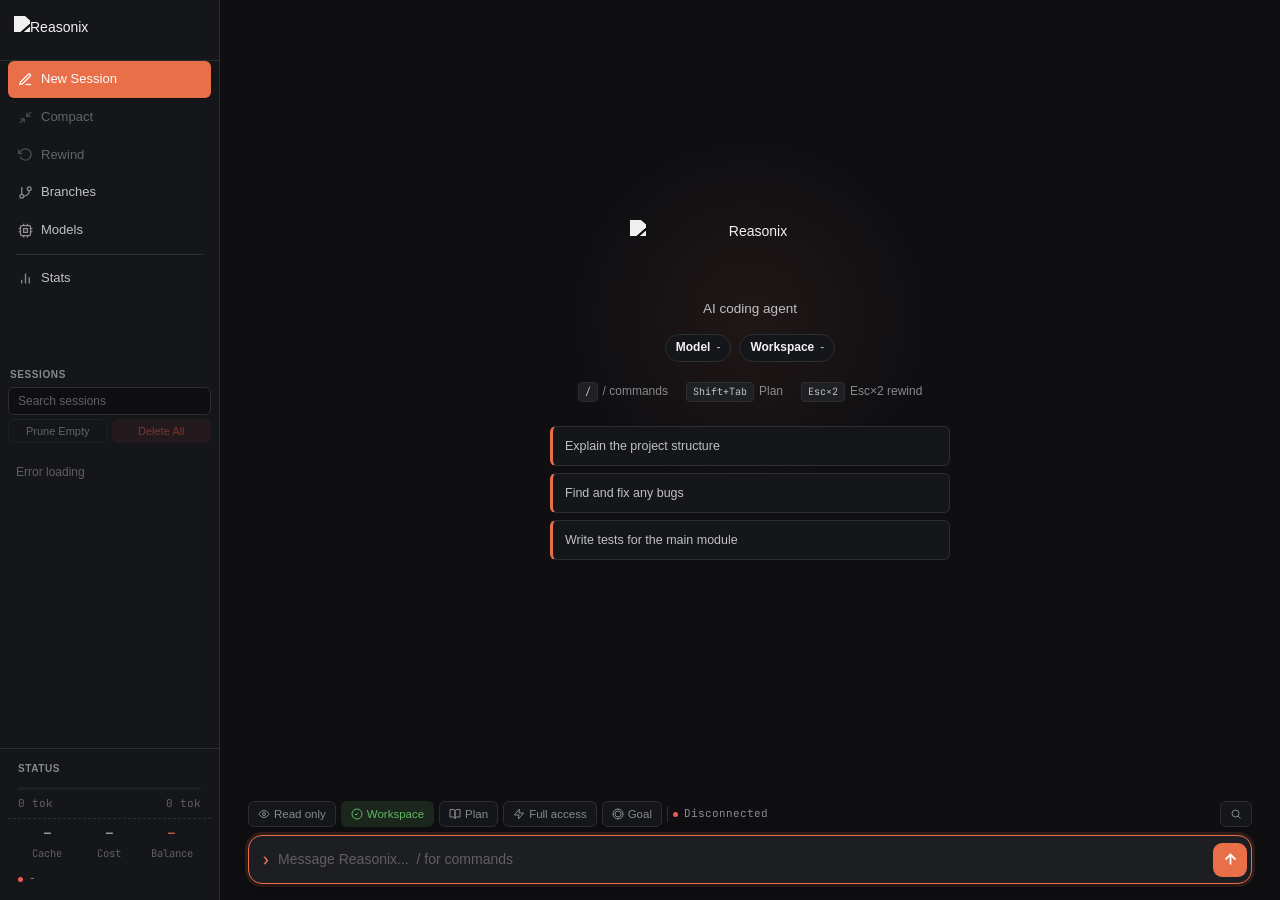
==== internal/serve/index.html @ 9eb5238e "feat(serve): show a timestamp on each chat message Chat bubbles showed only their text. The sidebar " ====
<!doctype html>
<html lang="en">
<head>
<meta charset="utf-8" />
<meta name="viewport" content="width=device-width, initial-scale=1, interactive-widget=resizes-content" />
<title>Reasonix</title>
<link rel="preconnect" href="https://fonts.googleapis.com" />
<link rel="preconnect" href="https://fonts.gstatic.com" crossorigin />
<link href="https://fonts.googleapis.com/css2?family=JetBrains+Mono:wght@400;500&display=swap" rel="stylesheet" />
<style>
*,*::before,*::after{box-sizing:border-box;margin:0;padding:0}
:root{
  --bg:oklch(17% .005 280);--bg-2:oklch(20% .006 275);
  --panel:oklch(21.5% .007 275);--panel-2:oklch(24.5% .008 275);
  --card:oklch(23.5% .007 275);--card-hover:oklch(26.5% .008 275);
  --border:oklch(30% .008 275);--border-strong:oklch(38% .01 275);
  --fg:oklch(96% .004 280);--fg-2:oklch(81% .005 280);
  --muted:oklch(63% .006 280);--muted-2:oklch(49% .006 280);
  --accent:oklch(68% .16 38);--accent-soft:oklch(68% .16 38/.15);--accent-strong:oklch(72% .18 36);
  --success:oklch(70% .14 145);--success-soft:oklch(70% .14 145/.14);
  --warning:oklch(78% .14 85);--warning-soft:oklch(78% .14 85/.16);
  --danger:oklch(66% .18 25);--danger-soft:oklch(66% .18 25/.16);
  --violet:oklch(72% .14 295);--violet-soft:oklch(72% .14 295/.16);
  --bubble-user:oklch(68% .16 38/.13);--bubble-user-border:oklch(68% .16 38/.28);
  --code-bg:oklch(13.5% .006 275);
  --shadow-sm:0 1px 0 oklch(0% 0 0/.35);
  --shadow-md:0 8px 24px -8px oklch(0% 0 0/.5);
  --shadow-lg:0 24px 60px -16px oklch(0% 0 0/.65);
  --radius:8px;--radius-lg:12px;
  --sans:'Microsoft YaHei','微软雅黑','PingFang SC','Noto Sans SC',-apple-system,BlinkMacSystemFont,'Segoe UI',Roboto,sans-serif;
  --heading:var(--sans);
  --mono:'JetBrains Mono',ui-monospace,SFMono-Regular,Menlo,Consolas,monospace;
  color-scheme:dark;
}
html,body{height:100%;overflow:hidden}
body{font:14px/1.6 var(--sans);color:var(--fg);background:var(--bg);-webkit-font-smoothing:antialiased}
::-webkit-scrollbar{width:6px;height:6px}
::-webkit-scrollbar-thumb{background:var(--border);border-radius:99px}
::-webkit-scrollbar-track{background:transparent}
:focus-visible{outline:2px solid var(--accent);outline-offset:2px}
button{cursor:pointer;font:inherit;border:none;background:none;color:inherit}
input,textarea{font:inherit;color:inherit}

.app{display:grid;grid-template-columns:220px 1fr;grid-template-rows:1fr auto;height:100vh;height:100dvh}
.sidebar{grid-row:1/3;background:var(--bg-2);border-right:1px solid var(--border);display:flex;flex-direction:column;overflow:hidden}
.transcript{overflow-y:auto;padding:24px 28px}
.footer{border-top:1px solid var(--border);background:var(--bg);padding:12px 28px 16px;display:flex;flex-direction:column;gap:8px;position:relative}
.footer::before{content:'';position:absolute;inset:-20px 0 auto 0;height:20px;background:linear-gradient(to top,var(--bg),transparent);pointer-events:none}
.jump-latest{position:absolute;bottom:calc(100% + 14px);right:22px;width:34px;height:34px;border-radius:50%;display:inline-flex;align-items:center;justify-content:center;background:var(--panel);border:1px solid var(--border-strong);color:var(--fg-2);box-shadow:var(--shadow-md);z-index:20;opacity:0;visibility:hidden;pointer-events:none;transform:translateY(8px);transition:opacity .18s ease,transform .18s ease,visibility .18s ease,background .15s ease,color .15s ease}
.jump-latest svg{width:16px;height:16px}
.jump-latest:hover{background:var(--card-hover);color:var(--fg)}
.jump-latest--show{opacity:1;visibility:visible;pointer-events:auto;transform:translateY(0)}

.sidebar__brand{display:flex;align-items:center;gap:9px;padding:16px 14px 12px;border-bottom:1px solid var(--border)}
.sidebar__logo{width:26px;height:26px;border-radius:7px;background:linear-gradient(135deg,var(--accent),var(--violet));display:flex;align-items:center;justify-content:center;font-family:var(--heading);font-weight:700;font-size:13px;color:oklch(99% 0 0)}
.sidebar__name{font-family:var(--heading);font-size:14px;font-weight:600}
.brand-wordmark{display:block;object-fit:contain;filter:brightness(0) invert(1);opacity:.94}
.brand-wordmark--sidebar{width:136px;height:32px;object-position:left center}
.brand-wordmark--welcome{width:240px;height:56px}
.sidebar__nav{flex:1;padding:8px;display:flex;flex-direction:column;gap:1px;overflow-y:auto}
.sidebar__item{display:flex;align-items:center;gap:8px;padding:8px 10px;border-radius:6px;color:var(--fg-2);font-size:13px;transition:background .18s ease,color .18s ease;cursor:pointer}
.sidebar__item:hover{background:var(--panel);color:var(--fg)}
.sidebar__item--active{background:var(--accent-soft);color:var(--accent)}
.sidebar__item--accent{background:var(--accent);color:oklch(99% 0 0);font-weight:500;box-shadow:var(--shadow-sm)}
.sidebar__item--accent:hover{background:var(--accent-strong);color:oklch(99% 0 0)}
.sidebar__item--disabled{opacity:.45;cursor:not-allowed}
.sidebar__item--disabled:hover{background:transparent;color:var(--fg-2)}
.sidebar__item svg{width:15px;height:15px;flex-shrink:0;opacity:.7}
.sidebar__item--active svg,.sidebar__item--accent svg{opacity:1}
.sidebar__section{padding:8px;border-top:1px solid var(--border)}
.sidebar__sep{height:1px;background:var(--border);margin:4px 8px}
.sidebar__label{font-size:10px;text-transform:uppercase;letter-spacing:.06em;color:var(--muted);font-weight:600;padding:4px 10px}
.sidebar__label-row{display:flex;align-items:center;justify-content:space-between;padding:8px 10px 4px}
.sidebar__ctx{padding:6px 10px;display:flex;flex-direction:column;gap:5px}
.ctx-bar{height:3px;border-radius:99px;background:var(--panel-2);overflow:hidden}
.ctx-bar__fill{height:100%;border-radius:99px;background:var(--accent);transition:width .3s ease}
.ctx-label{display:flex;justify-content:space-between;font-family:var(--mono);font-size:11px;color:var(--muted-2)}

/* status metrics */
.status-metrics{display:flex;gap:0;padding:5px 8px;border-top:1px dashed var(--border);font-family:var(--mono);font-size:10.5px;color:var(--muted-2)}
.status-metrics .sm-item{flex:1;display:flex;flex-direction:column;align-items:center;gap:2px}
.status-metrics .sm-val{color:var(--fg-2);font-weight:500;font-size:11.5px}
.status-metrics .sm-val.acc{color:var(--accent)}

.msg{max-width:760px;margin:0 auto 18px;animation:msg-in .25s ease}
@keyframes msg-in{from{opacity:0;transform:translateY(5px)}to{opacity:1;transform:none}}
.msg--user{display:flex;flex-direction:column;align-items:flex-end}
.msg__caret{display:none}
.msg__text{white-space:pre-wrap;word-break:break-word;font-weight:500;line-height:1.65}
.msg--user .msg__text{max-width:85%;background:var(--bubble-user);border:1px solid var(--bubble-user-border);border-radius:var(--radius-lg) var(--radius-lg) 4px var(--radius-lg);padding:10px 14px}
.msg__time{font-family:var(--mono);font-size:10px;color:var(--muted-2);flex-shrink:0;letter-spacing:.02em}
.msg--user .msg__time{margin:4px 4px 0 0}
.msg--assistant{color:var(--fg);line-height:1.7;background:var(--panel);border:1px solid var(--border);border-radius:var(--radius-lg);padding:12px 16px 14px;box-shadow:var(--shadow-sm)}
.msg--assistant .msg__text{font-weight:400}
.msg__head{display:flex;align-items:center;gap:6px;font-family:var(--mono);font-size:10px;font-weight:600;letter-spacing:.1em;text-transform:uppercase;color:var(--muted);margin-bottom:8px}
.msg-copy{display:inline-flex;align-items:center;justify-content:center;width:20px;height:20px;margin-left:auto;border:none;background:none;color:var(--muted-2);cursor:pointer;border-radius:5px;opacity:0;transition:opacity .15s ease,background .15s ease,color .15s ease;flex-shrink:0}
.msg__head:hover .msg-copy,.msg-copy:focus-visible{opacity:1}
.msg-copy:hover{background:var(--card-hover);color:var(--fg)}
.msg-copy--done{color:var(--success);opacity:1}
.msg-copy svg{width:12px;height:12px}
.msg__dot{width:7px;height:7px;border-radius:50%;background:linear-gradient(135deg,var(--accent),var(--violet));flex-shrink:0}
.msg--system{max-width:760px;font-size:13px;color:var(--fg-2);border-left:2px solid var(--border);padding:4px 12px;margin:8px auto}
.msg--error{max-width:760px;font-size:13px;color:var(--danger);border-left:2px solid var(--danger);padding:6px 12px;margin:8px auto;background:var(--danger-soft);border-radius:0 var(--radius) var(--radius) 0}
.reasoning{margin-bottom:6px}
.reasoning__toggle{display:inline-flex;align-items:center;gap:4px;background:none;border:none;color:var(--muted);font-size:12px;cursor:pointer;padding:2px 0;transition:color .18s ease}
.reasoning__toggle:hover{color:var(--fg-2)}
.reasoning__chevron{transition:transform .15s;display:inline-block}
.reasoning__chevron--open{transform:rotate(90deg)}
.reasoning__body{margin-top:5px;padding:8px 12px;border-left:2px solid var(--violet);color:var(--fg-2);font-size:13px;white-space:pre-wrap;line-height:1.6;background:var(--bg-2);border-radius:0 var(--radius) var(--radius) 0;max-height:280px;overflow-y:auto}
.cursor{display:inline-block;width:2px;height:1.1em;background:var(--accent);vertical-align:text-bottom;margin-left:2px;animation:blink 1s steps(2,start) infinite}
@keyframes blink{to{visibility:hidden}}

/* card (v1 pattern) */
.card{max-width:760px;background:var(--card);border-radius:var(--radius-lg);overflow:hidden;font-size:14px;box-shadow:var(--shadow-sm);margin:8px auto;transition:border-color .18s ease}
.card-head{display:grid;grid-template-columns:auto minmax(0,1fr) auto auto;align-items:center;gap:8px;padding:7px 12px;font-size:13px;color:var(--fg-2);cursor:pointer;user-select:none;background:var(--card);transition:background .18s ease}
.card-head:hover{background:var(--card-hover)}
.card-head .ico{width:18px;height:18px;border-radius:5px;display:inline-flex;align-items:center;justify-content:center;background:var(--panel-2);color:var(--fg-2);flex-shrink:0;font-size:10px}
.card-main{display:grid;gap:2px;min-width:0}
.card-title{display:flex;align-items:center;gap:7px;min-width:0}
/* The tool name identifies the call; the argument summary is what may shrink. */
.card-head .name{color:var(--fg);font-weight:500;font-size:12.5px;overflow:hidden;text-overflow:ellipsis;white-space:nowrap;flex:0 1 auto;max-width:55%}
.card-head .subject{font-family:var(--mono);font-size:11.5px;color:var(--muted);overflow:hidden;text-overflow:ellipsis;white-space:nowrap;flex:1 1 0;min-width:0}
.card-meta{display:flex;align-items:center;gap:8px;min-width:0;font-family:var(--mono);font-size:10.5px;color:var(--muted-2)}
.card-badge{display:inline-flex;align-items:center;height:20px;padding:0 7px;border-radius:999px;border:1px solid var(--border);font-size:10.5px;color:var(--muted);white-space:nowrap}
.card-actions{display:flex;align-items:center;gap:4px}
.card-action{display:inline-flex;align-items:center;justify-content:center;width:24px;height:24px;border:1px solid var(--border);border-radius:6px;background:var(--bg-2);color:var(--muted);transition:background .15s ease,color .15s ease,border-color .15s ease}
.card-action:hover{background:var(--panel);color:var(--fg);border-color:var(--border-strong)}
.card-head .chev{color:var(--muted-2);transition:transform .15s;display:inline-flex}
.card[data-open="false"] .card-head .chev{transform:rotate(-90deg)}
.card-body{border-top:1px solid var(--border);background:var(--bg-2);padding:8px 12px;font-family:var(--mono);font-size:12px;color:var(--fg-2);white-space:pre-wrap;word-break:break-word;max-height:240px;overflow-y:auto;line-height:1.55}
.card-body:empty{display:none}
.card[data-tone="success"] .card-head .ico{background:var(--success-soft);color:var(--success)}
.card[data-tone="danger"] .card-head .ico{background:var(--danger-soft);color:var(--danger)}
.card[data-tone="accent"] .card-head .ico{background:var(--accent-soft);color:var(--accent)}
.card[data-tone="success"] .card-badge{background:var(--success-soft);border-color:transparent;color:var(--success)}
.card[data-tone="danger"] .card-badge{background:var(--danger-soft);border-color:transparent;color:var(--danger)}
.card[data-tone="accent"] .card-badge{background:var(--accent-soft);border-color:transparent;color:var(--accent)}
.card .err-body{padding:6px 12px;color:var(--danger);background:var(--danger-soft);font-family:var(--mono);font-size:12px;white-space:pre-wrap;border-top:1px solid var(--border)}
.card[data-open="false"] .card-body,.card[data-open="false"] .card-nest{display:none}
.card-nest{border-top:1px solid var(--border);background:var(--bg-2);padding:4px 10px 8px}
.card-nest__label{font-family:var(--mono);font-size:10.5px;color:var(--muted-2);padding:4px 2px 2px}
.card-nest .card{margin:6px 0 0;border-left:2px solid var(--border-strong);border-radius:0 var(--radius-lg) var(--radius-lg) 0;box-shadow:none}
.card-nest .card-head{padding:5px 10px}
.card--subagent-orphan{border-left:2px solid var(--border-strong)}
.spin{animation:spin .9s linear infinite}
@keyframes spin{to{transform:rotate(360deg)}}

/* metric strip (v1) */
.metric-strip{display:flex;gap:0;padding:5px 0;border-top:1px dashed var(--border);border-bottom:1px dashed var(--border);margin:8px auto;max-width:760px;font-family:var(--mono);font-size:11px;color:var(--muted)}
.metric-strip .item{padding:0 10px;display:flex;align-items:center;gap:5px;border-right:1px solid var(--border)}
.metric-strip .item:last-child{border-right:none}
.metric-strip .v{color:var(--fg)}
.metric-strip .v.acc{color:var(--accent)}
.metric-strip .v.ok{color:var(--success)}

.notice{max-width:760px;margin:5px auto;font-size:13px;color:var(--fg-2);padding:5px 12px;border-left:2px solid var(--border);border-radius:0 var(--radius) var(--radius) 0;white-space:pre-wrap}
.notice--warn{color:var(--warning);border-left-color:var(--warning);background:var(--warning-soft)}
.readiness-card{max-width:760px;margin:8px auto;padding:12px 14px;border:1px solid var(--accent);border-radius:var(--radius-lg);background:var(--panel);color:var(--fg-2)}
.readiness-card__title{font-weight:650;color:var(--fg);margin-bottom:5px}
.readiness-card__detail{font-size:12px;color:var(--muted);margin-top:5px}
.readiness-card__action{margin-top:9px;padding:6px 11px;border:1px solid var(--accent);border-radius:var(--radius);background:var(--accent-soft);color:var(--accent);cursor:pointer}
.readiness-card__action:disabled{opacity:.55;cursor:not-allowed}
.phase{max-width:760px;margin:10px auto;text-align:center;font-size:11px;letter-spacing:.06em;text-transform:uppercase;color:var(--muted-2);font-family:var(--mono)}
.compaction{max-width:760px;margin:8px auto;border:1px dashed var(--border);border-radius:var(--radius);padding:8px 12px;font-size:13px;color:var(--fg-2);background:var(--bg-2)}
.compaction__head{display:flex;align-items:center;gap:7px;cursor:pointer}
.compaction__title{font-weight:600;color:var(--fg)}
.compaction__body{margin-top:6px;padding-top:6px;border-top:1px solid var(--border);white-space:pre-wrap;font-family:var(--mono);font-size:11.5px;line-height:1.5;max-height:180px;overflow-y:auto;color:var(--fg-2);display:none}
.compaction__body--open{display:block}

/* approval */
.approval{max-width:760px;background:var(--panel);border:1px solid var(--accent);border-radius:var(--radius-lg);padding:12px 14px;margin:8px auto;box-shadow:var(--shadow-md);animation:msg-in .2s ease}
.approval:focus{outline:none}
.approval__header{display:flex;align-items:center;gap:7px;margin-bottom:8px}
.approval__icon{color:var(--warning);width:16px;height:16px}
.approval__title{font-weight:600;font-size:13px}
.approval__subject{font-family:var(--mono);font-size:11.5px;color:var(--fg-2);padding:7px 10px;background:var(--bg-2);border:1px solid var(--border);border-radius:6px;margin-bottom:10px;white-space:pre-wrap;word-break:break-word;max-height:100px;overflow-y:auto}
.approval__actions{display:flex;gap:6px;flex-wrap:wrap}
.approval__btn{display:inline-flex;align-items:center;gap:5px;padding:6px 12px;border-radius:6px;font-size:12px;font-weight:500;transition:all .18s ease;border:1px solid var(--border)}
.approval__btn--allow{background:var(--accent-soft);color:var(--accent);border-color:var(--accent)}
.approval__btn--allow:hover{background:oklch(68% .16 38/.25)}
.approval__btn--deny{background:var(--bg-2);color:var(--fg-2)}
.approval__btn--deny:hover{background:var(--panel);color:var(--fg)}
.approval__key{display:inline-flex;align-items:center;justify-content:center;width:18px;height:18px;border:1px solid var(--border);border-radius:4px;font-family:var(--mono);font-size:9px;font-weight:700;color:var(--muted);background:var(--bg)}

/* ask card */
.ask{max-width:760px;background:var(--panel);border:1px solid var(--border-strong);border-radius:var(--radius-lg);padding:14px;margin:8px auto;box-shadow:var(--shadow-md);animation:msg-in .2s ease}
.ask__prompt{font-weight:600;margin-bottom:10px;font-size:13px;line-height:1.5}
.ask__options{display:flex;flex-direction:column;gap:5px}
.ask__opt{display:flex;align-items:flex-start;gap:8px;width:100%;text-align:left;padding:8px 10px;background:var(--bg-2);border:1px solid var(--border);border-radius:6px;color:var(--fg);cursor:pointer;transition:all .18s ease}
.ask__opt:hover{border-color:var(--border-strong);background:var(--panel)}
.ask__opt--selected{border-color:var(--accent);background:var(--accent-soft)}
.ask__opt-label{font-size:12.5px;font-weight:500}
.ask__opt-desc{font-size:11.5px;color:var(--fg-2);margin-top:1px}
.ask__custom{width:100%;margin-top:4px;padding:8px 10px;background:var(--bg-2);border:1px solid var(--border);border-radius:6px;color:var(--fg);font-size:12.5px;font-family:inherit;box-sizing:border-box}
.ask__custom:focus{outline:none;border-color:var(--accent)}
.ask__submit{margin-top:8px;width:100%;padding:7px;background:var(--accent);color:oklch(99% 0 0);border-radius:6px;font-weight:600;font-size:12px;transition:background .18s ease}
.ask__submit:hover{background:var(--accent-strong)}
.ask__submit:disabled{background:var(--panel-2);color:var(--muted)}

/* rewind picker */
.rewind-overlay{position:fixed;inset:0;background:oklch(0% 0 0/.55);display:flex;align-items:center;justify-content:center;z-index:100;animation:msg-in .15s ease}
.rewind-picker{background:var(--panel);border:1px solid var(--border-strong);border-radius:var(--radius-lg);width:min(480px,90vw);max-height:70vh;display:flex;flex-direction:column;box-shadow:var(--shadow-lg);overflow:hidden}
.rewind-picker__head{padding:12px 14px;border-bottom:1px solid var(--border);font-family:var(--heading);font-weight:600;font-size:14px;display:flex;align-items:center;gap:8px}
.rewind-picker__list{flex:1;overflow-y:auto;padding:6px}
.rewind-picker__item{display:flex;align-items:center;gap:8px;padding:8px 10px;border-radius:6px;cursor:pointer;font-size:13px;color:var(--fg-2);transition:background .15s ease}
.rewind-picker__item:hover,.rewind-picker__item--active{background:var(--card-hover);color:var(--fg)}
.rewind-picker__item--active{background:var(--accent-soft);color:var(--accent)}
.rewind-picker__turn{font-family:var(--mono);font-size:11px;color:var(--muted);flex-shrink:0;min-width:24px}
.rewind-picker__prompt{flex:1;overflow:hidden;text-overflow:ellipsis;white-space:nowrap}
.rewind-picker__files{font-family:var(--mono);font-size:11px;color:var(--muted-2);flex-shrink:0}
.rewind-picker__scopes{padding:8px;border-top:1px solid var(--border);display:flex;flex-direction:column;gap:3px}
.rewind-picker__scope{display:flex;align-items:center;gap:8px;padding:7px 10px;border-radius:6px;cursor:pointer;font-size:12.5px;color:var(--fg-2);transition:background .15s ease}
.rewind-picker__scope:hover,.rewind-picker__scope--active{background:var(--card-hover);color:var(--fg)}
.rewind-picker__scope--active{background:var(--accent-soft);color:var(--accent)}
.rewind-picker__scope-key{font-family:var(--mono);font-size:10px;color:var(--muted);background:var(--panel-2);border:1px solid var(--border);border-radius:3px;padding:1px 5px;flex-shrink:0}
.rewind-picker__foot{padding:8px 14px;border-top:1px solid var(--border);display:flex;justify-content:space-between;font-size:11px;color:var(--muted-2)}

/* slash menu */
.slash-menu{position:absolute;bottom:calc(100% + 6px);left:0;right:0;max-height:min(360px,56vh);overflow:hidden;background:var(--panel);border:1px solid var(--border-strong);border-radius:var(--radius-lg);box-shadow:var(--shadow-lg);z-index:50;display:flex;flex-direction:column}
.slash-menu__head{display:flex;align-items:center;justify-content:space-between;gap:8px;padding:8px 10px;border-bottom:1px solid var(--border);font-size:11.5px;color:var(--muted)}
.slash-menu__query{font-family:var(--mono);color:var(--fg-2);overflow:hidden;text-overflow:ellipsis;white-space:nowrap}
.slash-menu__list{overflow-y:auto;padding:4px;min-height:0}
.slash-menu__group{padding:8px 8px 3px;font-size:10px;text-transform:uppercase;letter-spacing:.06em;color:var(--muted-2);font-weight:700}
.slash-menu__item{display:grid;grid-template-columns:minmax(92px,auto) minmax(0,1fr) auto minmax(90px,auto);align-items:center;gap:8px;width:100%;padding:7px 9px;background:none;border:none;border-radius:6px;color:inherit;font:inherit;text-align:left;cursor:pointer;transition:background .12s ease}
.slash-menu__item:hover,.slash-menu__item--active{background:var(--accent-soft)}
.slash-menu__name{font-family:var(--mono);font-size:12.5px;color:var(--accent);flex-shrink:0;font-weight:500}
.slash-menu__desc{font-size:12px;color:var(--muted);overflow:hidden;text-overflow:ellipsis;white-space:nowrap;min-width:0}
.slash-menu__sig{font-family:var(--mono);font-size:10.5px;color:var(--muted-2);overflow:hidden;text-overflow:ellipsis;white-space:nowrap;min-width:0}
.slash-menu__pill{display:inline-flex;align-items:center;height:18px;padding:0 6px;border-radius:999px;background:var(--bg-2);border:1px solid var(--border);font-size:10px;color:var(--muted);white-space:nowrap}
.slash-menu__pill--danger{background:var(--danger-soft);border-color:transparent;color:var(--danger)}
.slash-menu__foot{display:flex;align-items:center;justify-content:space-between;gap:8px;padding:6px 10px;border-top:1px solid var(--border);font-size:10.5px;color:var(--muted-2)}

/* composer */
.composer{display:flex;gap:7px;align-items:center;background:var(--card);border:1px solid var(--border-strong);border-radius:14px;padding:4px 4px 4px 12px;box-shadow:var(--shadow-md);transition:border-color .18s ease,box-shadow .18s ease;overflow:hidden}
.composer:focus-within{border-color:var(--accent);box-shadow:var(--shadow-md),0 0 0 3px var(--accent-soft)}
.composer__caret{color:var(--accent);font-family:var(--mono);font-weight:600;font-size:16px;flex-shrink:0}
.composer__input{flex:1;border:none;background:none;color:var(--fg);font-size:14px;line-height:1.5;padding:9px 0;outline:none;resize:none;min-height:22px;max-height:140px;field-sizing:content}
.composer__input::placeholder{color:var(--muted-2)}
.composer__btn{display:flex;align-items:center;justify-content:center;width:34px;height:34px;border-radius:9px;flex-shrink:0;transition:background .18s ease,transform .15s ease}
.composer__btn--send{background:var(--accent);color:oklch(99% 0 0)}
.composer__btn--send:hover{transform:scale(1.05)}
.composer__btn--send:disabled{background:var(--panel-2);color:var(--muted);cursor:default;transform:none}
.composer__btn--stop{background:var(--panel-2);color:var(--danger)}
.composer__btn--stop:hover{background:var(--danger-soft)}
/* goal chip */
.goal-chip{display:inline-flex;align-items:center;gap:5px;padding:3px 10px;border-radius:99px;background:var(--accent-soft);border:1px solid var(--accent);font-size:12px;color:var(--accent);font-weight:500;cursor:pointer;transition:all .18s ease;max-width:320px;overflow:hidden}
.goal-chip:hover{background:oklch(68% .16 38/.25)}
.goal-chip__icon{flex-shrink:0;width:12px;height:12px}
.goal-chip__text{overflow:hidden;text-overflow:ellipsis;white-space:nowrap}
.goal-chip__close{flex-shrink:0;margin-left:2px;opacity:.6;font-size:14px;line-height:1}
.goal-chip__close:hover{opacity:1}
/* todo panel */
.todos{max-width:760px;margin:0 auto 8px;border:1px solid var(--border);border-radius:var(--radius-lg);background:var(--panel);overflow:hidden;animation:msg-in .2s ease;display:none}
.todos--visible{display:block}
.todos__head{display:flex;align-items:center;gap:8px;padding:8px 12px;cursor:pointer;user-select:none;font-size:13px;color:var(--fg-2);transition:background .15s ease}
.todos__head:hover{background:var(--card-hover)}
.todos__title{font-weight:600;color:var(--fg);font-size:12.5px}
.todos__badge{font-family:var(--mono);font-size:11px;color:var(--accent);background:var(--accent-soft);padding:1px 7px;border-radius:99px}
.todos__summary{flex:1;font-size:11px;color:var(--muted);overflow:hidden;text-overflow:ellipsis;white-space:nowrap;min-width:0}
.todos__chev{color:var(--muted-2);transition:transform .15s;display:inline-flex}
.todos--collapsed .todos__chev{transform:rotate(-90deg)}
.todos--collapsed .todos__list{display:none}
.todos__list{list-style:none;margin:0;padding:0 12px 8px;display:grid;gap:5px;max-height:220px;overflow-y:auto;border-top:1px solid var(--border);padding-top:8px}
.todos__item{display:grid;grid-template-columns:auto 1fr;align-items:flex-start;gap:8px;font-size:12.5px;line-height:1.5;padding:3px 0}
.todos__item--sub{padding-left:16px}
.todos__status{display:inline-flex;align-items:center;justify-content:center;padding:1px 7px;border:1px solid var(--border);border-radius:99px;background:var(--bg-2);color:var(--muted);font-size:10.5px;line-height:1.35;white-space:nowrap;min-width:0}
.todos__status--completed{border-color:var(--success-soft);color:var(--success);background:var(--success-soft)}
.todos__status--in_progress{border-color:var(--accent-soft);color:var(--accent);background:var(--accent-soft)}
.todos__text{min-width:0;color:var(--fg-2)}
.todos__item--completed .todos__text{color:var(--muted-2);text-decoration:line-through}
.todos__item--in_progress .todos__text{color:var(--fg);font-weight:500}
.todos__dismiss{flex-shrink:0;padding:2px 6px;color:var(--muted-2);font-size:14px;line-height:1;cursor:pointer;border-radius:4px}
.todos__dismiss:hover{color:var(--danger);background:var(--danger-soft)}
.composer__btn svg{width:17px;height:17px}

/* toolbar */
.toolbar{display:flex;align-items:center;gap:5px;flex-wrap:wrap}
.toolbar__btn{display:inline-flex;align-items:center;gap:4px;height:26px;padding:0 9px;border:1px solid var(--border);border-radius:6px;background:var(--bg-2);color:var(--muted);font-size:11.5px;transition:all .18s ease}
.toolbar__btn:hover{background:var(--panel);color:var(--fg);border-color:var(--border-strong)}
.toolbar__btn--active{background:var(--accent-soft);color:var(--accent);border-color:transparent}
.toolbar__btn--ok{background:var(--success-soft);color:var(--success);border-color:transparent}
.toolbar__btn--danger{background:var(--danger-soft);color:var(--danger);border-color:transparent}
.toolbar__btn--goal{background:var(--violet-soft);color:var(--violet);border-color:transparent}
.toolbar__btn--goal-active{background:var(--accent-soft);color:var(--accent);border-color:var(--accent)}
.toolbar__sep{width:1px;height:16px;background:var(--border)}
.toolbar__spacer{flex:1}
.status{font-family:var(--mono);font-size:11px;color:var(--muted);display:flex;align-items:center;gap:6px}
.status__dot{width:5px;height:5px;border-radius:50%;background:var(--muted-2);flex-shrink:0}
.status__dot--busy{background:var(--accent);animation:pulse 1.2s ease-in-out infinite}
@keyframes pulse{50%{opacity:.35}}

/* welcome */
.welcome{height:100%;display:flex;flex-direction:column;align-items:center;justify-content:center;text-align:center;position:relative}
.welcome::before{content:'';position:absolute;top:40%;left:50%;transform:translate(-50%,-50%);width:360px;height:360px;background:radial-gradient(circle,oklch(68% .16 38/.08) 0%,transparent 70%);pointer-events:none}
.welcome__brand{display:inline-flex;align-items:center;justify-content:center;margin-bottom:16px;position:relative}
.welcome__logo{width:52px;height:52px;border-radius:13px;background:linear-gradient(135deg,var(--accent),var(--violet));display:flex;align-items:center;justify-content:center;font-family:var(--heading);font-weight:700;font-size:20px;color:oklch(99% 0 0);margin-bottom:16px;box-shadow:0 4px 18px oklch(68% .16 38/.2);position:relative}
.welcome__title{font-family:var(--heading);font-size:24px;font-weight:700;letter-spacing:-.03em;position:relative}
.welcome__tag{margin-top:6px;font-size:13.5px;color:var(--fg-2);position:relative}
.welcome__meta{display:flex;gap:8px;flex-wrap:wrap;justify-content:center;margin-top:14px;max-width:680px;position:relative}
.welcome__pill{display:inline-flex;align-items:center;gap:6px;max-width:320px;height:28px;padding:0 10px;border:1px solid var(--border);border-radius:999px;background:var(--bg-2);color:var(--fg-2);font-size:12px}
.welcome__pill strong{font-weight:600;color:var(--fg)}
.welcome__pill span{overflow:hidden;text-overflow:ellipsis;white-space:nowrap}
.welcome__hints{display:flex;gap:18px;margin-top:20px;font-size:12px;color:var(--muted);position:relative}
.welcome__hints span{display:inline-flex;align-items:center;gap:5px}
.welcome__hints kbd{font-family:var(--mono);font-size:10px;background:var(--panel-2);border:1px solid var(--border);border-radius:4px;padding:1px 6px;color:var(--fg-2)}
.welcome__examples{display:flex;flex-direction:column;gap:7px;margin-top:24px;width:100%;max-width:400px;position:relative}
.welcome__ex{text-align:left;background:var(--bg-2);border:1px solid var(--border);border-left:3px solid var(--accent);padding:9px 12px;border-radius:6px;color:var(--fg-2);font-size:12.5px;cursor:pointer;transition:all .18s ease}
.welcome__ex:hover{color:var(--fg);border-color:var(--accent);background:var(--panel);transform:translateY(-1px)}

.loading{display:flex;flex-direction:column;align-items:center;justify-content:center;height:100%;gap:12px}
.spinner{width:22px;height:22px;border:2.5px solid var(--border);border-top-color:var(--accent);border-radius:50%;animation:spin .8s linear infinite}
.loading__text{font-size:12.5px;color:var(--muted)}

/* session list */
.session-list{flex:1;overflow-y:auto;padding:4px 6px;display:flex;flex-direction:column;gap:1px}
.session-search{padding:0 8px 4px}
.session-search__input{width:100%;height:28px;border:1px solid var(--border);border-radius:6px;background:var(--bg);color:var(--fg);padding:0 9px;font-size:12px;outline:none}
.session-search__input::placeholder{color:var(--muted-2)}
.session-search__input:focus{border-color:var(--accent);box-shadow:0 0 0 2px var(--accent-soft)}
.session-actions{display:flex;gap:4px;padding:0 8px 6px}
.session-action{flex:1;height:24px;border:1px solid var(--border);border-radius:6px;background:var(--bg-2);color:var(--fg-2);font-size:11px;cursor:pointer;white-space:nowrap;overflow:hidden;text-overflow:ellipsis}
.session-action:hover:not(:disabled){border-color:var(--border-strong);color:var(--fg)}
.session-action:disabled{opacity:.45;cursor:default}
.session-action--danger{background:var(--danger-soft);border-color:transparent;color:var(--danger)}
.prune-confirm-input{padding:8px 0 2px}
.prune-confirm-field{width:100%;height:30px;border:1px solid var(--border);border-radius:6px;background:var(--bg);color:var(--fg);padding:0 10px;font-size:12px;outline:none}
.prune-confirm-field:focus{border-color:var(--danger)}
.session-item{display:flex;align-items:center;gap:7px;padding:7px 8px;border-radius:6px;cursor:pointer;font-size:12px;color:var(--fg-2);transition:background .15s ease,color .15s ease;overflow:hidden}
.session-item:hover{background:var(--panel);color:var(--fg)}
.session-item--active{background:var(--accent-soft);color:var(--accent)}
.session-item__icon{flex-shrink:0;opacity:.5}
.session-item__body{flex:1;min-width:0;display:flex;flex-direction:column;gap:1px}
.session-item__title{overflow:hidden;text-overflow:ellipsis;white-space:nowrap;font-weight:500;font-size:12.5px;line-height:1.3}
.session-item__meta{font-family:var(--mono);font-size:10px;color:var(--muted-2);overflow:hidden;text-overflow:ellipsis;white-space:nowrap}
.session-item__path{font-family:var(--mono);font-size:10px;color:var(--muted-2);overflow:hidden;text-overflow:ellipsis;white-space:nowrap}
.session-del{flex-shrink:0;padding:2px 6px;color:var(--muted-2);font-size:14px;line-height:1;display:none}
.session-item:hover .session-del,.session-del:focus-visible{display:inline-flex}
.session-del:hover{color:var(--danger)}
.session-rename{flex-shrink:0;display:none;align-items:center;justify-content:center;width:20px;height:20px;padding:0;border:none;background:none;color:var(--muted-2);cursor:pointer;border-radius:5px;transition:background .15s ease,color .15s ease}
.session-item:hover .session-rename,.session-rename:focus-visible{display:inline-flex}
.session-rename:hover{background:var(--card-hover);color:var(--fg)}
.session-rename svg{width:12px;height:12px}
.rename-input{width:100%;background:var(--bg-2);border:1px solid var(--border-strong);border-radius:8px;color:var(--fg);font-size:13px;padding:8px 10px;outline:none;transition:border-color .18s ease,box-shadow .18s ease}
.rename-input:focus{border-color:var(--accent);box-shadow:0 0 0 3px var(--accent-soft)}
.dialog-btn--primary{background:var(--accent);border-color:transparent;color:oklch(99% 0 0)}

@media(max-width:768px){
  .app{grid-template-columns:1fr}
  .sidebar{position:fixed;inset:0 auto 0 0;width:260px;z-index:100;transform:translateX(-100%);transition:transform .25s ease;box-shadow:var(--shadow-lg)}
  .sidebar--open{transform:translateX(0)}
  .sidebar-overlay{position:fixed;inset:0;background:oklch(0% 0 0/.45);z-index:99;opacity:0;pointer-events:none;transition:opacity .25s ease}
  .sidebar-overlay--visible{opacity:1;pointer-events:auto}
  .menu-btn{display:flex;align-items:center;justify-content:center;position:fixed;top:8px;left:8px;z-index:98;width:34px;height:34px;border-radius:var(--radius);background:var(--panel);border:1px solid var(--border);color:var(--fg-2);transition:background .15s}
  .menu-btn:hover{background:var(--card-hover);color:var(--fg)}
  .menu-btn svg{width:16px;height:16px}
  .footer{padding:10px 16px 12px}
  .transcript{padding:16px}
  .slash-menu__item{grid-template-columns:minmax(78px,auto) 1fr auto}
  .slash-menu__sig{grid-column:2 / -1}
  .slash-menu__foot{display:none}
  .card-head{grid-template-columns:auto minmax(0,1fr) auto}
  .card-actions{grid-column:3}
  /* Narrow screens drop the badge, except when it carries the only signal that
     the command never ran — a red icon alone reads as "failed". */
  .card-badge{display:none}
  .card[data-state="blocked"] .card-head{grid-template-columns:auto minmax(0,1fr) auto auto}
  .card[data-state="blocked"] .card-badge{display:inline-flex}
  .card[data-state="blocked"] .card-actions{grid-column:4}
}
@media(min-width:769px){
  .menu-btn,.sidebar-overlay{display:none}
}

/* stats modal */
.modal-overlay{position:fixed;inset:0;background:oklch(0% 0 0/.55);display:flex;align-items:center;justify-content:center;z-index:200;animation:msg-in .15s ease}
/* toasts: transient UI feedback, kept out of the transcript on purpose */
.toasts{position:fixed;right:18px;bottom:18px;display:flex;flex-direction:column;gap:8px;z-index:300;pointer-events:none;max-width:min(360px,80vw)}
.toast{pointer-events:auto;background:var(--panel);border:1px solid var(--border-strong);border-left:3px solid var(--accent);border-radius:9px;padding:9px 13px;font-size:12.5px;line-height:1.45;color:var(--fg);box-shadow:var(--shadow-md);opacity:0;transform:translateY(6px);transition:opacity .18s ease,transform .18s ease}
.toast--show{opacity:1;transform:none}
.toast--warn{border-left-color:var(--warning)}
.modal{background:var(--panel);border:1px solid var(--border-strong);border-radius:var(--radius-lg);width:min(520px,90vw);max-height:80vh;overflow-y:auto;box-shadow:var(--shadow-lg)}
.modal__head{padding:14px 16px;border-bottom:1px solid var(--border);font-family:var(--heading);font-weight:600;font-size:15px;display:flex;align-items:center;gap:8px}
.modal__body{padding:14px 16px}
.modal__close{margin-left:auto;cursor:pointer;color:var(--muted-2);width:24px;height:24px;display:flex;align-items:center;justify-content:center;border-radius:6px;transition:background .15s}
.modal__close:hover{background:var(--card-hover);color:var(--fg)}
.stat-grid{display:grid;grid-template-columns:1fr 1fr;gap:10px}
.stat-card{background:var(--bg-2);border:1px solid var(--border);border-radius:var(--radius);padding:12px}
.stat-card__label{font-size:10px;text-transform:uppercase;letter-spacing:.06em;color:var(--muted);font-weight:600}
.stat-card__value{font-family:var(--mono);font-size:18px;font-weight:600;color:var(--fg);margin-top:4px}
.stat-card__value.acc{color:var(--accent)}
.stat-card__value.ok{color:var(--success)}
.stat-card--wide{grid-column:1/-1}
.sidebar__item--danger{color:var(--danger)}
.branch-tree{font-family:var(--mono);font-size:12px;line-height:1.6;color:var(--fg-2);white-space:pre-wrap;background:var(--bg-2);border:1px solid var(--border);border-radius:var(--radius);padding:10px;max-height:220px;overflow:auto}
.branch-list{display:grid;gap:6px;margin-top:10px}
.branch-item{display:grid;grid-template-columns:1fr auto;gap:8px;align-items:center;padding:8px 10px;border:1px solid var(--border);border-radius:var(--radius);background:var(--bg-2)}
.branch-item__title{font-weight:600;font-size:12.5px;color:var(--fg);overflow:hidden;text-overflow:ellipsis;white-space:nowrap}
.branch-item__meta{font-family:var(--mono);font-size:10.5px;color:var(--muted-2);margin-top:2px;overflow:hidden;text-overflow:ellipsis;white-space:nowrap}
.branch-item__btn{height:26px;padding:0 9px;border:1px solid var(--border);border-radius:6px;background:var(--panel);color:var(--fg-2);font-size:11.5px}
.branch-item__btn:hover{border-color:var(--border-strong);color:var(--fg)}
.empty-note{font-size:12.5px;color:var(--muted);padding:10px;border:1px dashed var(--border);border-radius:var(--radius);background:var(--bg-2)}
.model-list{display:grid;gap:6px}
.model-item{display:grid;grid-template-columns:1fr auto;gap:8px;align-items:center;padding:9px 10px;border:1px solid var(--border);border-radius:var(--radius);background:var(--bg-2)}
.model-item--active{border-color:var(--accent);background:var(--accent-soft)}
.model-item__title{font-family:var(--mono);font-size:12.5px;color:var(--fg);overflow:hidden;text-overflow:ellipsis;white-space:nowrap}
.model-item__meta{font-size:11px;color:var(--muted);margin-top:2px}
.model-item__status{display:inline-flex;align-items:center;height:22px;padding:0 8px;border-radius:999px;border:1px solid var(--border);color:var(--muted);font-size:11px;white-space:nowrap}
.model-item__status--active{border-color:transparent;background:var(--success-soft);color:var(--success)}
.dialog-actions{display:flex;justify-content:flex-end;gap:8px;margin-top:14px}
.dialog-btn{height:30px;padding:0 12px;border:1px solid var(--border);border-radius:6px;background:var(--bg-2);color:var(--fg-2);font-size:12px}
.dialog-btn:hover{border-color:var(--border-strong);color:var(--fg)}
.dialog-btn--danger{background:var(--danger-soft);border-color:transparent;color:var(--danger)}

/* ── markdown rendering (assistant messages) ── */
.msg__md{line-height:1.7;word-break:break-word;white-space:normal}
.msg__md>*:first-child{margin-top:0}
.msg__md>*:last-child{margin-bottom:0}
.msg__md h1,.msg__md h2,.msg__md h3{font-family:var(--heading);font-weight:600;line-height:1.3;margin:18px 0 8px}
.msg__md h1{font-size:1.42em;font-weight:700;margin-top:22px}
.msg__md h2{font-size:1.24em;margin-top:20px}
.msg__md h3{font-size:1.1em;margin-top:16px}
.msg__md p{margin:0 0 12px}
.msg__md ul,.msg__md ol{margin:0 0 12px;padding-left:22px}
.msg__md li{margin:5px 0}
.msg__md li::marker{color:var(--accent)}
.msg__md li>ul,.msg__md li>ol{margin:2px 0 0}
.msg__md blockquote{border-left:3px solid var(--accent);background:var(--bg-2);margin:12px 0;padding:6px 12px;color:var(--fg-2);border-radius:0 var(--radius) var(--radius) 0}
.msg__md hr{border:none;border-top:1px solid var(--border);margin:12px 0}
.msg__md a{color:var(--accent);text-decoration:none}
.msg__md a:hover{text-decoration:underline}
.msg__md code{background:var(--panel-2);padding:1px 5px;border-radius:4px;font-family:var(--mono);font-size:.9em}
.md-table-wrap{overflow-x:auto;margin:12px 0;border:1px solid var(--border);border-radius:var(--radius)}
.msg__md table{border-collapse:collapse;font-size:13px}
.msg__md th,.msg__md td{border:none;border-bottom:1px solid var(--border);border-right:1px solid var(--border);padding:6px 10px;text-align:left}
.msg__md tr>*:last-child{border-right:none}
.msg__md tbody tr:last-child>*{border-bottom:none}
.msg__md th{background:var(--bg-2);font-weight:600}
.msg__md tbody tr:hover{background:var(--card-hover)}
.msg__md img{max-width:100%;border-radius:var(--radius);display:block;margin:8px 0}
.msg__md pre{background:var(--code-bg);border:1px solid var(--border);border-radius:var(--radius);overflow:hidden;margin:12px 0}
.md-code-head{display:flex;align-items:center;justify-content:space-between;gap:8px;padding:4px 6px 4px 10px;font-family:var(--mono);font-size:10.5px;color:var(--muted-2);border-bottom:1px solid var(--border);background:var(--bg)}
.md-copy{display:inline-flex;align-items:center;gap:4px;height:20px;padding:0 7px;border:1px solid var(--border);border-radius:5px;background:var(--bg-2);color:var(--muted);font-size:10.5px;transition:background .15s ease,color .15s ease}
.md-copy:hover{background:var(--panel);color:var(--fg)}
.msg__md pre code{display:block;padding:10px 12px;overflow-x:auto;font-family:var(--mono);font-size:12px;line-height:1.55;white-space:pre;background:none;border:none}
.msg__md--plain{white-space:pre-wrap;font-family:var(--mono);font-size:12.5px}
.reasoning__body.msg__md{white-space:normal}
.tok-c{color:var(--muted)}
.tok-s{color:var(--success)}
.tok-k{color:var(--violet)}
.tok-n{color:var(--warning)}

/* ── in-session search ── */
#search-bar{position:fixed;top:10px;right:12px;left:calc(220px + 12px);max-width:560px;margin-left:auto;z-index:90;display:none;align-items:center;gap:6px;background:var(--panel);border:1px solid var(--border-strong);border-radius:var(--radius-lg);padding:6px 8px;box-shadow:var(--shadow-lg)}
#search-bar.search-bar--open{display:flex}
#search-input{flex:1;min-width:0;height:30px;border:none;background:none;color:var(--fg);font-size:13px;outline:none}
#search-input::placeholder{color:var(--muted-2)}
#search-count{font-family:var(--mono);font-size:11px;color:var(--muted);white-space:nowrap}
.search-nav{display:inline-flex;align-items:center;justify-content:center;width:26px;height:26px;border:1px solid var(--border);border-radius:6px;background:var(--bg-2);color:var(--muted);cursor:pointer;transition:background .15s ease,color .15s ease}
.search-nav:hover{background:var(--panel);color:var(--fg)}
.search-nav svg{width:13px;height:13px}
mark.srch{background:var(--warning);color:oklch(15% 0 0);border-radius:3px;padding:0 1px}
mark.srch--cur{background:var(--accent);color:oklch(99% 0 0)}
@media(max-width:768px){
  #search-bar{left:52px;right:10px}
}

/* ── mobile / touch refinements ── */
@media(max-width:768px){
  .menu-btn{width:40px;height:40px}
  .menu-btn svg{width:19px;height:19px}
  .composer__btn{width:40px;height:40px}
  .composer__btn svg{width:19px;height:19px}
  .msg-copy{width:28px;height:28px}
  .msg-copy svg{width:14px;height:14px}
  .session-rename{width:28px;height:28px}
  .session-rename svg{width:14px;height:14px}
  .session-del{padding:6px 10px;font-size:16px}
  .md-copy{height:28px;padding:0 10px;font-size:12px}
  .search-nav{width:34px;height:34px}
  .search-nav svg{width:16px;height:16px}
  #search-input{height:34px;font-size:16px}
  .dialog-btn{height:38px;padding:0 14px;font-size:13px}
  /* 16px keeps iOS Safari from auto-zooming the page when an input is focused */
  .composer__input{font-size:16px}
  .rename-input{font-size:16px;padding:10px 12px}
  .sidebar{width:min(260px,84vw)}
  .modal{max-height:80dvh}
  /* anchored to the footer so it always clears the composer; the 56px offset
     stays above #jump-latest, which occupies calc(100% + 14px)..calc(100% + 48px) */
  .toasts{position:absolute;left:12px;right:12px;bottom:calc(100% + 56px);max-width:none;align-items:center}
  .toast{font-size:13px;padding:10px 14px}
}
/* touch devices have no hover: keep the row and message actions reachable */
@media(hover:none){
  .msg-copy{opacity:1}
  .session-del,.session-rename{display:inline-flex}
  .goal-chip__close{opacity:1}
}
</style>
</head>
<body>
<button class="menu-btn" id="menu-btn" aria-label="Toggle sidebar">
  <svg viewBox="0 0 24 24" fill="none" stroke="currentColor" stroke-width="2"><line x1="3" y1="6" x2="21" y2="6"/><line x1="3" y1="12" x2="21" y2="12"/><line x1="3" y1="18" x2="21" y2="18"/></svg>
</button>
<div class="sidebar-overlay" id="sidebar-overlay"></div>
<div id="search-bar" role="search">
  <input id="search-input" type="search" placeholder="__('search_placeholder')" autocomplete="off" spellcheck="false" />
  <span id="search-count">0/0</span>
  <button type="button" class="search-nav" id="search-prev" title="__('search_prev')" aria-label="__('search_prev')"><svg viewBox="0 0 24 24" fill="none" stroke="currentColor" stroke-width="2"><polyline points="18 15 12 9 6 15"/></svg></button>
  <button type="button" class="search-nav" id="search-next" title="__('search_next')" aria-label="__('search_next')"><svg viewBox="0 0 24 24" fill="none" stroke="currentColor" stroke-width="2"><polyline points="6 9 12 15 18 9"/></svg></button>
  <button type="button" class="search-nav" id="search-close" title="__('search_close')" aria-label="__('search_close')"><svg viewBox="0 0 24 24" fill="none" stroke="currentColor" stroke-width="2"><line x1="18" y1="6" x2="6" y2="18"/><line x1="6" y1="6" x2="18" y2="18"/></svg></button>
</div>
<div class="app">
  <aside class="sidebar">
    <div class="sidebar__brand">
      <img src="/assets/logo-wordmark.svg" alt="Reasonix" class="brand-wordmark brand-wordmark--sidebar" draggable="false">
    </div>
<nav class="sidebar__nav" style="border-top:none;padding-top:0">
      <div class="sidebar__item sidebar__item--accent" id="btn-new">
        <svg viewBox="0 0 24 24" fill="none" stroke="currentColor" stroke-width="2"><path d="M12 20h9"/><path d="M16.5 3.5a2.121 2.121 0 0 1 3 3L7 19l-4 1 1-4L16.5 3.5z"/></svg>
        <span>__('new_session')</span>
      </div>
      <div class="sidebar__item" id="btn-compact">
        <svg viewBox="0 0 24 24" fill="none" stroke="currentColor" stroke-width="2"><polyline points="4 14 10 14 10 20"/><polyline points="20 10 14 10 14 4"/><line x1="14" y1="10" x2="21" y2="3"/><line x1="3" y1="21" x2="10" y2="14"/></svg>
        <span>__('compact')</span>
      </div>
      <div class="sidebar__item" id="btn-rewind">
        <svg viewBox="0 0 24 24" fill="none" stroke="currentColor" stroke-width="2"><polyline points="1 4 1 10 7 10"/><path d="M3.51 15a9 9 0 1 0 2.13-9.36L1 10"/></svg>
        <span>__('rewind')</span>
      </div>
      <div class="sidebar__item" id="btn-tree">
        <svg viewBox="0 0 24 24" fill="none" stroke="currentColor" stroke-width="2"><line x1="6" y1="3" x2="6" y2="15"/><circle cx="18" cy="6" r="3"/><circle cx="6" cy="18" r="3"/><path d="M18 9a9 9 0 0 1-9 9"/></svg>
        <span>__('branches')</span>
      </div>
      <div class="sidebar__item" id="btn-models">
        <svg viewBox="0 0 24 24" fill="none" stroke="currentColor" stroke-width="2"><rect x="4" y="4" width="16" height="16" rx="2"/><rect x="9" y="9" width="6" height="6"/><path d="M9 1v3"/><path d="M15 1v3"/><path d="M9 20v3"/><path d="M15 20v3"/><path d="M20 9h3"/><path d="M20 14h3"/><path d="M1 9h3"/><path d="M1 14h3"/></svg>
        <span>__('models')</span>
      </div>
      <div class="sidebar__sep"></div>
      <div class="sidebar__item" id="btn-stats">
        <svg viewBox="0 0 24 24" fill="none" stroke="currentColor" stroke-width="2"><path d="M18 20V10"/><path d="M12 20V4"/><path d="M6 20v-6"/></svg>
        <span>__('stats')</span>
      </div>
    </nav>
    <div class="sidebar__label-row"><span class="sidebar__label" style="padding:0">__('sessions')</span><span id="session-count" class="session-item__meta"></span></div>
    <div class="session-search">
      <input class="session-search__input" id="session-search" type="search" placeholder="__('search_sessions')" aria-label="__('search_sessions')">
    </div>
    <div class="session-actions">
      <button type="button" class="session-action" id="prune-empty-btn" disabled>__('prune_empty')</button>
      <button type="button" class="session-action session-action--danger" id="prune-all-btn" disabled>__('prune_all')</button>
    </div>
    <div class="session-list" id="session-list">
      <div style="padding:10px;color:var(--muted-2);font-size:12px">__('loading')</div>
    </div>
    <div class="sidebar__section">
      <div class="sidebar__label">__('status')</div>
      <div class="sidebar__ctx">
        <div class="ctx-bar"><div class="ctx-bar__fill" id="ctx-fill" style="width:0%"></div></div>
        <div class="ctx-label"><span id="ctx-used">0 tok</span><span id="ctx-window">0 tok</span></div>
      </div>
      <div class="status-metrics" id="status-metrics">
        <div class="sm-item"><span class="sm-val" id="sm-cache">—</span><span>__('cache')</span></div>
        <div class="sm-item"><span class="sm-val" id="sm-cost">—</span><span>__('cost')</span></div>
        <div class="sm-item"><span class="sm-val acc" id="sm-balance">—</span><span>__('balance')</span></div>
      </div>
      <div style="padding:4px 10px">
        <div class="status" id="sidebar-status"><span class="status__dot" id="status-dot"></span><span id="status-model">-</span></div>
      </div>
    </div>
  </aside>

  <section class="transcript" id="log">
    <div class="welcome" id="welcome">
      <div class="welcome__brand"><img src="/assets/logo-wordmark.svg" alt="Reasonix" class="brand-wordmark brand-wordmark--welcome" draggable="false"></div>
      <div class="welcome__tag">__('welcome_tag')</div>
      <div class="welcome__meta">
        <div class="welcome__pill"><strong>__('model')</strong><span id="welcome-model">-</span></div>
        <div class="welcome__pill"><strong>__('workspace')</strong><span id="welcome-cwd">-</span></div>
      </div>
      <div class="welcome__hints">
        <span><kbd>/</kbd> __('hint_commands')</span>
        <span><kbd>Shift+Tab</kbd> __('hint_mode')</span>
        <span><kbd>Esc&times;2</kbd> __('hint_rewind')</span>
      </div>
      <div class="welcome__examples">
        <button class="welcome__ex" data-prompt="">__('example_explain')</button>
        <button class="welcome__ex" data-prompt="">__('example_fix')</button>
        <button class="welcome__ex" data-prompt="">__('example_test')</button>
      </div>
    </div>
  </section>

  <footer class="footer">
    <div id="slash-menu-anchor"></div>
    <div id="goal-active-bar" style="margin-bottom:6px;display:none">
      <span class="goal-chip" id="goal-chip" title="__('goal_exit')">
        <svg class="goal-chip__icon" viewBox="0 0 24 24" fill="none" stroke="currentColor" stroke-width="2"><circle cx="12" cy="12" r="10"/><circle cx="12" cy="12" r="6"/></svg>
        <span class="goal-chip__text" id="goal-chip-text"></span>
        <span class="goal-chip__close">&times;</span>
      </span>
    </div>
    <div id="todo-panel" class="todos">
      <div class="todos__head" id="todos-head">
        <span class="todos__title" id="todos-title">To-dos</span>
        <span class="todos__badge" id="todos-badge"></span>
        <span class="todos__summary" id="todos-summary"></span>
        <span class="todos__dismiss" id="todos-dismiss" title="Close" style="display:none">&times;</span>
        <span class="todos__chev"><svg width="12" height="12" viewBox="0 0 24 24" fill="none" stroke="currentColor" stroke-width="2"><polyline points="6 9 12 15 18 9"/></svg></span>
      </div>
      <ul class="todos__list" id="todos-list"></ul>
    </div>
    <div class="toolbar">
      <button class="toolbar__btn" id="btn-read" title="__('read_mode')">
        <svg width="12" height="12" viewBox="0 0 24 24" fill="none" stroke="currentColor" stroke-width="2"><path d="M2 12s3.5-7 10-7 10 7 10 7-3.5 7-10 7S2 12 2 12z"/><circle cx="12" cy="12" r="3"/></svg>
        __('read_only')
      </button>
      <button class="toolbar__btn toolbar__btn--ok" id="btn-work" title="__('auto_mode')">
        <svg width="12" height="12" viewBox="0 0 24 24" fill="none" stroke="currentColor" stroke-width="2"><circle cx="12" cy="12" r="10"/><path d="M8 12l2 2 4-4"/></svg>
        __('auto')
      </button>
      <button class="toolbar__btn" id="btn-plan" title="__('plan_mode')">
        <svg width="12" height="12" viewBox="0 0 24 24" fill="none" stroke="currentColor" stroke-width="2"><path d="M2 3h6a4 4 0 0 1 4 4v14a3 3 0 0 0-3-3H2z"/><path d="M22 3h-6a4 4 0 0 0-4 4v14a3 3 0 0 1 3-3h7z"/></svg>
        __('plan')
      </button>
      <button class="toolbar__btn" id="btn-full" title="__('yolo_mode')">
        <svg width="12" height="12" viewBox="0 0 24 24" fill="none" stroke="currentColor" stroke-width="2"><path d="M13 2L3 14h9l-1 8 10-12h-9l1-8z"/></svg>
        __('yolo')
      </button>
      <button class="toolbar__btn" id="btn-goal" title="__('goal_mode_desc')">
        <svg width="12" height="12" viewBox="0 0 24 24" fill="none" stroke="currentColor" stroke-width="2"><circle cx="12" cy="12" r="10"/><circle cx="12" cy="12" r="6"/><line x1="12" y1="2" x2="12" y2="4"/><line x1="12" y1="20" x2="12" y2="22"/><line x1="2" y1="12" x2="4" y2="12"/><line x1="20" y1="12" x2="22" y2="12"/></svg>
        __('goal_btn')
      </button>
      <div class="toolbar__sep"></div>
      <div class="status">
        <span class="status__dot" id="status-dot-footer"></span>
        <span id="status-text">__('ready')</span>
      </div>
      <div class="toolbar__spacer"></div>
      <div class="status" id="turn-info"></div>
      <div class="status" id="balance-info"></div>
      <button class="toolbar__btn" id="btn-search" title="__('search')" aria-label="__('search')">
        <svg width="12" height="12" viewBox="0 0 24 24" fill="none" stroke="currentColor" stroke-width="2"><circle cx="11" cy="11" r="7"/><line x1="21" y1="21" x2="16.5" y2="16.5"/></svg>
      </button>
    </div>
    <div class="composer">
      <span class="composer__caret">&#8250;</span>
      <textarea class="composer__input" id="in" placeholder="__('placeholder')" rows="1" autofocus></textarea>
      <button class="composer__btn composer__btn--send" id="btn-send" title="__('send')">
        <svg viewBox="0 0 24 24" fill="none" stroke="currentColor" stroke-width="2.5"><line x1="12" y1="19" x2="12" y2="5"/><polyline points="5 12 12 5 19 12"/></svg>
      </button>
      <button class="composer__btn composer__btn--stop" id="btn-stop" title="__('cancel')" style="display:none">
        <svg viewBox="0 0 24 24" fill="currentColor"><rect x="6" y="6" width="12" height="12" rx="2"/></svg>
      </button>
    </div>
    <button type="button" class="jump-latest" id="jump-latest" title="__('jump_latest')">
      <svg viewBox="0 0 24 24" fill="none" stroke="currentColor" stroke-width="2" aria-hidden="true"><line x1="12" y1="5" x2="12" y2="19"/><polyline points="19 12 12 19 5 12"/></svg>
    </button>
    <div class="toasts" id="toasts" aria-live="polite"></div>
  </footer>
</div>

<!-- stats modal -->
<div class="modal-overlay" id="stats-modal" style="display:none">
  <div class="modal">
    <div class="modal__head">
      <svg width="16" height="16" viewBox="0 0 24 24" fill="none" stroke="currentColor" stroke-width="2"><path d="M18 20V10"/><path d="M12 20V4"/><path d="M6 20v-6"/></svg>
      __('statistics')
      <span class="modal__close" id="stats-modal-close">&times;</span>
    </div>
    <div class="modal__body">
      <div class="stat-grid">
        <div class="stat-card">
          <div class="stat-card__label">__('model')</div>
          <div class="stat-card__value" id="stats-model">-</div>
        </div>
        <div class="stat-card">
          <div class="stat-card__label">__('sessions')</div>
          <div class="stat-card__value" id="stats-sessions">0</div>
        </div>
        <div class="stat-card">
          <div class="stat-card__label">__('total_tokens')</div>
          <div class="stat-card__value acc" id="stats-total-tokens">0</div>
        </div>
        <div class="stat-card">
          <div class="stat-card__label">__('cache_hit_rate')</div>
          <div class="stat-card__value ok" id="stats-cache-rate">0%</div>
        </div>
        <div class="stat-card">
          <div class="stat-card__label">__('total_cost')</div>
          <div class="stat-card__value" id="stats-total-cost">-</div>
        </div>
        <div class="stat-card">
          <div class="stat-card__label">__('balance')</div>
          <div class="stat-card__value" id="stats-balance">-</div>
        </div>
        <div class="stat-card stat-card--wide">
          <div class="stat-card__label">__('context_usage')</div>
          <div class="ctx-bar" style="margin-top:8px"><div class="ctx-bar__fill" id="stats-ctx-fill" style="width:0%"></div></div>
          <div class="ctx-label" style="margin-top:4px"><span id="stats-ctx-used">0 tok</span><span id="stats-ctx-window">0 tok</span></div>
        </div>
      </div>
    </div>
  </div>
</div>

<!-- branches modal -->
<div class="modal-overlay" id="branches-modal" style="display:none">
  <div class="modal">
    <div class="modal__head">
      <svg width="16" height="16" viewBox="0 0 24 24" fill="none" stroke="currentColor" stroke-width="2"><line x1="6" y1="3" x2="6" y2="15"/><circle cx="18" cy="6" r="3"/><circle cx="6" cy="18" r="3"/><path d="M18 9a9 9 0 0 1-9 9"/></svg>
      __('branches')
      <span class="modal__close" id="branches-modal-close">&times;</span>
    </div>
    <div class="modal__body">
      <div class="branch-tree" id="branches-tree">__('loading')</div>
      <div class="branch-list" id="branches-list"></div>
    </div>
  </div>
</div>

<!-- models modal -->
<div class="modal-overlay" id="models-modal" style="display:none">
  <div class="modal">
    <div class="modal__head">
      <svg width="16" height="16" viewBox="0 0 24 24" fill="none" stroke="currentColor" stroke-width="2"><rect x="4" y="4" width="16" height="16" rx="2"/><rect x="9" y="9" width="6" height="6"/></svg>
      __('models')
      <span class="modal__close" id="models-modal-close">&times;</span>
    </div>
    <div class="modal__body">
      <div class="model-list" id="models-list"></div>
    </div>
  </div>
</div>

<!-- delete confirmation modal -->
<div class="modal-overlay" id="delete-modal" style="display:none">
  <div class="modal">
    <div class="modal__head">
      __('delete_session')
      <span class="modal__close" id="delete-modal-close">&times;</span>
    </div>
    <div class="modal__body">
      <div class="empty-note" id="delete-session-title"></div>
      <div class="dialog-actions">
        <button class="dialog-btn" id="delete-cancel" type="button">__('cancel_plain')</button>
        <button class="dialog-btn dialog-btn--danger" id="delete-confirm" type="button">__('delete')</button>
      </div>
    </div>
  </div>
</div>
<!-- session rename modal -->
<div class="modal-overlay" id="rename-modal" style="display:none">
  <div class="modal">
    <div class="modal__head">
      __('rename_session')
      <span class="modal__close" id="rename-modal-close">&times;</span>
    </div>
    <div class="modal__body">
      <input class="rename-input" id="rename-input" type="text" maxlength="200" placeholder="__('rename_placeholder')">
      <div class="dialog-actions">
        <button class="dialog-btn" id="rename-cancel" type="button">__('cancel_plain')</button>
        <button class="dialog-btn dialog-btn--primary" id="rename-confirm" type="button">__('save')</button>
      </div>
    </div>
  </div>
</div>
<!-- prune confirmation modal -->
<div class="modal-overlay" id="prune-modal" style="display:none">
  <div class="modal">
    <div class="modal__head">
      <span id="prune-modal-title">__('prune_empty')</span>
      <span class="modal__close" id="prune-modal-close">&times;</span>
    </div>
    <div class="modal__body">
      <div class="empty-note" id="prune-modal-body"></div>
      <div class="prune-confirm-input" id="prune-confirm-wrap" style="display:none">
        <input class="prune-confirm-field" id="prune-confirm-input" type="text" placeholder="__('prune_confirm_placeholder')" aria-label="__('prune_confirm_placeholder')">
      </div>
      <div class="dialog-actions">
        <button class="dialog-btn" id="prune-cancel" type="button">__('cancel_plain')</button>
        <button class="dialog-btn dialog-btn--danger" id="prune-confirm" type="button" disabled>__('delete')</button>
      </div>
    </div>
  </div>
</div>
<script>
// ── i18n ──
const __LANG_PREF = '__LANG__';
const __LANG = (__LANG_PREF === 'zh' || __LANG_PREF === 'en') ? __LANG_PREF : ((navigator.language || '').startsWith('zh') ? 'zh' : 'en');
document.documentElement.lang = __LANG;
const __T = {
  en: {
    'new_session': 'New Session',
    'session_running': 'A turn is running. Stop it before starting a new session.',
    'new_failed': 'Could not start a new session',
    'compact': 'Compact',
    'rewind': 'Rewind',
    'branches': 'Branches',
    'models': 'Models',
    'sessions': 'Sessions',
    'status': 'Status',
    'loading': 'Loading...',
    'cache': 'Cache',
    'cost': 'Cost',
    'multi_currency': 'Multiple currencies',
    'balance': 'Balance',
    'ready': 'Ready',
    'thinking': 'Thinking...',
    'retrying_status': 'Retrying ({attempt}/{max})...',
    'recovery_waiting': 'Waiting for provider; retry in {seconds}s. Stop to cancel.',
    'recovery_paused': 'Automatic retries paused. Reasonix stopped repeated attempts and kept completed work. Send “Continue” to start a fresh attempt, or add instructions to change direction.',
    'completion_uncertain': 'Completion could not be confirmed. The current result and completed work are kept. Send "continue" to resume, or restate what should change.',
    'protocol_recovery': 'Recover from valid history',
    'search_sources_missing': 'Search completed; the provider did not supply usable structured sources.',
    'final_readiness_title': 'Task completion checks are not complete',
    'final_readiness_body': 'The response was generated, but this task still requires verification or review.',
    'final_readiness_missing': 'Still needed: ',
    'final_readiness_continue': 'Continue checks',
    'final_readiness_prompt': 'Continue and complete the remaining task checks.',
    'stats': 'Stats',
    'statistics': 'Statistics',
    'model': 'Model',
    'workspace': 'Workspace',
    'total_tokens': 'Total Tokens',
    'cache_hit_rate': 'Cache Hit Rate',
    'total_cost': 'Session Cost',
    'context_usage': 'Context Usage',

    'connected': 'Connected',
    'reconnecting': 'Reconnecting...',
    'disconnected': 'Disconnected',
    'placeholder': 'Message Reasonix...  / for commands',
    'search': 'Search',
    'search_placeholder': 'Search in this session...',
    'search_prev': 'Previous',
    'search_next': 'Next',
    'search_close': 'Close',
    'search_no_matches': 'No matches',
    'copy_code': 'Copy code',
    'copy_msg': 'Copy message',
    'copied': 'Copied',
    'cmd_compact': 'Compact conversation',
    'cmd_new': 'New session',
    'cmd_resume': 'Resume session',
    'cmd_rewind': 'Rewind to checkpoint',
    'cmd_tree': 'Show branch tree',
    'cmd_branch': 'Create branch',
    'cmd_switch': 'Switch branch',
    'cmd_model': 'List/switch models',
    'cmd_effort': 'Reasoning effort level',
    'cmd_mcp': 'MCP servers',
    'cmd_skill': 'Skills',
    'cmd_hooks': 'Hooks',
    'cmd_reload': 'Reload extensions',
    'cmd_memory': 'Show memory',
    'cmd_forget': 'Forget memory',
    'cmd_goal': 'Set a goal for the agent to pursue autonomously',
    'cmd_thinking': 'Thinking effort',
    'cmd_verbose': 'Toggle reasoning',
    'cmd_help': 'Help',
    'cmd_group_session': 'Session',
    'cmd_group_branch': 'Branches',
    'cmd_group_model': 'Model',
    'cmd_group_system': 'System',
    'cmd_group_memory': 'Memory',
    'cmd_group_agent': 'Agent',
    'cmd_group_help': 'Help',
    'extensions_reloading': 'Reloading extensions...',
    'extensions_reloaded': 'Extensions reloaded',
    'extensions_reload_failed': 'Could not reload extensions',
    'command_palette': 'Command palette',
    'command_empty': 'No commands match',
    'command_nav': '↑↓ navigate · Enter insert · Esc close',
    'danger': 'Danger',
    'tool_running': 'Running',
    'tool_done': 'Done',
    'tool_failed': 'Failed',
    'tool_copy': 'Copy output',
    'tool_copied': 'Copied',
    'tool_no_output': 'No output',
    'tool_args': 'Args',
    'tool_output': 'Output',
    'tool_lines': 'lines',
    'tool_subcalls': 'sub-agent calls',
    'tool_blocked': 'Blocked',
    'tool_not_executed': 'not executed',
    'submit': 'Submit',
    'answer_failed': 'Failed to submit answer',
    'ask_custom_placeholder': 'Custom answer…',
    'approval_title': 'Approval Required',
    'allow': 'Allow',
    'session': 'Allow for session',
    'session_command': 'Command for session',
    'session_prefix': 'Command prefix for session',
    'session_edit': 'Edits for session',
    'session_tool': 'Tool for session',
    'deny': 'Deny',
    'read_mode': 'Read-only permission',
    'read_only': 'Read only',
    'auto_mode': 'Workspace access',
    'plan_mode': 'Plan first; permissions and sandbox still apply',
    'yolo_mode': 'Full access (explicit deny rules still apply)',
    'goal_mode_desc': 'Goal mode — type a task for the agent to pursue autonomously',
    'goal_mode': 'Goal mode',
    'goal_placeholder': 'Describe your goal...',
    'goal_active': 'Active goal',
    'goal_exit': 'Exit goal mode',
    'auto': 'Workspace',
    'plan': 'Plan',
    'goal_btn': 'Goal',
    'yolo': 'Full access',
    'send': 'Send (Enter)',
    'cancel': 'Cancel (Esc)',
    'cancel_plain': 'Cancel',
    'delete': 'Delete',
    'delete_session': 'Delete Session',
    'cannot_delete_active': 'Cannot delete the active session',
    'delete_failed': 'Could not delete the session. Check your connection and try again.',
    'rename_session': 'Rename Session',
    'rename_done': 'Session renamed',
    'rename_failed': 'Could not rename the session',
    'rename_placeholder': 'New title',
    'save': 'Save',
    'auth_failed': 'Web authentication failed',
    'launch_token_required': 'This change needs the launch token. Open the approvals link reasonix serve printed (its token is in the file it names), then retry.',
    'search_sessions': 'Search sessions',
    'active': 'Active',
    'use_model': 'Use',
    'no_sessions': 'No sessions',
    'session_just_now': 'just now',
    'session_min_ago': '#{turn}m ago',
    'session_hour_ago': '#{turn}h ago',
    'session_day_ago': '#{turn}d ago',
    'prune_empty': 'Prune Empty',
    'prune_all': 'Delete All',
    'prune_confirm_empty': 'This will prune {n} empty session(s). Sessions in use are skipped.',
    'prune_confirm_all': 'This will delete {n} session(s), including ones with content. Sessions in use are skipped. This cannot be undone.',
    'prune_confirm_word': 'DELETE ALL',
    'prune_confirm_placeholder': 'Type DELETE ALL to confirm',
    'prune_running': 'Cleaning sessions...',
    'prune_result': 'Cleaned {d}, skipped {b} in use, {k} failed',
    'prune_failed': 'Cleanup failed. Check your connection and try again.',
    'error_loading': 'Error loading',
    'resume_failed': 'Could not switch to that session',
    'no_checkpoints': 'No checkpoints available.',
    'no_conversation': 'Start a conversation before using this action.',
    'no_branches': 'No conversation branches yet.',
    'switch': 'Switch',
    'compacted': 'Compacted',
    'messages': 'messages',
    'compacting': 'Compacting...',
    'scope_both': 'Code + conversation',
    'scope_conversation': 'Conversation only',
    'scope_code': 'Code only',
    'scope_fork': 'Fork (new branch)',
    'scope_sumfrom': 'Compress model context after here (visible history is kept)',
    'scope_sumupto': 'Compress model context before here (visible history is kept)',
    'delete_confirm': 'Delete this session?',
    'welcome_tag': 'AI coding agent',
    'jump_latest': 'Back to latest',
    'hint_commands': '/ commands',
    'hint_mode': 'Plan',
    'hint_rewind': 'Esc×2 rewind',
    'example_explain': 'Explain the project structure',
    'example_fix': 'Find and fix any bugs',
    'example_test': 'Write tests for the main module',
    'total': 'Total',
    'in': 'In',
    'out': 'Out',
    'nav_jk': 'j/k or ↑↓ to navigate',
    'nav_enter_esc': 'Enter to select · Esc to close',
    'nav_keys': 'b/c/d/f/s/u quick keys',
    'nav_apply_esc': 'Enter to apply · Esc to go back',
    'rewind_title': 'Rewind — Select Turn',
    'action_title': 'Turn #{turn} — Select Action',
    'files': 'files',
  },
  zh: {
    'new_session': '新会话',
    'session_running': '当前回合仍在运行，请先停止再新建会话。',
    'new_failed': '新建会话失败',
    'compact': '压缩',
    'rewind': '回退',
    'branches': '分支',
    'models': '模型',
    'sessions': '会话',
    'status': '状态',
    'loading': '加载中...',
    'cache': '缓存',
    'cost': '费用',
    'multi_currency': '多币种',
    'balance': '余额',
    'ready': '就绪',
    'thinking': '思考中...',
    'retrying_status': '正在重试 ({attempt}/{max})...',
    'recovery_waiting': '正在等待供应商恢复，{seconds} 秒后重试；可点击停止。',
    'recovery_paused': '已暂停自动重试。Reasonix 已停止重复尝试，并保留已完成的工作。发送“继续”即可开始新一轮，也可以补充要求来调整方向。',
    'completion_uncertain': '完成状态未确认。当前结果和已完成工作均已保留。发送“继续”可接着完成，也可以补充说明需要调整的内容。',
    'protocol_recovery': '从有效历史恢复',
    'search_sources_missing': '搜索已完成，供应商未提供可用的结构化来源',
    'final_readiness_title': '任务收尾检查尚未完成',
    'final_readiness_body': '内容已经生成，但这项任务要求的验证或复审步骤尚未完成。',
    'final_readiness_missing': '仍需完成：',
    'final_readiness_continue': '继续检查',
    'final_readiness_prompt': '继续完成剩余的任务收尾检查。',
    'stats': '统计',
    'statistics': '统计',
    'model': '模型',
    'workspace': '工作区',
    'total_tokens': '总 Token',
    'cache_hit_rate': '缓存命中率',
    'total_cost': '会话费用',
    'context_usage': '上下文用量',

    'connected': '已连接',
    'reconnecting': '重新连接...',
    'disconnected': '已断开',
    'placeholder': '给 Reasonix 发消息...  / 查看命令',
    'search': '搜索',
    'search_placeholder': '搜索当前会话...',
    'search_prev': '上一条',
    'search_next': '下一条',
    'search_close': '关闭',
    'search_no_matches': '无匹配',
    'copy_code': '复制代码',
    'copy_msg': '复制消息',
    'copied': '已复制',
    'cmd_compact': '压缩对话',
    'cmd_new': '新建会话',
    'cmd_resume': '恢复会话',
    'cmd_rewind': '回退到检查点',
    'cmd_tree': '显示分支树',
    'cmd_branch': '创建分支',
    'cmd_switch': '切换分支',
    'cmd_model': '列出/切换模型',
    'cmd_effort': '推理努力级别',
    'cmd_mcp': 'MCP 服务器',
    'cmd_skill': '技能',
    'cmd_hooks': '钩子',
    'cmd_reload': '重新加载扩展',
    'cmd_memory': '显示记忆',
    'cmd_forget': '忘记记忆',
    'cmd_goal': '设置目标让代理自主执行',
    'cmd_thinking': '思考努力',
    'cmd_verbose': '切换推理显示',
    'cmd_help': '帮助',
    'cmd_group_session': '会话',
    'cmd_group_branch': '分支',
    'cmd_group_model': '模型',
    'cmd_group_system': '系统',
    'cmd_group_memory': '记忆',
    'cmd_group_agent': '代理',
    'cmd_group_help': '帮助',
    'extensions_reloading': '正在重新加载扩展…',
    'extensions_reloaded': '扩展已重新加载',
    'extensions_reload_failed': '无法重新加载扩展',
    'command_palette': '命令面板',
    'command_empty': '没有匹配的命令',
    'command_nav': '↑↓ 选择 · Enter 插入 · Esc 关闭',
    'danger': '危险',
    'tool_running': '运行中',
    'tool_done': '完成',
    'tool_failed': '失败',
    'tool_copy': '复制输出',
    'tool_copied': '已复制',
    'tool_no_output': '无输出',
    'tool_args': '参数',
    'tool_output': '输出',
    'tool_lines': '行',
    'tool_subcalls': '个子代理调用',
    'tool_blocked': '已阻止',
    'tool_not_executed': '未执行',
    'submit': '提交',
    'answer_failed': '提交回答失败',
    'ask_custom_placeholder': '自定义回答…',
    'approval_title': '需要批准',
    'allow': '允许',
    'session': '本会话允许',
    'session_command': '本会话允许此命令',
    'session_prefix': '本会话允许命令前缀',
    'session_edit': '本会话允许编辑',
    'session_tool': '本会话允许此工具',
    'deny': '拒绝',
    'read_mode': '仅可查看',
    'read_only': '仅可查看',
    'auto_mode': '工作区内修改',
    'plan_mode': '先规划；权限与沙箱仍然生效',
    'yolo_mode': '完全权限（显式禁止仍然生效）',
    'goal_mode_desc': '目标模式 — 输入任务让代理自主执行',
    'goal_mode': '目标模式',
    'goal_placeholder': '描述你的目标...',
    'goal_active': '活跃目标',
    'goal_exit': '退出目标模式',
    'auto': '工作区内修改',
    'plan': '计划',
    'goal_btn': '目标',
    'yolo': '完全权限',
    'send': '发送 (Enter)',
    'cancel': '取消 (Esc)',
    'cancel_plain': '取消',
    'delete': '删除',
    'delete_session': '删除会话',
    'cannot_delete_active': '无法删除当前会话',
    'delete_failed': '无法删除会话，请检查连接后重试',
    'rename_session': '重命名会话',
    'rename_done': '会话已重命名',
    'rename_failed': '重命名会话失败',
    'rename_placeholder': '新标题',
    'save': '保存',
    'auth_failed': 'Web 认证失败',
    'launch_token_required': '这项修改需要本次启动的令牌。请打开 reasonix serve 启动时打印的 approvals 链接（令牌在它指明的文件里），然后重试。',
    'search_sessions': '搜索会话',
    'active': '当前',
    'use_model': '使用',
    'no_sessions': '暂无会话',
    'session_just_now': '刚刚',
    'session_min_ago': '#{turn} 分钟前',
    'session_hour_ago': '#{turn} 小时前',
    'session_day_ago': '#{turn} 天前',
    'prune_empty': '清理空会话',
    'prune_all': '全部删除',
    'prune_confirm_empty': '将清理 {n} 个空会话，使用中的会话将自动跳过。',
    'prune_confirm_all': '将删除 {n} 个会话（含有内容的会话），使用中的会话将自动跳过。此操作不可恢复。',
    'prune_confirm_word': '全部删除',
    'prune_confirm_placeholder': '输入「全部删除」以确认',
    'prune_running': '正在清理会话…',
    'prune_result': '已清理 {d} 个，跳过 {b} 个使用中，失败 {k} 个',
    'prune_failed': '清理失败，请检查连接后重试。',
    'error_loading': '加载失败',
    'resume_failed': '无法切换到该会话',
    'no_checkpoints': '暂无可用检查点',
    'no_conversation': '先开始一段对话，再使用此操作。',
    'no_branches': '暂无会话分支',
    'switch': '切换',
    'compacted': '已压缩',
    'messages': '条消息',
    'compacting': '压缩中...',
    'scope_both': '代码 + 对话',
    'scope_conversation': '仅对话',
    'scope_code': '仅代码',
    'scope_fork': '分叉（新分支）',
    'scope_sumfrom': '压缩此处之后的模型上下文（保留可见历史）',
    'scope_sumupto': '压缩此处之前的模型上下文（保留可见历史）',
    'delete_confirm': '删除此会话？',
    'welcome_tag': 'AI 编码助手',
    'jump_latest': '回到最新',
    'hint_commands': '/ 命令',
    'hint_mode': '计划',
    'hint_rewind': 'Esc×2 回退',
    'example_explain': '解释项目结构',
    'example_fix': '查找并修复错误',
    'example_test': '为主模块编写测试',
    'total': '总计',
    'in': '输入',
    'out': '输出',
    'nav_jk': 'j/k 或 ↑↓ 导航',
    'nav_enter_esc': 'Enter 选择 · Esc 关闭',
    'nav_keys': 'b/c/d/f/s/u 快捷键',
    'nav_apply_esc': 'Enter 应用 · Esc 返回',
    'rewind_title': '回退 — 选择轮次',
    'action_title': '第 #{turn} 轮 — 选择操作',
    'files': '个文件',
  }
};
const __ = (key, ...args) => {
  let s = __T[__LANG]?.[key] ?? __T.en[key] ?? key;
  if (args.length) args.forEach((v, i) => { s = s.replace('#{' + ['turn','n'][i] + '}', v); });
  return s;
};
function translateTokens(text) {
  return String(text).replace(/__\('([^']+)'\)/g, (_, key) => __(key));
}
function applyStaticI18n() {
  const walker = document.createTreeWalker(document.body, NodeFilter.SHOW_TEXT, {
    acceptNode(node) {
      const parent = node.parentElement;
      if (!parent || parent.closest('script,style')) return NodeFilter.FILTER_REJECT;
      return node.nodeValue.includes("__('") ? NodeFilter.FILTER_ACCEPT : NodeFilter.FILTER_REJECT;
    }
  });
  const nodes = [];
  for (let node = walker.nextNode(); node; node = walker.nextNode()) nodes.push(node);
  nodes.forEach(node => { node.nodeValue = translateTokens(node.nodeValue); });
  document.querySelectorAll('[title],[placeholder]').forEach(node => {
    if (node.hasAttribute('title')) node.setAttribute('title', translateTokens(node.getAttribute('title')));
    if (node.hasAttribute('placeholder')) node.setAttribute('placeholder', translateTokens(node.getAttribute('placeholder')));
  });
}
applyStaticI18n();

// ── populate welcome examples ──
document.addEventListener('DOMContentLoaded', () => {
  document.querySelectorAll('.welcome__ex').forEach((btn, i) => {
    const keys = ['example_explain', 'example_fix', 'example_test'];
    if (i < keys.length) btn.dataset.prompt = __(keys[i]);
  });
});



const $ = s => document.querySelector(s);
const $$ = s => document.querySelectorAll(s);
const log = $('#log'), input = $('#in'), btnSend = $('#btn-send'), btnStop = $('#btn-stop');
const statusDot = $('#status-dot-footer'), statusText = $('#status-text');
const turnInfo = $('#turn-info'), balanceInfo = $('#balance-info');
const ctxFill = $('#ctx-fill'), ctxUsed = $('#ctx-used'), ctxWindow = $('#ctx-window');
const statusDotSidebar = $('#status-dot'), statusModel = $('#status-model');
const welcome = $('#welcome');
const jumpLatest = $('#jump-latest');
const welcomeModel = $('#welcome-model'), welcomeCwd = $('#welcome-cwd');
const slashAnchor = $('#slash-menu-anchor');

// Token links use a URL fragment so the secret never appears in the initial
// HTTP request, browser history, referrers, or access logs. Exchange it for an
// HttpOnly cookie before any API fetch or SSE connection starts.
const __nativeFetch = window.fetch.bind(window);
function bootstrapFragmentToken() {
  const fragment = new URLSearchParams(window.location.hash.slice(1));
  const token = fragment.get('token');
  if(!token)return Promise.resolve();
  fragment.delete('token');
  const cleanHash=fragment.toString();
  window.history.replaceState(null,'',window.location.pathname+window.location.search+(cleanHash?'#'+cleanHash:''));
  return __nativeFetch('/auth/token',{method:'POST',headers:{'content-type':'application/json'},body:JSON.stringify({token})}).then(response=>{
    if(!response.ok)throw new Error(__('auth_failed')+' (HTTP '+response.status+')');
  });
}
const __authReady = bootstrapFragmentToken();
let __launchTokenNoticeAt = 0;
function noticeLaunchTokenRefusal(response){
  if(response.status!==403)return response;
  response.clone().json().then(body=>{
    if(body?.code!=='launch_token_required'||Date.now()-__launchTokenNoticeAt<5000)return;
    __launchTokenNoticeAt=Date.now();
    toast(__('launch_token_required'),'warn');
  }).catch(()=>{});
  return response;
}
window.fetch = (...args) => __authReady.then(() => __nativeFetch(...args)).then(noticeLaunchTokenRefusal);

// ── state ──
let running = false, planMode = false, toolApprovalMode = 'workspace-write';
// turnEpoch guards /status snapshots against an in-flight SSE turn event: a
// stale poll must never re-show (or hide) the stop button after the SSE stream
// already advanced the authoritative running state.
let turnEpoch = 0;
let goalMode = false, goalActive = false, goalText = '';
let currentMsg = null, currentText = null, currentReasoning = null;
// Markdown stream state: raw buffers accumulate deltas; a throttled re-render
// formats them without rebuilding the reasoning toggle or dropping the cursor.
const MD_RENDER_MS = 100, MD_PLAIN_LIMIT = 150000;
let currentRaw = '', currentReasoningRaw = '', currentPlain = false, currentRenderTimer = 0, currentCursor = null;
let turnStartAt = 0, turnTokens = 0, tickTimer = null, retryStatus = null;
let toolCards = {};
let escTimer = null;
let hasVisibleHistory = false, checkpointCount = 0;
let sessionsCache = [], sessionFilter = '', pendingDeleteSession = null, pendingPruneMode = null;

// ── slash commands registry ──
const SLASH_CMDS = [
  {cmd:'new',sig:'/new',desc:__('cmd_new'),group:'session'},
  {cmd:'resume',sig:'/resume [n]',desc:__('cmd_resume'),group:'session'},
  {cmd:'compact',sig:'/compact',desc:__('cmd_compact'),group:'session'},
  {cmd:'rewind',sig:'/rewind',desc:__('cmd_rewind'),group:'session'},
  {cmd:'tree',sig:'/tree',desc:__('cmd_tree'),group:'branch'},
  {cmd:'branch',sig:'/branch <name>',desc:__('cmd_branch'),group:'branch'},
  {cmd:'switch',sig:'/switch <id>',desc:__('cmd_switch'),group:'branch'},
  {cmd:'model',sig:'/model [provider/model]',desc:__('cmd_model'),group:'model'},
  {cmd:'effort',sig:'/effort <level>',desc:__('cmd_effort'),group:'model'},
  {cmd:'goal',sig:'/goal <task>',desc:__('cmd_goal'),group:'agent'},
  {cmd:'thinking',sig:'/thinking <level>',desc:__('cmd_thinking'),group:'agent'},
  {cmd:'verbose',sig:'/verbose',desc:__('cmd_verbose'),group:'agent'},
  {cmd:'mcp',sig:'/mcp',desc:__('cmd_mcp'),group:'system'},
  {cmd:'skill',sig:'/skill',desc:__('cmd_skill'),group:'system'},
  {cmd:'hooks',sig:'/hooks',desc:__('cmd_hooks'),group:'system'},
  {cmd:'reload',sig:'/reload',desc:__('cmd_reload'),group:'system'},
  {cmd:'memory',sig:'/memory',desc:__('cmd_memory'),group:'memory'},
  {cmd:'forget',sig:'/forget <item>',desc:__('cmd_forget'),group:'memory',danger:true},
  {cmd:'help',sig:'/help',desc:__('cmd_help'),group:'help'},
];
const SLASH_GROUPS = ['session','branch','model','agent','system','memory','help'];
function slashGroupLabel(group){return __('cmd_group_'+group)||group;}

// ── helpers ──
function post(path, body) {
  return fetch(path, {method:'POST',headers:{'content-type':'application/json'},body:body?JSON.stringify(body):undefined});
}
// Follow streaming output only while the user is pinned to the bottom of the
// transcript; scrolling up detaches so history stays readable mid-stream.
// Detach triggers on wheel intent (any upward notch on scrollable content),
// not only on position: during fast streaming every frame re-bottoms the
// viewport, so a slow trackpad drag would never accumulate the 40px position
// delta. force re-pins (own message sent, session loaded, action prompts,
// click feedback) and wins over a concurrent user scroll — an approval needs
// a decision and its key handler is document-level, so it must not sit
// off-screen. Scrolls are instant: a smooth animation lags behind rapid
// chunks, and its intermediate positions would read as "not at bottom" and
// break pin detection.
let pinnedToBottom=true;
const JUMP_GAP = 200;
function atBottom() { return log.scrollHeight-log.scrollTop-log.clientHeight<40; }
function updateJumpLatest() { if(!jumpLatest)return; jumpLatest.classList.toggle('jump-latest--show', log.scrollHeight-log.scrollTop-log.clientHeight>JUMP_GAP); }
log.addEventListener('scroll',()=>{pinnedToBottom=atBottom();updateJumpLatest();});
log.addEventListener('wheel',e=>{if(e.deltaY<0&&log.scrollHeight>log.clientHeight)pinnedToBottom=false;},{passive:true});
function scrollDown(force) { updateJumpLatest(); if(force)pinnedToBottom=true; if(!pinnedToBottom)return; requestAnimationFrame(()=>{if(force)pinnedToBottom=true; else if(!pinnedToBottom)return; log.scrollTo({top:log.scrollHeight,behavior:'instant'});updateJumpLatest();});}
if(jumpLatest){jumpLatest.setAttribute('aria-label',__('jump_latest'));jumpLatest.onclick=()=>{pinnedToBottom=true;scrollDown(true);};}
function hideWelcome() { if(welcome) welcome.style.display='none';}
function showWelcome() { if(welcome) welcome.style.display='';updateJumpLatest();}
// Global single-key shortcuts must stay dead while the user is typing (the
// composer is autofocused, so this is the default state) and when a
// browser/OS chord is held (Cmd+A must never resolve an approval).
function isTextEntry(t) { return !!t&&(t.tagName==='INPUT'||t.tagName==='TEXTAREA'||t.tagName==='SELECT'||t.isContentEditable); }
function isPlainKey(e) { return !e.ctrlKey&&!e.metaKey&&!e.altKey&&!isTextEntry(e.target); }
function fmtTok(n) { return n>=1000?(n/1000).toFixed(1).replace(/\.0$/,'')+'k':String(n);}
function currencySymbol(c){const v=String(c||'¥').trim();if(/^(cny|rmb|yuan)$/i.test(v))return '¥';if(/^(usd|dollar)$/i.test(v))return '$';return v||'¥';}
function fmtMoney(n,c){if(typeof n!=='number'||!isFinite(n)||n<=0)return '—';const s=currencySymbol(c);return '≈'+s+(n<1?n.toFixed(4):n.toFixed(2));}
function usageSelectedCost(u){
  if(!u)return null;
  if(u.costQuote&&(u.costQuote.displayStatus==='bucketed'||u.costQuote.aggregateMode==='currency_buckets'))return{bucketed:true,complete:false};
  const sel=u.costQuote&&u.costQuote.selected;
  if(sel&&sel.amount){const n=Number(sel.amount);if(Number.isFinite(n)&&n>0)return{amount:n,currency:sel.currency||u.currencyCode||u.currency,complete:u.costQuote.displayComplete!==false,displayStatus:u.costQuote.displayStatus};}
  if(u.costQuote)return null;
  const n=u.cost??u.costUsd;
  if(typeof n==='number'&&n>0)return{amount:n,currency:u.currencyCode||u.currency,complete:u.costQuote?u.costQuote.complete!==false:true};
  return null;
}
function fmtElapsed(ms) { const s=Math.floor(ms/1000); return s<60?s+'s':Math.floor(s/60)+'m '+s%60+'s';}
function escHtml(s) { return String(s).replace(/&/g,'&amp;').replace(/</g,'&lt;').replace(/>/g,'&gt;');}
function escAttr(s) { return escHtml(s).replace(/"/g,'&quot;').replace(/'/g,'&#39;');}
function el(tag,cls,text) { const e=document.createElement(tag); if(cls)e.className=cls; if(text)e.textContent=text; return e;}
function compactText(s, max) {
  const text=String(s||'').replace(/\s+/g,' ').trim();
  return text.length>max?text.slice(0,max-1)+'…':text;
}
function lineCount(s) {
  const text=String(s||'');
  return text?text.split(/\r\n|\r|\n/).length:0;
}
function actionDisabled(id){return $('#'+id)?.classList.contains('sidebar__item--disabled');}
function setActionDisabled(id, disabled, title) {
  const node = $('#'+id);
  if(!node)return;
  node.classList.toggle('sidebar__item--disabled', !!disabled);
  node.setAttribute('aria-disabled', disabled ? 'true' : 'false');
  if(title)node.setAttribute('title', title);
  else node.removeAttribute('title');
}
function showNotice(text, tone) {
  hideWelcome();
  const n=el('div','notice'+(tone==='warn'?' notice--warn':''),text);
  log.appendChild(n);
  scrollDown(true); // synchronous feedback to a user action — always reveal
}
// Toasts report the outcome of UI actions (delete, prune, rename, reload…).
// Conversation-flow events stay in the transcript via showNotice; toasts float
// above the app and auto-dismiss so they never pollute the message history.
function toast(text, tone) {
  const box = document.getElementById('toasts');
  if(!box){ showNotice(text, tone); return; }
  const t = el('div', 'toast'+(tone==='warn'?' toast--warn':''), text);
  box.appendChild(t);
  while(box.children.length>4) box.removeChild(box.firstChild);
  requestAnimationFrame(()=>t.classList.add('toast--show'));
  setTimeout(()=>{ t.classList.remove('toast--show'); setTimeout(()=>t.remove(),200); }, tone==='warn'?5000:2600);
}
function showFinalReadinessPause(readiness){
  hideWelcome();
  const card=el('div','readiness-card');
  card.appendChild(el('div','readiness-card__title',__('final_readiness_title')));
  card.appendChild(el('div','',__('final_readiness_body')));
  const missing=Array.isArray(readiness?.missing)?readiness.missing.filter(Boolean):[];
  if(missing.length)card.appendChild(el('div','readiness-card__detail',__('final_readiness_missing')+missing.join(', ')));
  const button=el('button','readiness-card__action',__('final_readiness_continue'));
  button.type='button';
  button.onclick=async()=>{
    button.disabled=true;
    const prompt=__('final_readiness_prompt');
    addUserMsg(prompt);
    const response=await post('/submit',{input:prompt,action:'final_readiness_recovery'});
    if(response.ok){card.remove();return;}
    button.disabled=false;
    toast((await response.text()).trim()||'Recovery was not accepted.','warn');
  };
  card.appendChild(button);log.appendChild(card);scrollDown(true);
}
function showProtocolRecovery(action){
  if(!action?.id)return;
  log.querySelectorAll('[data-protocol-recovery]').forEach(node=>node.remove());
  const card=el('div','readiness-card');card.dataset.protocolRecovery=action.id;
  const button=el('button','readiness-card__action',__('protocol_recovery'));
  button.type='button';button.onclick=async()=>{
    button.disabled=true;
    const response=await post('/submit',{action:'protocol_recovery',recoveryId:action.id,input:''});
    if(response.ok){card.remove();return;}
    button.disabled=false;toast((await response.text()).trim(),'warn');
  };
  card.appendChild(button);log.appendChild(card);scrollDown(true);
}
function updateActionAvailability() {
  setActionDisabled('btn-new', running, running ? __('thinking') : '');
  setActionDisabled('btn-compact', running || !hasVisibleHistory, running ? __('thinking') : __('no_conversation'));
  setActionDisabled('btn-rewind', running || checkpointCount === 0, running ? __('thinking') : __('no_checkpoints'));
}

function setRunning(on) {
 if(on)log.querySelectorAll('[data-protocol-recovery] button').forEach(button=>button.disabled=true);
  running=on;
  retryStatus=null;
  btnSend.style.display=on?'none':'';
  btnStop.style.display=on?'':'none';
  statusDot.className=on?'status__dot status__dot--busy':'status__dot';
  statusDotSidebar.className=statusDot.className;
  statusText.textContent=on?(goalActive?__('goal_active')+' · ':'')+__('thinking'):__('ready');
  updateActionAvailability();
  if(on){turnStartAt=Date.now();turnTokens=0;tickTimer=setInterval(()=>{
    const ms=Date.now()-turnStartAt; const tok=turnTokens>0?' · ↓ '+fmtTok(turnTokens)+' tok':'';
    turnInfo.textContent=fmtElapsed(ms)+tok;
  },1000);} else {clearInterval(tickTimer);turnInfo.textContent='';}
}

let recoveryTimer=null;
function setRetrying(attempt,max,recovery) {
  clearInterval(recoveryTimer);
  retryStatus={attempt:attempt||0,max:max||0};
  statusDot.className='status__dot status__dot--busy';
  statusDotSidebar.className=statusDot.className;
  statusText.textContent=__('retrying_status').replace('{attempt}',retryStatus.attempt).replace('{max}',retryStatus.max);
  if(recovery&&recovery.waiting){const render=()=>{statusText.textContent=__('recovery_waiting').replace('{seconds}',Math.max(0,Math.ceil((recovery.next_attempt_at-Date.now())/1000)));};render();recoveryTimer=setInterval(render,1000);}
}

function clearRetrying() {
  clearInterval(recoveryTimer);
  if(!retryStatus)return;
  retryStatus=null;
  if(running)statusText.textContent=__('thinking');
}

function setConnState(state) {
  // state: 'connected' | 'reconnecting' | 'disconnected'
  const colors={connected:'var(--success)',reconnecting:'var(--warning)',disconnected:'var(--danger)'};
  const labels={connected:__('connected'),reconnecting:__('reconnecting'),disconnected:__('disconnected')};
  if(!running){
    statusDot.style.background=colors[state]||'';
    statusDot.className='status__dot'+(state==='reconnecting'?' status__dot--busy':'');
    statusText.textContent=labels[state]||state;
  }
  statusDotSidebar.style.background=colors[state]||'';
}

// ── messages ──
function addUserMsg(text, time) { hasVisibleHistory=true; updateActionAvailability(); hideWelcome(); const d=el('div','msg msg--user'); d.appendChild(el('span','msg__caret','›')); d.appendChild(el('div','msg__text',text)); const ts=time===undefined?Date.now():time; const clock=msgClock(ts); if(clock){const t=el('span','msg__time',clock); t.title=new Date(ts).toLocaleString(); d.appendChild(t);} log.appendChild(d); scrollDown(true); currentMsg=null;currentText=null;currentReasoning=null;currentRaw='';currentReasoningRaw='';currentPlain=false;currentCursor=null; }
// Per-message copy: prefers the raw markdown stored on the element at finalize
// time, falling back to the rendered text while a turn is still streaming.
function buildMsgCopy(msgEl) {
  const b=el('button','msg-copy'); b.type='button'; b.title=__('copy_msg'); b.setAttribute('aria-label',__('copy_msg'));
  b.innerHTML='<svg viewBox="0 0 24 24" fill="none" stroke="currentColor" stroke-width="2" aria-hidden="true"><rect x="9" y="9" width="13" height="13" rx="2"/><path d="M5 15H4a2 2 0 0 1-2-2V4a2 2 0 0 1 2-2h9a2 2 0 0 1 2 2v1"/></svg>';
  b.onclick=async e=>{
    e.stopPropagation();
    const body=msgEl.querySelector(':scope > .msg__text'); if(!body)return;
    const ok=await copyText(msgEl.dataset.raw||body.innerText||body.textContent||'');
    if(ok){ b.classList.add('msg-copy--done'); setTimeout(()=>b.classList.remove('msg-copy--done'),1200); }
  };
  return b;
}
// ensureMsg time contract: undefined means a live streaming bubble, so stamp
// the current time; an explicit 0 means an old transcript message with no
// recorded timestamp, which must stay blank rather than fall back to "now".
function ensureMsg(time) { if(!currentMsg){hasVisibleHistory=true; updateActionAvailability(); hideWelcome();currentMsg=el('div','msg msg--assistant');const h=el('div','msg__head');h.appendChild(el('span','msg__dot'));h.appendChild(document.createTextNode('Reasonix'));const ts=time===undefined?Date.now():time;const clock=msgClock(ts);if(clock){const t=el('span','msg__time',clock);t.title=new Date(ts).toLocaleString();h.appendChild(t);}h.appendChild(buildMsgCopy(currentMsg));currentMsg.appendChild(h);log.appendChild(currentMsg);} return currentMsg; }
function mdRenderNow() {
  if(currentRenderTimer){ clearTimeout(currentRenderTimer); currentRenderTimer=0; }
  if(!currentMsg) return;
  if(currentText){
    if(currentPlain){ currentText.classList.add('msg__md--plain'); currentText.textContent = currentRaw; }
    else { currentText.classList.remove('msg__md--plain'); currentText.innerHTML = mdRender(currentRaw); }
    if(currentCursor){ currentCursor.remove(); currentText.after(currentCursor); }
  }
  if(currentReasoning) currentReasoning.innerHTML = mdRender(currentReasoningRaw);
}
function mdSchedule() {
  if(currentRenderTimer) return;
  currentRenderTimer = setTimeout(()=>{ currentRenderTimer=0; mdRenderNow(); scrollDown(); }, MD_RENDER_MS);
}
function appendText(t, time) {
  if(!t) return;
  const m = ensureMsg(time);
  if(!currentText){ currentText = el('div','msg__text msg__md'); const c=m.querySelector('.cursor'); if(c)m.insertBefore(currentText,c); else m.appendChild(currentText); }
  if(!currentCursor){ currentCursor = el('span','cursor'); m.appendChild(currentCursor); }
  if(!currentPlain && currentRaw.length+(t||'').length > MD_PLAIN_LIMIT) currentPlain = true;
  currentRaw += (t||'');
  if(currentPlain) mdRenderNow();
  else mdSchedule();
  scrollDown();
}
function appendReasoning(t, time) {
  if(!t) return;
  const m = ensureMsg(time);
  if(!currentReasoning){
    const w=el('div','reasoning'); const b=el('button','reasoning__toggle');
    b.innerHTML='<span class="reasoning__chevron">▶</span> '+__('thinking');
    const body=el('div','reasoning__body msg__md'); body.style.display='none';
    b.onclick=()=>{body.style.display=body.style.display==='none'?'':'none';b.querySelector('.reasoning__chevron').className='reasoning__chevron'+(body.style.display!=='none'?' reasoning__chevron--open':'');};
    w.appendChild(b);w.appendChild(body); if(currentText) m.insertBefore(w,currentText); else m.appendChild(w);
    currentReasoning=body;
  }
  currentReasoningRaw += (t||'');
  mdSchedule();
  scrollDown();
}
// The `text` event drops the reasoning ref; flush any throttled reasoning
// delta synchronously first so the last window is never lost.
function flushReasoningNow() {
  if(currentReasoning) currentReasoning.innerHTML = mdRender(currentReasoningRaw);
}
function finalizeMsg() {
  mdRenderNow();
  // Keep the source markdown on the element so the per-message copy button
  // can hand back the raw text even after the streaming refs are cleared.
  if(currentMsg) currentMsg.dataset.raw=currentRaw;
  if(currentCursor){ currentCursor.remove(); currentCursor=null; }
  currentMsg=null;currentText=null;currentReasoning=null;
  currentRaw='';currentReasoningRaw='';currentPlain=false;
}

// ── tool cards (v1 pattern) ──
function toolIcon(kind) {
  if(kind==='success')return '<svg width="10" height="10" viewBox="0 0 24 24" fill="none" stroke="currentColor" stroke-width="2.5"><polyline points="20 6 9 17 4 12"/></svg>';
  if(kind==='danger')return '<svg width="10" height="10" viewBox="0 0 24 24" fill="none" stroke="currentColor" stroke-width="2.5"><line x1="18" y1="6" x2="6" y2="18"/><line x1="6" y1="6" x2="18" y2="18"/></svg>';
  return '<svg width="10" height="10" viewBox="0 0 24 24" fill="none" stroke="currentColor" stroke-width="2.5"><circle cx="12" cy="12" r="10" stroke-dasharray="60" stroke-dashoffset="20"/></svg>';
}
function toolArgsSummary(args) {
  const raw=String(args||'').trim();
  if(!raw)return '';
  try{
    const parsed=JSON.parse(raw);
    if(parsed&&typeof parsed==='object'&&!Array.isArray(parsed)){
      const key=['cmd','command','path','file','query','q','url','prompt','input'].find(k=>parsed[k]);
      if(key)return compactText(parsed[key],90);
    }
  }catch{}
  return compactText(raw,90);
}
function updateToolMeta(card, text) {
  const meta=card.querySelector('.card-meta');
  if(meta)meta.textContent=text;
}
function setToolStatus(card, tone, label) {
  card.dataset.tone=tone;
  const badge=card.querySelector('.card-badge');
  if(badge)badge.textContent=label;
  const ico=card.querySelector('.ico');
  if(ico){ico.className='ico'+(tone==='accent'?' spin':'');ico.innerHTML=toolIcon(tone);}
}
function copyText(text) {
  if(!text)return Promise.resolve(false);
  if(navigator.clipboard?.writeText)return navigator.clipboard.writeText(text).then(()=>true).catch(()=>legacyCopy(text));
  return Promise.resolve(legacyCopy(text));
}
// Plain-HTTP deployments expose no navigator.clipboard; fall back to the
// legacy textarea trick so code blocks and messages stay copyable there too.
function legacyCopy(text) {
  try{
    const t=document.createElement('textarea');
    t.value=text; t.setAttribute('readonly',''); t.style.position='fixed'; t.style.opacity='0';
    document.body.appendChild(t); t.select(); t.setSelectionRange(0,text.length);
    const ok=document.execCommand('copy'); t.remove(); return ok;
  }catch{ return false; }
}

// ── markdown renderer (safe: escape-first, URL scheme allowlist) ──
// Assistant messages render markdown through mdRender(). Every text segment is
// escaped before assembly; link/image URLs pass mdSafeUrl() and dangerous
// schemes degrade to literal escaped text. Extension-provided surfaces still
// never inject raw HTML — they remain text-only (see renderExtensionSurface).
function mdEsc(s) { return String(s).replace(/&/g,'&amp;').replace(/</g,'&lt;').replace(/>/g,'&gt;'); }
function mdEscAttr(s) { return mdEsc(s).replace(/"/g,'&quot;').replace(/'/g,'&#39;'); }
function mdSafeUrl(raw, isImg) {
  let u = String(raw||'').trim().replace(/[\u0000-\u001f<>"']/g, '');
  if(!u) return '';
  const m = u.match(/^([a-zA-Z][a-zA-Z0-9+.-]*):/);
  if(m){
    const s = m[1].toLowerCase();
    if(s!=='http'&&s!=='https'&&s!=='mailto') return '';
    if(isImg&&s!=='http'&&s!=='https') return '';
  }
  return u;
}
const MD_LANG_KEYWORDS = {
  js: ['const','let','var','function','return','if','else','for','while','class','new','import','export','from','async','await','try','catch','finally','throw','typeof','instanceof','extends','super','this','switch','case','break','default','do','yield','static','get','set','of','in','null','undefined','true','false'],
  ts: ['const','let','var','function','return','if','else','for','while','class','new','import','export','from','async','await','try','catch','finally','throw','typeof','instanceof','extends','super','this','switch','case','break','default','do','yield','static','get','set','of','in','null','undefined','true','false','interface','type','enum','implements','public','private','readonly','as','namespace','declare','abstract'],
  go: ['package','import','func','return','if','else','for','range','var','const','type','struct','interface','map','chan','go','defer','select','case','default','switch','break','continue','fallthrough','nil','true','false'],
  py: ['def','return','if','elif','else','for','while','import','from','as','class','try','except','finally','with','lambda','pass','break','continue','None','True','False','and','or','not','in','is','global','nonlocal','yield','raise','assert','del'],
  json: ['true','false','null'],
  bash: ['if','then','else','elif','fi','for','do','done','while','case','esac','function','return','export','local','source','echo','exit','set','sudo','cd','alias'],
  sh: ['if','then','else','elif','fi','for','do','done','while','case','esac','function','return','export','local','echo','exit','set'],
  rust: ['fn','let','mut','pub','use','mod','struct','enum','impl','trait','match','if','else','for','while','loop','return','async','await','move','ref','dyn','where','Self','self','true','false','crate','super','as','in','const','static'],
};
function mdHighlight(code, lang) {
  const l = (lang||'').toLowerCase();
  const kws = MD_LANG_KEYWORDS[l];
  if(!kws) return null;
  const kw = new Set(kws);
  // # starts a comment only for the shell/python family; // for the C-family.
  const hashComment = (l==='py'||l==='bash'||l==='sh');
  const re = /(\s+)|("(?:[^"\\\n]|\\.)*"?|'(?:[^'\\\n]|\\.)*'?|`(?:[^`\\\n]|\\.)*`?)|((?:\/\/|#)[^\n]*)|(-?\b\d[\d_]*(?:\.\d+)?\b)|([A-Za-z_$][A-Za-z0-9_$]*)|(.)/g;
  let out='', m, last=0;
  while((m=re.exec(code))){
    if(m.index>last) out += mdEsc(code.slice(last,m.index));
    const tok = m[0];
    if(m[1]!=null) out += tok;
    else if(m[2]!=null) out += '<span class="tok-s">'+mdEsc(tok)+'</span>';
    else if(m[3]!=null){ const isComment = tok[0]==='#' ? hashComment : true; out += isComment ? '<span class="tok-c">'+mdEsc(tok)+'</span>' : mdEsc(tok); }
    else if(m[4]!=null) out += '<span class="tok-n">'+mdEsc(tok)+'</span>';
    else if(m[5]!=null&&kw.has(tok)) out += '<span class="tok-k">'+mdEsc(tok)+'</span>';
    else if(m[5]!=null) out += mdEsc(tok);
    else out += mdEsc(tok);
    last = m.index+tok.length;
  }
  if(last<code.length) out += mdEsc(code.slice(last));
  return out;
}
function mdInline(raw) {
  const s = String(raw||'');
  let out='', i=0;
  // Note: single-underscore emphasis is intentionally not supported. It is
  // ambiguous with snake_case identifiers and its lookbehind guard breaks the
  // whole script on Safari <16.4. Bold/italic via ** and * cover the common
  // cases; __bold__ is kept (no lookbehind needed).
  const re = /`([^`\n]+)`|!\[([^\]]*)\]\(([^)\s]+)(?:\s+"[^"]*")?\)|\[([^\]]+)\]\(([^)\s]+)(?:\s+"[^"]*")?\)|\*\*([^*\s][^*]*?)\*\*|__([^_\s][^_]*?)__|\*([^*\s][^*]*?)\*|~~([^~\s][^~]*?)~~|(https?:\/\/[^\s<>"')]+)/g;
  let m;
  while((m=re.exec(s))){
    if(m.index>i) out += mdEsc(s.slice(i,m.index));
    if(m[1]!=null) out += '<code>'+mdEsc(m[1])+'</code>';
    else if(m[2]!=null){
      const u = mdSafeUrl(m[3],true);
      out += u ? '<img src="'+mdEscAttr(u)+'" alt="'+mdEscAttr(m[2])+'" loading="lazy" referrerpolicy="no-referrer">' : mdEsc(m[0]);
    } else if(m[4]!=null){
      const u = mdSafeUrl(m[5],false);
      out += u ? '<a href="'+mdEscAttr(u)+'" target="_blank" rel="noopener noreferrer">'+mdInline(m[4])+'</a>' : mdEsc(m[0]);
    } else if(m[6]!=null) out += '<strong>'+mdInline(m[6])+'</strong>';
    else if(m[7]!=null) out += '<strong>'+mdInline(m[7])+'</strong>';
    else if(m[8]!=null) out += '<em>'+mdInline(m[8])+'</em>';
    else if(m[9]!=null) out += '<del>'+mdEsc(m[9])+'</del>';
    else out += '<a href="'+mdEscAttr(m[10])+'" target="_blank" rel="noopener noreferrer">'+mdEsc(m[10])+'</a>';
    i = re.lastIndex;
  }
  if(i<s.length) out += mdEsc(s.slice(i));
  return out;
}
function mdIsTableSep(line) {
  return line.includes('-') && line.includes('|') && /^[\s:|-]+$/.test(line.trim());
}
// Normalize a table row to always carry leading/trailing pipes so split()
// yields cells whether or not the source used outer pipes.
function mdTableCells(line) {
  let s = String(line||'').trim();
  if(!s.startsWith('|')) s = '|' + s;
  if(!s.endsWith('|')) s = s + '|';
  return s.split('|').slice(1,-1).map(c=>c.trim());
}
function mdRender(src) {
  const text = String(src||'');
  const lines = text.split(/\r?\n/);
  let out='', i=0;
  const para = [];
  const flushPara = () => { if(para.length){ out += '<p>'+mdInline(para.join(' '))+'</p>'; para.length=0; } };
  const listStack = [];
  const flushLists = () => { while(listStack.length) out += '</li></'+listStack.pop().type+'>'; };
  const listIndent = (line) => line.match(/^(\s*)/)[1].length;
  const listMatch = (line) => line.trim().match(/^([-*+]|\d+\.)\s+(.*)$/);
  const listItem = (indent, type, body) => {
    while(listStack.length && listStack[listStack.length-1].indent>indent) out += '</li></'+listStack.pop().type+'>';
    if(listStack.length && listStack[listStack.length-1].indent===indent){
      if(listStack[listStack.length-1].type===type){ out += '</li><li>'+mdInline(body); }
      else { out += '</li></'+listStack.pop().type+'><'+type+'><li>'+mdInline(body); listStack.push({type,indent}); }
    } else { out += '<'+type+'><li>'+mdInline(body); listStack.push({type,indent}); }
  };
  while(i<lines.length){
    const line = lines[i], trimmed = line.trim();
    if(!trimmed){ flushPara(); flushLists(); i++; continue; }
    const fence = trimmed.match(/^```([\w+-]*)\s*$/);
    if(fence){
      flushPara(); flushLists();
      const lang = fence[1], buf = [];
      i++;
      while(i<lines.length && !/^```\s*$/.test(lines[i].trim())){ buf.push(lines[i]); i++; }
      i++;
      const code = buf.join('\n');
      const hl = mdHighlight(code, lang);
      out += '<pre><div class="md-code-head"><span>'+(lang?mdEsc(lang):'code')+'</span><button type="button" class="md-copy">'+mdEsc(__('copy_code'))+'</button></div><code class="lang-'+mdEscAttr(lang||'')+'">'+(hl!=null?hl:mdEsc(code))+'</code></pre>';
      continue;
    }
    const head = trimmed.match(/^(#{1,3})\s+(.*)$/);
    if(head){ flushPara(); flushLists(); out += '<h'+head[1].length+'>'+mdInline(head[2])+'</h'+head[1].length+'>'; i++; continue; }
    if(/^(\s*)(-{3,}|\*{3,}|_{3,})\s*$/.test(line)){ flushPara(); flushLists(); out += '<hr>'; i++; continue; }
    if(line.includes('|') && i+1<lines.length && mdIsTableSep(lines[i+1])){
      flushPara(); flushLists();
      const headerCells = mdTableCells(line);
      const rows = [];
      i += 2;
      while(i<lines.length && lines[i].includes('|') && lines[i].trim()!==''){ rows.push(mdTableCells(lines[i])); i++; }
      out += '<div class="md-table-wrap"><table><thead><tr>';
      headerCells.forEach(c=>{ out += '<th>'+mdInline(c)+'</th>'; });
      out += '</tr></thead><tbody>';
      rows.forEach(r=>{
        out += '<tr>';
        for(let c=0;c<headerCells.length;c++) out += '<td>'+mdInline(r[c]!=null?r[c]:'')+'</td>';
        out += '</tr>';
      });
      out += '</tbody></table></div>';
      continue;
    }
    if(/^>\s?/.test(line)){
      flushPara(); flushLists();
      const buf = [];
      while(i<lines.length && /^>\s?/.test(lines[i])){ buf.push(lines[i].replace(/^>\s?/,'')); i++; }
      out += '<blockquote>'+mdInline(buf.join(' '))+'</blockquote>';
      continue;
    }
    const lm = listMatch(line);
    if(lm){
      flushPara();
      const type = /^\d/.test(lm[1]) ? 'ol' : 'ul';
      listItem(listIndent(line), type, lm[2]);
      i++; continue;
    }
    flushLists();
    para.push(trimmed);
    i++;
  }
  flushPara();
  flushLists();
  return out;
}
// Delegated copy: rendered code blocks carry a .md-copy button; clicking copies
// the raw code text of the sibling <code>, never the escaped HTML.
function bindCodeCopy(root) {
  root.addEventListener('click', (e) => {
    const btn = e.target.closest('.md-copy');
    if(!btn) return;
    const pre = btn.closest('pre');
    const code = pre && pre.querySelector('code');
    if(!code) return;
    copyText(code.textContent).then(ok => {
      if(ok){ const old = btn.textContent; btn.textContent = __('copied'); setTimeout(()=>{ btn.textContent = old; }, 1200); }
    });
  });
}
bindCodeCopy(document);

// A sub-agent's calls carry the spawning call's parentId. They render inside
// that card, so a delegated command is never shown as the session's own work.
function toolNestHost(tool) {
  if(!tool.parentId)return null;
  const parent=toolCards[tool.parentId];
  if(!parent)return null;
  let nest=parent.querySelector(':scope > .card-nest');
  if(!nest){
    nest=el('div','card-nest');
    nest.appendChild(el('div','card-nest__label'));
    parent.appendChild(nest);
  }
  if(parent.dataset.userToggled!=='true')parent.dataset.open='true';
  return nest;
}
function updateNestLabel(nest) {
  const label=nest.querySelector('.card-nest__label');
  if(label)label.textContent=nest.querySelectorAll(':scope > .card').length+' '+__('tool_subcalls');
}
function renderToolDispatch(tool) {

  // Partial, full, and post-write preview-refresh dispatches share one ID.
  // Update the existing card in place so a refreshed dependent writer never
  // appears as a duplicate operation in the timeline.
  if(!tool.id)return;
  const existing=toolCards[tool.id];
  if(existing){
    const summary=toolArgsSummary(tool.args);
    const title=existing.querySelector('.card-title');
    if(title)title.innerHTML='<span class="name">'+escHtml(tool.name)+'</span>'+(summary?'<span class="subject">'+escHtml(summary)+'</span>':'');
    existing.dataset.toolArgs=String(tool.args||existing.dataset.toolArgs||'');
    updateToolMeta(existing,__('tool_args')+' '+fmtTok(existing.dataset.toolArgs.length));
    scrollDown(); return;
  }
  hideWelcome(); const card=el('div','card'); card.id='tool-'+tool.id; card.dataset.open='false'; card.dataset.tone='accent';
  card.dataset.startedAt=String(Date.now());
  card.dataset.toolArgs=String(tool.args||'');
  const head=el('div','card-head');
  const summary=toolArgsSummary(tool.args);
  head.innerHTML='<span class="ico spin">'+toolIcon('accent')+'</span><div class="card-main"><div class="card-title"><span class="name">'+escHtml(tool.name)+'</span>'+(summary?'<span class="subject">'+escHtml(summary)+'</span>':'')+'</div><div class="card-meta">'+escHtml(__('tool_args'))+' '+fmtTok(String(tool.args||'').length)+'</div></div><span class="card-badge">'+escHtml(__('tool_running'))+'</span><div class="card-actions"><button type="button" class="card-action card-copy" title="'+escAttr(__('tool_copy'))+'" aria-label="'+escAttr(__('tool_copy'))+'"><svg width="12" height="12" viewBox="0 0 24 24" fill="none" stroke="currentColor" stroke-width="2"><rect x="9" y="9" width="13" height="13" rx="2"/><path d="M5 15H4a2 2 0 0 1-2-2V4a2 2 0 0 1 2-2h9a2 2 0 0 1 2 2v1"/></svg></button><span class="chev"><svg width="12" height="12" viewBox="0 0 24 24" fill="none" stroke="currentColor" stroke-width="2"><polyline points="6 9 12 15 18 9"/></svg></span></div>';
  const body=el('div','card-body');
  head.onclick=e=>{if(e.target.closest('button'))return;card.dataset.open=card.dataset.open==='true'?'false':'true';card.dataset.userToggled='true';};
  const copy=head.querySelector('.card-copy');
  if(copy)copy.onclick=async e=>{e.stopPropagation();const ok=await copyText(body.textContent||card.dataset.toolArgs||'');copy.title=ok?__('tool_copied'):__('tool_copy');setTimeout(()=>{copy.title=__('tool_copy');},1200);};
  card.appendChild(head);card.appendChild(body);
  const nest=toolNestHost(tool);
  if(nest){nest.appendChild(card);updateNestLabel(nest);}
  else{if(tool.parentId)card.classList.add('card--subagent-orphan');log.appendChild(card);}
  toolCards[tool.id]=card;scrollDown();
}
function shellDisplayName(ex){
  if(!ex||!ex.shell)return 'bash';
  if(ex.shell==='git-bash')return 'Git Bash';
  if(ex.shell==='powershell')return 'Windows PowerShell';
  if(ex.shell==='pwsh')return 'PowerShell 7+';
  return ex.shell;
}
function showSearchHistoryNotice(name,output){
 if(name!=='web_search'||!output)return;
 try{if(JSON.parse(output).sources_status==='not_provided')showNotice(__('search_sources_missing'));}catch{}
}
function renderToolResult(tool) {

  const card=toolCards[tool.id]; if(!card)return;
  const elapsed=Math.max(0,Date.now()-Number(card.dataset.startedAt||Date.now()));
  const ex=tool.execution||null;
  if(ex&&tool.name==='bash'){
    const title=card.querySelector('.card-title .name');
    if(title)title.textContent=shellDisplayName(ex);
  }
  // A host refusal reports not_run shell metadata: the command never started,
  // so it reads as blocked rather than as a failed or completed command.
  const refused=Boolean(tool.err)&&ex&&ex.state==='not_run';
  card.dataset.state=refused?'blocked':(tool.err?'failed':'done');
  setToolStatus(card,tool.err?'danger':'success',refused?__('tool_blocked'):(tool.err?__('tool_failed'):__('tool_done')));
  const nest=card.querySelector(':scope > .card-nest');
  if(nest&&card.dataset.userToggled!=='true')card.dataset.open='false';
  let meta=fmtElapsed(elapsed);
  if(ex){
    const bits=[];
    if(typeof ex.exitCode==='number')bits.push('exit '+ex.exitCode);
    if(ex.failurePhase)bits.push(refused?__('tool_not_executed'):ex.failurePhase);
    if(ex.verification&&ex.verification!=='not_verification')bits.push(ex.verification);
    if(bits.length)meta=bits.join(' · ')+' · '+meta;
  }
  if(tool.err){
    const err=el('div','err-body',tool.err);
    if(ex&&ex.outputTail){const pre=el('pre','err-stderr',ex.outputTail.slice(0,16000));err.appendChild(pre);}
    card.appendChild(err);
    updateToolMeta(card,meta);
  } else {
    const body=card.querySelector(':scope > .card-body');
    const output=String(tool.output||'');
    if(body)body.textContent=output?output.slice(0,2000)+(tool.truncated?'\n...[truncated]':''):__('tool_no_output');
    updateToolMeta(card,meta+' · '+lineCount(output)+' '+__('tool_lines'));
  }
  scrollDown();
}
function renderToolProgress(tool) {
  // Reserved sub-agent progress channels (reasonix.subagent.*) are an internal
  // local-frontend contract; they must never land in ordinary tool output.
  if (tool.name && tool.name.indexOf('reasonix.subagent.') === 0) return;
  const card=toolCards[tool.id]; if(!card)return;
  const body=card.querySelector(':scope > .card-body'); if(!body)return;
  if(card.dataset.userToggled!=='true')card.dataset.open='true';
  body.textContent+=tool.output||'';
  if(body.textContent.length>4000) body.textContent=body.textContent.slice(-3000);
  updateToolMeta(card,fmtElapsed(Date.now()-Number(card.dataset.startedAt||Date.now()))+' · '+lineCount(body.textContent)+' '+__('tool_lines'));
  scrollDown();
}

// Serve renders the structured extension contract as safe native text. It
// never injects extension-provided HTML/Markdown into innerHTML, so a sidecar
// cannot turn a card, form, status, or notification into executable content.
function renderExtensionSurface(p) {
  if(!p)return;
  const lines=[];
  const plugin=p.pluginId||'extension';
  let severity='';
  if(p.status){
    severity=p.status.severity||'';
    lines.push(p.status.label||'');
    if(p.status.detail)lines.push(p.status.detail);
    if(typeof p.status.progress==='number')lines.push(Math.round(p.status.progress*100)+'%');
  } else if(p.card){
    lines.push(p.card.title||'');
    lines.push(p.card.text||p.card.markdown||'');
    (p.card.fields||[]).forEach(f=>lines.push((f.key||'')+': '+(f.value||'')));
    (p.card.actions||[]).forEach(a=>lines.push('['+(a.label||a.actionId||'action')+']'));
  } else if(p.form){
    lines.push(p.form.title||'');
    lines.push(p.form.message||'');
    (p.form.fields||[]).forEach(f=>{
      let detail=(f.label||f.key||'')+(f.required?' *':'');
      if((f.options||[]).length)detail+=' — '+f.options.join(', ');
      lines.push(detail);
    });
  } else if(p.notification){
    severity=p.notification.severity||'';
    lines.push(p.notification.title||'');
    lines.push(p.notification.body||'');
  }
  const text='['+plugin+'] '+lines.filter(Boolean).join('\n');
  const node=el('div','notice'+((severity==='warn'||severity==='error')?' notice--warn':''),text);
  log.appendChild(node);scrollDown();
}

// ── approval ──
function approvalSessionLabel(a) {
  return __('session')+' '+approvalSessionRule(a);
}
function approvalSessionRule(a) {
  if (a.tool === 'bash' && a.subject) return 'Bash('+String(a.subject).trim()+')';
  if (['write_file','edit_file','multi_edit','move_file','notebook_edit','delete_range','delete_symbol'].includes(a.tool)) return 'Edit';
  return a.tool;
}
function bashCommandPrefix(subject) {
  const command = String(subject || '').trim();
  if (!command || command.includes('`') || command.includes('$(') || /[;|&<>\n]/.test(command)) return '';
  const fields = command.split(/\s+/).filter(Boolean);
  if (fields.length < 2) return '';
  if (dangerousBashCommand(command)) return '';
  const base = fields[0].toLowerCase();
  if (['npm','pnpm','yarn','bun'].includes(base) && fields[1] && fields[1].toLowerCase() === 'run') return fields.length >= 3 ? fields[0]+' '+fields[1]+' '+fields[2]+':*' : '';
  return fields[0]+' '+fields[1]+':*';
}
function dangerousBashCommand(command) {
  return /^rm\s+-[^\s]*[rf][^\s]*\b/.test(command)
    || /^git\s+push\b.*\s--force\b/.test(command)
    || /^git\s+push\b.*\s-f\b/.test(command)
    || /^git\s+reset\s+--hard\b/.test(command)
    || /^git\s+clean\s+-f\b/.test(command)
    || /^chmod\s+(?:-R\s+)?777\b/.test(command)
    || /^chown\b/.test(command)
    || /^sudo\b/.test(command)
    || /^mkfs\b/.test(command)
    || /^dd\s+if=/.test(command)
    || /^fdisk\b/.test(command);
}
// A turn's approval/ask prompts die with the turn: cancel (composer Esc, stop
// button) or turn end must remove the cards and their key listeners, or a
// stale card keeps soliciting a decision for a dead request and the approval
// key listener would resolve it on a later unrelated keypress.
let pendingPrompts=[];
function clearPendingPrompts(){pendingPrompts.splice(0).forEach(fn=>fn());}
// Same-page SSE reconnects re-emit every pending prompt; a replay must
// replace the card it re-answers (same prompt id), never stack a duplicate.
let promptCardCleanups={};
function replaceStalePromptCard(id){
  if(!id)return;
  const prev=promptCardCleanups[id];
  if(!prev)return;
  delete promptCardCleanups[id];
  prev();
}
function showApproval(a) {
  replaceStalePromptCard(a.id);
  const d=el('div','approval');
  const prefix = a.tool === 'bash' ? bashCommandPrefix(a.subject) : '';
  const hasPrefix = prefix !== '';
  const prefixRule = hasPrefix ? 'Bash('+prefix+')' : '';
  const actions = [
    '<button class="approval__btn approval__btn--allow" data-allow="true" data-session="false"><span class="approval__key">Y</span> '+__('allow')+'</button>',
  ];
  if (hasPrefix) {
    actions.push('<button class="approval__btn approval__btn--allow" data-allow="true" data-session="true" data-scope="prefix"><span class="approval__key">A</span> '+escHtml(__('session')+' '+prefixRule)+'</button>');
  } else {
    actions.push('<button class="approval__btn approval__btn--allow" data-allow="true" data-session="true"><span class="approval__key">A</span> '+escHtml(approvalSessionLabel(a))+'</button>');
  }
  actions.push('<button class="approval__btn approval__btn--deny" data-allow="false"><span class="approval__key">N</span> '+__('deny')+'</button>');
  d.innerHTML='<div class="approval__header"><svg class="approval__icon" viewBox="0 0 24 24" fill="none" stroke="currentColor" stroke-width="2"><path d="M10.29 3.86L1.82 18a2 2 0 0 0 1.71 3h16.94a2 2 0 0 0 1.71-3L13.71 3.86a2 2 0 0 0-3.42 0z"/><line x1="12" y1="9" x2="12" y2="13"/><line x1="12" y1="17" x2="12.01" y2="17"/></svg><span class="approval__title">'+__('approval_title')+'</span></div><div class="approval__subject">'+escHtml(a.tool)+(a.subject?' — '+escHtml(a.subject):'')+'</div><div class="approval__actions">'+actions.join('')+'</div>';
  log.appendChild(d);scrollDown(true);
  // Approval cards never steal focus from the composer or an active IME. The
  // advertised keys remain available after the user explicitly focuses a card
  // action; otherwise typing continues to edit the draft.
  const cleanup=()=>{pendingPrompts=pendingPrompts.filter(f=>f!==cleanup);d.remove();document.removeEventListener('keydown',onkey);delete promptCardCleanups[a.id];};
  pendingPrompts.push(cleanup);
  if(a.id)promptCardCleanups[a.id]=cleanup;
  const resolve=payload=>{post('/approve',Object.assign({id:a.id,generation:a.generation||0,permissionRevision:a.permissionRevision||0},payload));cleanup();};
  d.querySelectorAll('.approval__btn').forEach(btn=>{btn.onclick=()=>resolve({allow:btn.dataset.allow==='true',session:btn.dataset.session==='true',scope:btn.dataset.scope||''});});
  // A consumed shortcut must preventDefault: cleanup refocuses the composer
  // synchronously, and the keystroke's default text insertion runs after
  // keydown — without it the approving key lands in the draft as a stray char.
  const onkey=e=>{if(!d.contains(document.activeElement)||!isPlainKey(e))return; const k=e.key.toLowerCase(); let payload=null;if(k==='y'||k==='1'){payload={allow:true,session:false};}else if(k==='a'||k==='2'){payload={allow:true,session:true,scope:hasPrefix?'prefix':''};}else if(k==='n'||k==='escape'||k==='3'){payload={allow:false,session:false};}if(payload){e.preventDefault();resolve(payload);}};
  document.addEventListener('keydown',onkey);
}

// ── ask ──
function showAsk(ask) {
  replaceStalePromptCard(ask.id);
  const d=el('div','ask');
  const cleanup=()=>{pendingPrompts=pendingPrompts.filter(f=>f!==cleanup);d.remove();delete promptCardCleanups[ask.id];};
  // One selection set per question, indexed by question position (not id):
  // extension form fields may reuse/omit keys, while position is always stable.
  const selections=ask.questions.map(()=>new Set());
  const customs=ask.questions.map(()=>null);
  ask.questions.forEach((q,qi)=>{
    const qDiv=el('div'); qDiv.appendChild(el('div','ask__prompt',q.prompt));
    const opts=el('div','ask__options'); const selected=selections[qi];
    q.options.forEach((o,i)=>{
      const opt=el('button','ask__opt'); opt.innerHTML='<div><div class="ask__opt-label">'+escHtml(o.label)+'</div>'+(o.description?'<div class="ask__opt-desc">'+escHtml(o.description)+'</div>':'')+'</div>';
      opt.onclick=()=>{if(q.multi){selected.has(i)?selected.delete(i):selected.add(i);opt.classList.toggle('ask__opt--selected',selected.has(i));}else{selected.clear();selected.add(i);opts.querySelectorAll('.ask__opt').forEach((o,j)=>o.classList.toggle('ask__opt--selected',j===i));}};
      opts.appendChild(opt);
    });
    // A custom answer input sits after the last option, letting the user type a
    // free-text answer instead of (or alongside) picking a listed option.
    const custom=el('input','ask__custom'); custom.type='text'; custom.placeholder=__('ask_custom_placeholder');
    customs[qi]=custom; opts.appendChild(custom);
    qDiv.appendChild(opts); d.appendChild(qDiv);
  });
  // A single submit answers the whole batch at once, matching the controller's
  // one-shot Ask contract. A question without options (a free-text extension
  // field) cannot be satisfied by a click, so it counts as already answered.
  const submit=el('button','ask__submit',__('submit')); submit.disabled=true;
  let submitting=false;
  const refresh=()=>{if(submitting)return;submit.disabled=!ask.questions.every((q,qi)=>q.options.length===0||selections[qi].size>0||customs[qi].value.trim()!=='');};
  d.addEventListener('click',refresh);
  submit.onclick=e=>{
    // The click would otherwise bubble to d and let refresh re-enable the button
    // while the request is in flight, breaking duplicate-submit protection.
    e.stopPropagation();
    submitting=true;
    submit.disabled=true;
    const answers=ask.questions.map((q,qi)=>{const sel=Array.from(selections[qi]).map(i=>q.options[i].label);const t=customs[qi].value.trim();if(t)sel.push(t);return {questionId:q.id,selected:sel};});
    post('/answer',{id:ask.id,answers}).then(r=>{
      if(r.ok){cleanup();return;}
      // A failed ledger write leaves the prompt pending and retryable; keep the
      // card so the user can resubmit instead of stranding the question.
      submitting=false; submit.disabled=false;
      showNotice(__('answer_failed')+' (HTTP '+r.status+')','warn');
    });
  };
  d.appendChild(submit);
  customs.forEach(c=>{if(c)c.addEventListener('input',refresh);});
  refresh();
  log.appendChild(d);scrollDown(true);
  pendingPrompts.push(cleanup);
  if(ask.id)promptCardCleanups[ask.id]=cleanup;
}

// ── compaction ──
function showCompaction(c) {
  const d=el('div','compaction');
  if(c.summary){const head=el('div','compaction__head');head.innerHTML='<svg width="13" height="13" viewBox="0 0 24 24" fill="none" stroke="currentColor" stroke-width="2"><polyline points="4 14 10 14 10 20"/><polyline points="20 10 14 10 14 4"/><line x1="14" y1="10" x2="21" y2="3"/><line x1="3" y1="21" x2="10" y2="14"/></svg>';head.appendChild(el('span','compaction__title',__('compacted')));head.appendChild(el('span','',c.messages+' '+__('messages')));const body=el('div','compaction__body',c.summary);head.onclick=()=>body.classList.toggle('compaction__body--open');d.appendChild(head);d.appendChild(body);}
  else d.textContent=__('compacting');
  log.appendChild(d);scrollDown();
}

// ── rewind picker ──
let rewindCheckpoints = [];
let rewindStage = 0, rewindSelected = 0, rewindScope = 0;
const SCOPES = [
  {key:'b',label:__('scope_both'),scope:'both'},
  {key:'c',label:__('scope_conversation'),scope:'conversation'},
  {key:'d',label:__('scope_code'),scope:'code'},
  {key:'f',label:__('scope_fork'),scope:'fork'},
  {key:'s',label:__('scope_sumfrom'),scope:'sumfrom'},
  {key:'u',label:__('scope_sumupto'),scope:'sumupto'},
];

function openRewindPicker() {
  fetch('/checkpoints').then(r=>r.json()).then(cps=>{
    checkpointCount=Array.isArray(cps)?cps.length:0; updateActionAvailability();
    if(!cps||cps.length===0){toast(__('no_checkpoints'),'warn');return;}
    rewindCheckpoints=cps; rewindStage=0; rewindSelected=0; rewindScope=0;
    renderRewindPicker();
  }).catch(()=>{});
}
function refreshCheckpointAvailability(){
  fetch('/checkpoints').then(r=>r.json()).then(cps=>{
    checkpointCount=Array.isArray(cps)?cps.length:0;
    updateActionAvailability();
  }).catch(()=>{});
}

function renderRewindPicker() {
  let overlay=$('#rewind-overlay'); if(overlay)overlay.remove();
  overlay=el('div','rewind-overlay'); overlay.id='rewind-overlay';
  const picker=el('div','rewind-picker');

  if(rewindStage===0){
    picker.innerHTML='<div class="rewind-picker__head"><svg width="16" height="16" viewBox="0 0 24 24" fill="none" stroke="currentColor" stroke-width="2"><polyline points="1 4 1 10 7 10"/><path d="M3.51 15a9 9 0 1 0 2.13-9.36L1 10"/></svg> '+__('rewind_title')+'</div>';
    const list=el('div','rewind-picker__list');
    rewindCheckpoints.forEach((cp,i)=>{
      const item=el('div','rewind-picker__item'+(i===rewindSelected?' rewind-picker__item--active':''));
      item.innerHTML='<span class="rewind-picker__turn">#'+cp.turn+'</span><span class="rewind-picker__prompt">'+escHtml((cp.prompt||'').slice(0,80))+'</span><span class="rewind-picker__files">'+cp.files+' '+__('files')+'</span>';
      item.onclick=()=>{rewindSelected=i;rewindStage=1;rewindScope=0;renderRewindPicker();};
      list.appendChild(item);
    });
    picker.appendChild(list);
    picker.appendChild(el('div','rewind-picker__foot','<span>'+__('nav_jk')+'</span><span>'+__('nav_enter_esc')+'</span>'));
  } else {
    const cp=rewindCheckpoints[rewindSelected];
    picker.innerHTML='<div class="rewind-picker__head"><svg width="16" height="16" viewBox="0 0 24 24" fill="none" stroke="currentColor" stroke-width="2"><polyline points="1 4 1 10 7 10"/><path d="M3.51 15a9 9 0 1 0 2.13-9.36L1 10"/></svg> '+__('action_title').replace('#{turn}',cp.turn)+'</div>';
    const scopes=el('div','rewind-picker__scopes');
    SCOPES.forEach((s,i)=>{
      const item=el('div','rewind-picker__scope'+(i===rewindScope?' rewind-picker__scope--active':''));
      item.innerHTML='<span class="rewind-picker__scope-key">'+s.key+'</span>'+s.label;
      item.onclick=()=>{rewindScope=i;applyRewind();};
      scopes.appendChild(item);
    });
    picker.appendChild(scopes);
    picker.appendChild(el('div','rewind-picker__foot','<span>'+__('nav_keys')+'</span><span>'+__('nav_apply_esc')+'</span>'));
  }

  overlay.appendChild(picker);
  overlay.onclick=e=>{if(e.target===overlay)overlay.remove();};
  document.body.appendChild(overlay);
}

function applyRewind() {
  const cp=rewindCheckpoints[rewindSelected]; const sc=SCOPES[rewindScope];
  document.getElementById('rewind-overlay')?.remove();
  if(sc.scope==='fork'){post('/fork',{turn:cp.turn,name:''});}
  else if(sc.scope==='sumfrom'){post('/summarize',{turn:cp.turn,mode:'from'});}
  else if(sc.scope==='sumupto'){post('/summarize',{turn:cp.turn,mode:'upto'});}
  else{post('/rewind',{turn:cp.turn,scope:sc.scope});}
}

document.addEventListener('keydown',e=>{
  const overlay=$('#rewind-overlay'); if(!overlay)return;
  // The picker is modal and runs in the capture phase: plain keys it owns are
  // swallowed before they reach the composer underneath — Enter would
  // otherwise both send the composer draft and advance the picker, and
  // letters would type into the hidden draft. Modifier chords
  // (copy/reload/devtools), IME composition, and non-printable keys (F5, Tab)
  // pass through — a bare Cmd+C must not hit a scope key and apply a rewind.
  if(e.ctrlKey||e.metaKey||e.altKey||e.isComposing||e.key==='Process')return;
  if(!(e.key==='Escape'||e.key==='Enter'||e.key==='ArrowDown'||e.key==='ArrowUp'||e.key.length===1))return;
  e.preventDefault();e.stopPropagation();
  if(e.key==='Escape'){if(rewindStage===0)overlay.remove();else{rewindStage=0;renderRewindPicker();}return;}
  if(rewindStage===0){
    if(e.key==='j'||e.key==='ArrowDown'){rewindSelected=Math.min(rewindSelected+1,rewindCheckpoints.length-1);renderRewindPicker();}
    if(e.key==='k'||e.key==='ArrowUp'){rewindSelected=Math.max(rewindSelected-1,0);renderRewindPicker();}
    if(e.key==='Enter'){rewindStage=1;rewindScope=0;renderRewindPicker();}
  } else {
    if(e.key==='j'||e.key==='ArrowDown'){rewindScope=Math.min(rewindScope+1,SCOPES.length-1);renderRewindPicker();}
    if(e.key==='k'||e.key==='ArrowUp'){rewindScope=Math.max(rewindScope-1,0);renderRewindPicker();}
    if(e.key==='Enter'){applyRewind();}
    const idx=SCOPES.findIndex(s=>s.key===e.key); if(idx>=0){rewindScope=idx;applyRewind();}
  }
},true);

// ── slash menu ──
let slashOpen=false, slashIndex=0, slashFiltered=[];
function updateSlashMenu() {
  const v=input.value;
  if(!v.startsWith('/')||v.includes(' ')){closeSlashMenu();return;}
  const q=v.slice(1).toLowerCase();
  slashFiltered=SLASH_CMDS.filter(c=>{
    const hay=[c.cmd,c.sig,c.desc,slashGroupLabel(c.group)].join(' ').toLowerCase();
    return hay.includes(q);
  }).sort((a,b)=>{
    const ap=a.cmd.startsWith(q)?0:1, bp=b.cmd.startsWith(q)?0:1;
    return ap-bp || SLASH_CMDS.indexOf(a)-SLASH_CMDS.indexOf(b);
  });
  if(slashFiltered.length===0){closeSlashMenu();return;}
  slashOpen=true; slashIndex=0;
  renderSlashMenu();
}
function renderSlashMenu() {
  let menu=$('#slash-menu'); if(!menu){menu=el('div','slash-menu');menu.id='slash-menu';slashAnchor.appendChild(menu);}
  const query=input.value.slice(1);
  menu.innerHTML='<div class="slash-menu__head"><span>'+escHtml(__('command_palette'))+'</span><span class="slash-menu__query">/'+escHtml(query)+'</span></div><div class="slash-menu__list" id="slash-menu-list" role="listbox"></div><div class="slash-menu__foot"><span>'+escHtml(__('command_nav'))+'</span><span>'+slashFiltered.length+'</span></div>';
  const list=$('#slash-menu-list');
  let lastGroup='';
  slashFiltered.forEach((c,i)=>{
    if(c.group!==lastGroup){
      lastGroup=c.group;
      const group=el('div','slash-menu__group',slashGroupLabel(c.group));
      list.appendChild(group);
    }
    const item=el('button','slash-menu__item'+(i===slashIndex?' slash-menu__item--active':''));
    item.type='button';
    item.setAttribute('role','option');
    item.setAttribute('aria-selected',i===slashIndex?'true':'false');
    item.innerHTML='<span class="slash-menu__name">/'+escHtml(c.cmd)+'</span><span class="slash-menu__desc">'+escHtml(c.desc)+'</span><span class="slash-menu__pill'+(c.danger?' slash-menu__pill--danger':'')+'">'+escHtml(c.danger?__('danger'):slashGroupLabel(c.group))+'</span><span class="slash-menu__sig">'+escHtml(c.sig)+'</span>';
    item.onmouseenter=()=>{slashIndex=i;renderSlashMenu();};
    item.onclick=()=>{input.value='/'+c.cmd+' ';closeSlashMenu();input.focus();};
    list.appendChild(item);
  });
  const active=menu.querySelector('.slash-menu__item--active');
  if(active)active.scrollIntoView({block:'nearest'});
}
function closeSlashMenu(){slashOpen=false;const m=$('#slash-menu');if(m)m.remove();}
function acceptSlash(){if(!slashOpen)return;const c=slashFiltered[slashIndex];if(c){input.value='/'+c.cmd+' ';}closeSlashMenu();input.focus();}

// ── SSE ──
let es;
function connectEvents(){
es=new EventSource('/events');
es.onopen=()=>{setConnState('connected');fetchStatus();fetchTodos();};
es.onmessage=ev=>{setConnState('connected');
  const e=JSON.parse(ev.data);
  if(e.kind!=='retrying')clearRetrying();
  switch(e.kind){
    case 'turn_started': turnEpoch++; setRunning(true); clearPendingPrompts(); finalizeMsg(); toolCards={}; todosDismissed=false; break;
    case 'reasoning': appendReasoning(e.reasoning||e.text||''); break;
    case 'text': flushReasoningNow(); currentReasoning=null; appendText(e.text||''); break;
    case 'message': finalizeMsg(); searchRefresh(); break;
    case 'tool_dispatch': if(e.tool)renderToolDispatch(e.tool); break;
    case 'tool_result': if(e.tool){renderToolResult(e.tool);if(!e.tool.parentId&&!e.tool.err&&e.tool.todoWritten&&Array.isArray(e.tool.todos)){todosState=e.tool.todos;renderTodoPanel();}} break;
    case 'tool_progress': if(e.tool)renderToolProgress(e.tool); break;
    case 'usage':
      if(e.usage){turnTokens=e.usage.completionTokens||0;
        cumulativeTokens+=e.usage.totalTokens||0;
        const picked=usageSelectedCost(e.usage);
        cumulativeCacheHit+=e.usage.cacheHitTokens||0;
        cumulativeCacheMiss+=e.usage.cacheMissTokens||0;
        const strip=el('div','metric-strip');
        [{l:__('total'),v:fmtTok(e.usage.totalTokens),c:''},{l:__('in'),v:fmtTok(e.usage.promptTokens),c:'acc'},{l:__('out'),v:fmtTok(e.usage.completionTokens),c:'ok'}].forEach(it=>{
          const sp=el('span','item');sp.innerHTML=it.l+' <span class="v '+it.c+'">'+it.v+'</span>';strip.appendChild(sp);
        });
        if(e.usage.cacheHitTokens){const sp=el('span','item');sp.innerHTML=__('cache')+' <span class="v acc">'+Math.round(e.usage.cacheHitTokens/Math.max(1,e.usage.cacheHitTokens+e.usage.cacheMissTokens)*100)+'%</span>';strip.appendChild(sp);}
        if(picked&&picked.bucketed){const sp=el('span','item');sp.innerHTML=__('cost')+' <span class="v">'+__('multi_currency')+'</span>';strip.appendChild(sp);}
        else if(picked&&picked.amount>0){const sp=el('span','item');sp.innerHTML=__('cost')+' <span class="v">'+fmtMoney(picked.amount,picked.currency||e.usage.currency)+'</span>';strip.appendChild(sp);}
        log.appendChild(strip);scrollDown();
      } break;
    case 'notice': log.appendChild(el('div','notice'+(e.level==='warn'?' notice--warn':''),(e.level==='warn'?'! ':'')+(e.text||'')));scrollDown();break;
    case 'phase': finalizeMsg(); log.appendChild(el('div','phase',e.text||''));scrollDown();searchRefresh();break;
    case 'approval_request': if(e.approval)showApproval(e.approval); break;
    case 'ask_request': if(e.ask)showAsk(e.ask); break;
    case 'extension_surface': if(e.extension)renderExtensionSurface(e.extension); break;
    case 'extension_status': if(e.extension)renderExtensionSurface(e.extension); break;
    case 'compaction_started': showCompaction({trigger:e.compaction?.trigger}); break;
    case 'compaction_done': showCompaction(e.compaction||{}); break;
    case 'retrying': setRetrying(e.retryAttempt,e.retryMax,e.recovery); break;
    case 'turn_done': turnEpoch++; clearPendingPrompts(); finalizeMsg(); setRunning(false); if(e.outcome==='final_readiness'){showFinalReadinessPause(e.readiness);}else if(e.outcome==='recovery_paused'){showNotice('⏸ '+__('recovery_paused'));}else if(e.outcome==='completion_uncertain'){showNotice('⏸ '+__('completion_uncertain'));}else if(e.err){log.appendChild(el('div','msg--error','✗ '+e.err));scrollDown();} if(e.protocolRecovery&&e.status!=='interrupted')showProtocolRecovery(e.protocolRecovery); fetchStatus(); fetchTodos(); refreshCheckpointAvailability(); searchRefresh(); break;
  }
};
es.onerror=()=>{
  if(es.readyState===EventSource.CONNECTING){setConnState('reconnecting');}
  else{setConnState('disconnected');}
};
}
__authReady.then(connectEvents).catch(error=>{setConnState('disconnected');showNotice(error instanceof Error?error.message:__('auth_failed'),'warn');});

// ── status polling ──
function fetchStatus(){
  const epochAtRequest=turnEpoch;
  fetch('/status').then(r=>r.json()).then(s=>{
    if(s.label)statusModel.textContent=s.label;
    if(welcomeModel)welcomeModel.textContent=s.label||'-';
    if(welcomeCwd)welcomeCwd.textContent=(s.cwd||'-').replace(/^.*\//,'');
    // sync mode UI without triggering POST (server is source of truth)
    planMode=!!s.plan;
    const rawPermission=s.toolApprovalMode || 'workspace-write';
    toolApprovalMode=rawPermission==='ask'?'read-only':(rawPermission==='auto'||rawPermission==='yolo'?'workspace-write':rawPermission);
    updateModeButtons();
    // Reconcile the stop button after a reload, an SSE reconnect, or a switch
    // to a busy session: those paths never see turn_started, so it would stay
    // hidden until the next turn event. A pause state (recovery_required /
    // completion_uncertain) is not cancellable, so the button must not resurface
    // there — reconcile on the cancellable flag rather than running. The epoch
    // guard drops a poll whose snapshot predates an already-applied SSE turn
    // event, so a stale response can never un-show a button the stream advanced.
    if(typeof s.cancellable==='boolean'&&s.cancellable!==running&&turnEpoch===epochAtRequest)setRunning(s.cancellable);
    if(s.window){const pct=Math.min(100,Math.round(s.used/s.window*100));ctxFill.style.width=pct+'%';ctxFill.style.background=pct>85?'var(--warning)':pct>95?'var(--danger)':'var(--accent)';ctxUsed.textContent=fmtTok(s.used)+' tok';ctxWindow.textContent=fmtTok(s.window)+' tok';}
    // goal state
    goalText=(s.goal||'').trim();
    goalActive=goalText!==''&&(s.goalStatus||'')==='running';
    updateGoalUI();
    sessionCostQuote=s.sessionCostQuote||null;
    // sidebar metrics
    const cacheTotal=(s.cacheHit||0)+(s.cacheMiss||0);
    $('#sm-cache').textContent=cacheTotal>0?Math.round((s.cacheHit||0)/cacheTotal*100)+'%':'—';
    const lastPicked=usageSelectedCost(s.lastUsage);
    $('#sm-cost').textContent=lastPicked?.bucketed?__('multi_currency'):lastPicked?fmtMoney(lastPicked.amount,lastPicked.currency||s.lastUsage?.currency):'—';
    if(s.balance){$('#sm-balance').textContent=s.balance.display||'--';}
    if(s.balance)balanceInfo.textContent='💰 '+(s.balance.display||'--');
  }).catch(()=>{});
}
setInterval(fetchStatus,30000);

// ── history ──
function renderHistoryMessages(ms){
  if(!ms||ms.length===0){hasVisibleHistory=false;showWelcome();updateActionAvailability();return false;}
  const visible = ms.some(m => {
    if(m.role==='user')return !!m.content;
    if(m.role==='assistant')return !!(m.content||m.reasoning||(m.toolCalls&&m.toolCalls.length));
    if(m.role==='tool')return !!(m.content||m.toolCallId||m.toolName);
    if(m.role==='final_readiness'||m.role==='protocol_recovery')return true;
    return false;
  });
  hasVisibleHistory=visible;
  if(!visible){showWelcome();updateActionAvailability();return false;}
  hideWelcome(); toolCards={};
  const resultById=new Map();
  ms.forEach(m=>{if(m.role==='tool'&&m.toolCallId&&!resultById.has(m.toolCallId))resultById.set(m.toolCallId,m);});
  const consumed=new Set();
  let seq=0;
  ms.forEach(m=>{
    if(m.role==='system')return;
    if(m.role==='user'){if(m.content)addUserMsg(m.content,m.createdAt);return;}
    if(m.role==='protocol_recovery'){showProtocolRecovery(m.protocolRecovery);return;}
    if(m.role==='final_readiness'){showFinalReadinessPause({missing:m.missing||[]});return;}
    if(m.role==='assistant'){
      (m.serverSearch||[]).forEach(search=>{if(search.sources_status==='not_provided')showNotice(__('search_sources_missing'));});
      if(m.reasoning)appendReasoning(m.reasoning,m.createdAt);
      if(m.content)appendText(m.content,m.createdAt);
      if(m.content||m.reasoning)finalizeMsg();
      (m.toolCalls||[]).forEach(tc=>{
        const id=tc.id||'hist-tool-'+(seq++);
        renderToolDispatch({id,name:tc.name,args:tc.arguments||'',readOnly:false});
        const result=resultById.get(tc.id);
        if(tc.id)consumed.add(tc.id);
        if(result){renderToolResult({id,name:tc.name,output:result.content||''});showSearchHistoryNotice(tc.name,result.content);}
      });
      return;
    }
    if(m.role==='tool'){
      if(m.toolCallId&&consumed.has(m.toolCallId))return;
      const id=m.toolCallId||'hist-tool-'+(seq++);
      renderToolDispatch({id,name:m.toolName||'tool',args:'',readOnly:false});
      renderToolResult({id,name:m.toolName||'tool',output:m.content||''});showSearchHistoryNotice(m.toolName,m.content);
    }
  });
  // The SSE prompt replay can land before /history renders; keep pending
  // prompt cards below the transcript so they stay in view.
  log.querySelectorAll('.ask,.approval').forEach(c=>log.appendChild(c));
  currentMsg=null;currentText=null;currentReasoning=null;currentRaw='';currentReasoningRaw='';currentPlain=false;currentCursor=null; scrollDown(true); updateActionAvailability(); searchRefresh(); return true;
}
fetch('/history').then(r=>r.json()).then(msgs=>{renderHistoryMessages(msgs);fetchTodos();}).catch(()=>{});

// ── composer draft persistence ──
// Drafts are keyed per session so switching conversations restores the right
// pending text, and are cleared on send so only unsent drafts linger. Access
// is guarded because some environments reject localStorage outright.
let draftLoadedFor=null;
// Returns null until the session list has loaded, so a keystroke typed during
// startup is never stranded under the shared "default" key and later replayed
// against the wrong session.
function draftKey() {
  if(!sessionsCache.length) return null;
  const cur = sessionsCache.find(s=>s.current);
  const id = cur && (cur.sessionId||cur.name);
  return 'reasonix.draft.'+(id||'default');
}
function saveDraft() { const k=draftKey(); if(!k)return; try{ localStorage.setItem(k, input.value); }catch{} }
function clearDraft() { draftLoadedFor=null; const k=draftKey(); if(!k)return; try{ localStorage.removeItem(k); }catch{} }
// Only writes when the session identity changed, so re-rendering the sidebar
// while the user is typing never clobbers the composer. Sets the value
// directly (no input event) so a "/" draft does not pop the slash menu.
function restoreDraft() {
  const k=draftKey();
  if(!k||k===draftLoadedFor) return;
  draftLoadedFor=k;
  let v=''; try{ v=localStorage.getItem(k)||''; }catch{}
  if(input.value!==v){ input.value=v; input.style.height='auto'; input.style.height=Math.min(input.scrollHeight,140)+'px'; }
}

// ── session list ──
let sessionCount=0;
function sessionTitle(s){
  const name=String(s.name||'').replace(/^.*\//,'').replace(/\.jsonl$/,'');
  return s.title||name.replace(/^\w+-/,'').replace(/T/,' ').replace(/[-_]/g,' ').slice(0,30);
}
// msgClock renders a message timestamp as an absolute clock: time-only for
// today, date plus time within the same year, and a full date once the year
// differs. Returns '' when the timestamp is unusable.
function msgClock(ms){
  if(!ms||ms<=0)return '';
  const d=new Date(ms), now=new Date();
  if(d.toDateString()===now.toDateString())return d.toLocaleTimeString(undefined,{hour:'2-digit',minute:'2-digit'});
  const opts={month:'2-digit',day:'2-digit',hour:'2-digit',minute:'2-digit'};
  if(d.getFullYear()!==now.getFullYear())opts.year='numeric';
  return d.toLocaleString(undefined,opts);
}
// sessionTimeAgo renders a session's completion time (mtimeMilli = when its
// last turn finished writing) as a compact relative age, falling back to a
// locale date once the age is too large to stay scannable.
function sessionTimeAgo(ms){
  if(!ms||ms<=0)return '';
  const diff=Date.now()-ms;
  if(diff<60000)return __('session_just_now');
  if(diff<3600000)return __('session_min_ago',Math.floor(diff/60000));
  if(diff<86400000)return __('session_hour_ago',Math.floor(diff/3600000));
  if(diff<604800000)return __('session_day_ago',Math.floor(diff/86400000));
  const d=new Date(ms);
  const opts={month:'short',day:'numeric'};
  if(d.getFullYear()!==new Date().getFullYear())opts.year='numeric';
  return d.toLocaleDateString(undefined,opts);
}
function renderSessions(){
  restoreDraft();
  const list=$('#session-list'); if(!list)return;
  const count=$('#session-count');
  const q=sessionFilter.trim().toLowerCase();
  const filtered=sessionsCache.filter(s=>{
    if(!q)return true;
    return [sessionTitle(s),s.name,s.path,String(s.turns||'')].some(v=>String(v||'').toLowerCase().includes(q));
  });
  sessionCount=sessionsCache.length;
  if(count)count.textContent=sessionCount?String(sessionCount):'';
  // Update the bulk-prune buttons before any early return so they reflect the
  // store even when the cache (or the filtered view) is empty.
  updatePruneButtons();
  if(sessionsCache.length===0){list.innerHTML='<div style="padding:10px;color:var(--muted-2);font-size:12px">'+__('no_sessions')+'</div>';return;}
  if(filtered.length===0){list.innerHTML='<div style="padding:10px;color:var(--muted-2);font-size:12px">'+__('no_sessions')+'</div>';return;}
  list.innerHTML='';
  filtered.forEach(s=>{
    const item=el('div','session-item'+(s.current?' session-item--active':''));
    const title=sessionTitle(s);
    const age=sessionTimeAgo(s.mtimeMilli);
    const meta=[s.turns?s.turns+' turns':'',age].filter(Boolean).join(' · ');
    const exactTime=s.mtimeMilli>0?new Date(s.mtimeMilli).toLocaleString():'';
    item.innerHTML='<svg class="session-item__icon" width="14" height="14" viewBox="0 0 24 24" fill="none" stroke="currentColor" stroke-width="2"><path d="M21 15a2 2 0 0 1-2 2H7l-4 4V5a2 2 0 0 1 2-2h14a2 2 0 0 1 2 2z"/></svg><div class="session-item__body"><div class="session-item__title">'+escHtml(title)+'</div><div class="session-item__meta" title="'+escAttr(exactTime)+'">'+escHtml(meta)+'</div></div>'+(s.sessionId?'<button type="button" class="session-rename" data-name="'+escAttr(s.name)+'" title="'+escAttr(__('rename_session'))+'"><svg viewBox="0 0 24 24" fill="none" stroke="currentColor" stroke-width="2" aria-hidden="true"><path d="M17 3a2.828 2.828 0 1 1 4 4L7.5 20.5 2 22l1.5-5.5L17 3z"/></svg></button>':'')+'<button type="button" class="session-del" data-name="'+escAttr(s.name)+'" title="'+escAttr(__('delete_session'))+'">&times;</button>';
    item.onclick=ev=>{if(ev.target.closest('.session-del,.session-rename')||running||s.current)return;post('/resume',{path:s.path,sessionId:s.sessionId,hostId:s.hostId,name:s.name}).then(async r=>{if(!r.ok){const detail=(await r.text().catch(()=>'')).trim();toast(__('resume_failed')+' (HTTP '+r.status+(detail?': '+detail:'')+')','warn');return;}log.innerHTML='';log.appendChild(welcome);showWelcome();hasVisibleHistory=false;checkpointCount=0;todosDismissed=false;resetCumulativeStats();loadSessions();fetchStatus();updateActionAvailability();setTimeout(()=>fetch('/history').then(r=>r.json()).then(msgs=>{renderHistoryMessages(msgs);fetchTodos();refreshCheckpointAvailability();}),300);}).catch(()=>toast(__('resume_failed'),'warn'));};
    list.appendChild(item);
  });
}
function loadSessions(){
  fetch('/sessions').then(r=>r.json()).then(ss=>{
    sessionsCache=Array.isArray(ss)?ss:[];
    renderSessions();
  }).catch(()=>{const list=$('#session-list');if(list)list.innerHTML='<div style="padding:10px;color:var(--muted-2);font-size:12px">'+__('error_loading')+'</div>';});
}
loadSessions();

// ── branches panel ──
function branchValue(b, ...keys) {
  for(const k of keys){ if(b && b[k] != null && b[k] !== '') return b[k]; }
  return '';
}
function branchTitle(b) {
  return branchValue(b,'custom_title','CustomTitle','name','Name','topic_title','TopicTitle','id','ID') || 'branch';
}
function renderBranches(data) {
  const tree=$('#branches-tree'), list=$('#branches-list');
  if(!tree||!list)return;
  tree.textContent=data?.tree||'branches: none';
  const branches=Array.isArray(data?.branches)?data.branches:[];
  if(branches.length===0){
    list.innerHTML='<div class="empty-note">'+escHtml(__('no_branches'))+'</div>';
    return;
  }
  list.innerHTML='';
  branches.forEach(b=>{
    const id=String(branchValue(b,'id','ID'));
    const preview=String(branchValue(b,'preview','Preview'));
    const turns=branchValue(b,'turns','Turns');
    const model=String(branchValue(b,'model','Model'));
    const item=el('div','branch-item');
    const meta=[turns?turns+' turns':'',model,preview].filter(Boolean).join(' · ');
    item.innerHTML='<div><div class="branch-item__title">'+escHtml(branchTitle(b))+'</div><div class="branch-item__meta">'+escHtml(meta||id)+'</div></div><button class="branch-item__btn" data-branch-id="'+escAttr(id)+'">'+escHtml(__('switch'))+'</button>';
    list.appendChild(item);
  });
}
function openBranches() {
  const modal=$('#branches-modal');
  if(!modal)return;
  $('#branches-tree').textContent=__('loading');
  $('#branches-list').innerHTML='';
  modal.style.display='flex';
  fetch('/branches').then(r=>r.json()).then(renderBranches).catch(()=>{
    $('#branches-tree').textContent=__('error_loading');
  });
}
function closeBranches(){const m=$('#branches-modal');if(m)m.style.display='none';}

// ── models panel ──
function renderModelsPanel(data) {
  const list=$('#models-list');
  if(!list)return;
  const models=Array.isArray(data?.models)?data.models:[];
  if(models.length===0){list.innerHTML='<div class="empty-note">'+escHtml(__('error_loading'))+'</div>';return;}
  list.innerHTML='';
  models.forEach(m=>{
    const active=!!m.active;
    const item=el('div','model-item'+(active?' model-item--active':''));
    item.innerHTML='<div><div class="model-item__title">'+escHtml(m.ref||'')+'</div><div class="model-item__meta">'+escHtml([m.kind,m.default?'default':''].filter(Boolean).join(' · '))+'</div></div>';
    if(active){
      item.innerHTML+='<span class="model-item__status model-item__status--active">'+escHtml(__('active'))+'</span>';
    }else{
      item.innerHTML+='<button class="branch-item__btn" data-model-ref="'+escAttr(m.ref||'')+'">'+escHtml(__('use_model'))+'</button>';
    }
    list.appendChild(item);
  });
}
function openModels() {
  const modal=$('#models-modal');
  if(!modal)return;
  $('#models-list').innerHTML='<div class="empty-note">'+escHtml(__('loading'))+'</div>';
  modal.style.display='flex';
  fetch('/models').then(r=>r.json()).then(renderModelsPanel).catch(()=>{
    $('#models-list').innerHTML='<div class="empty-note">'+escHtml(__('error_loading'))+'</div>';
  });
}
function closeModels(){const m=$('#models-modal');if(m)m.style.display='none';}

// ── delete confirmation ──
function openDeleteSession(name) {
  if(!name)return;
  pendingDeleteSession=name;
  const title=$('#delete-session-title');
  if(title)title.textContent=name;
  const modal=$('#delete-modal');
  if(modal)modal.style.display='flex';
}
function closeDeleteSession() {
  pendingDeleteSession=null;
  const modal=$('#delete-modal');
  if(modal)modal.style.display='none';
}

// ── input handling ──
async function syncModeBeforeSubmit(){
  await post('/plan',{on:planMode});
  await post('/tool-approval-mode',{mode:toolApprovalMode});
  // If goalMode is on, we'll send as /goal command — no separate POST needed
}
async function send(){
  const v=input.value.trim(); if(!v)return;
  if(v==='/reload'){
    input.value='';input.style.height='';closeSlashMenu();clearDraft();
    toast(__('extensions_reloading'));
    const response=await post('/extensions/reload',{});
    if(response.ok){toast(__('extensions_reloaded'));fetchStatus();}
    else{toast((await response.text()).trim()||__('extensions_reload_failed'),'warn');}
    return;
  }
  await syncModeBeforeSubmit();
  let submitInput=v;
  if(goalMode && !v.startsWith('/goal')){
    // Send as /goal command for goal-draft mode
    submitInput='/goal '+v;
    goalMode=false;
    updateGoalUI();
  } else if(goalMode){
    // User typed /goal manually, exit goal-draft mode
    goalMode=false;
    updateGoalUI();
  }
  addUserMsg(v);
  post('/submit',{input:submitInput}).then(r=>{if(r.ok&&r.status===204){fetchStatus();loadSessions();}});
  input.value='';input.style.height='';closeSlashMenu();clearDraft();
}

input.addEventListener('input',()=>{input.style.height='auto';input.style.height=Math.min(input.scrollHeight,140)+'px';saveDraft();updateSlashMenu();});
input.addEventListener('keydown',e=>{
  // slash menu nav
  if(slashOpen){
    if(e.key==='ArrowDown'){e.preventDefault();slashIndex=Math.min(slashIndex+1,slashFiltered.length-1);renderSlashMenu();return;}
    if(e.key==='ArrowUp'){e.preventDefault();slashIndex=Math.max(slashIndex-1,0);renderSlashMenu();return;}
    if(e.key==='Tab'||e.key==='Enter'){e.preventDefault();acceptSlash();return;}
    if(e.key==='Escape'){e.preventDefault();closeSlashMenu();return;}
  }
  // main keys
  if(e.key==='Enter'&&!e.shiftKey){e.preventDefault();send();return;}
  if(e.key==='Escape'){
    if(goalMode&&!running){goalMode=false;updateGoalUI();input.value='';closeSlashMenu();clearDraft();return;}
    if(running){post('/cancel');return;}
    // double-Esc for rewind
    if(input.value===''){if(escTimer){clearTimeout(escTimer);escTimer=null;openRewindPicker();}else{escTimer=setInterval(()=>escTimer=null,600);}return;}
  }
});

// shift+tab mode cycle
document.addEventListener('keydown',e=>{
  if(e.target===input&&e.key==='Tab'&&e.shiftKey){e.preventDefault();cycleMode();return;}
  if(e.key==='/'&&isPlainKey(e)){e.preventDefault();input.focus();return;}
});

// Permission presets are explicit; Shift+Tab remains the Plan shortcut.
function updateModeButtons(){
  $('#btn-read').classList.toggle('toolbar__btn--ok',toolApprovalMode==='read-only');
  $('#btn-work').classList.toggle('toolbar__btn--ok',toolApprovalMode==='workspace-write');
  $('#btn-plan').classList.toggle('toolbar__btn--active',planMode);
  $('#btn-full').classList.toggle('toolbar__btn--danger',toolApprovalMode==='danger-full-access');
  $('#btn-goal').classList.toggle('toolbar__btn--goal',goalMode&&!goalActive);
  $('#btn-goal').classList.toggle('toolbar__btn--goal-active',goalActive);
}
function updateGoalUI(){
  updateModeButtons();
  const bar=$('#goal-active-bar');
  if(goalActive&&goalText){
    bar.style.display='';
    $('#goal-chip-text').textContent=goalText;
  } else {
    bar.style.display='none';
  }
  input.placeholder=goalMode?__('goal_placeholder'):__('placeholder');
}
async function setToolApprovalMode(mode){toolApprovalMode=mode;updateModeButtons();await post('/tool-approval-mode',{mode});}
async function setPlan(on){planMode=on;updateModeButtons();await post('/plan',{on});}
async function cycleMode(){if(goalMode){goalMode=false;updateGoalUI();return;}await setPlan(!planMode);setTimeout(fetchStatus,200);}
async function setMode(m){if(m==='read-only'||m==='workspace-write'||m==='danger-full-access')await setToolApprovalMode(m);else if(m==='plan')await setPlan(!planMode);else if(m==='goal')toggleGoalMode();}
function toggleGoalMode(){
  if(goalActive){
    // Clear active goal
    post('/goal',{goal:''}).then(()=>{goalActive=false;goalText='';updateGoalUI();fetchStatus();});
    return;
  }
  if(goalMode){
    goalMode=false;
    updateGoalUI();
  } else {
    goalMode=true;
    updateGoalUI();
    input.focus();
  }
}

// ── todo panel ──
let todosState=[],todosDismissed=false;
function todoStatusLabel(s){
  switch(String(s||'').trim()){
    case'completed':return '✓';
    case'in_progress':return '▶';
    default:return '○';
  }
}
function hasIncompleteTodos(ts){return ts.some(t=>String(t.status||'').trim()!=='completed');}
function renderTodoPanel(){
  const panel=$('#todo-panel'),list=$('#todos-list'),badge=$('#todos-badge');
  const summary=$('#todos-summary'),dismiss=$('#todos-dismiss'),title=$('#todos-title');
  if(!panel||todosDismissed){panel&&(panel.classList.remove('todos--visible'));return;}
  if(!todosState.length){panel.classList.remove('todos--visible');return;}
  const done=todosState.filter(t=>String(t.status||'').trim()==='completed').length;
  const total=todosState.length;
  const current=todosState.find(t=>String(t.status||'').trim()==='in_progress');
  const allDone=done===total;
  badge.textContent=done+'/'+total;
  summary.textContent=(current?.content||todosState[todosState.length-1]?.content||'').slice(0,60);
  dismiss.style.display=allDone?'':'none';
  if(allDone)panel.classList.add('todos--collapsed');
  list.innerHTML='';
  todosState.forEach((t,i)=>{
    const st=String(t.status||'').trim();
    const li=el('li','todos__item todos__item--'+st);
    li.innerHTML='<span class="todos__status todos__status--'+st+'">'+todoStatusLabel(st)+'</span><span class="todos__text">'+escHtml(t.content)+'</span>';
    list.appendChild(li);
  });
  panel.classList.add('todos--visible');
}
function fetchTodos(){
  fetch('/todos').then(r=>r.json()).then(ts=>{
    if(Array.isArray(ts)){todosState=ts;renderTodoPanel();}
  }).catch(()=>{});
}
$('#todos-head').onclick=function(e){
  if(e.target.closest('.todos__dismiss')){todosDismissed=true;renderTodoPanel();return;}
  const panel=$('#todo-panel');panel.classList.toggle('todos--collapsed');
};

// toolbar buttons
btnSend.onclick=()=>void send();
btnStop.onclick=()=>post('/cancel');
$('#btn-read').onclick=()=>void setMode('read-only');
$('#btn-work').onclick=()=>void setMode('workspace-write');
$('#btn-plan').onclick=()=>void setPlan(!planMode);
$('#btn-full').onclick=()=>void setMode('danger-full-access');
$('#btn-goal').onclick=()=>toggleGoalMode();
$('#goal-chip').onclick=()=>toggleGoalMode();
$('#btn-new').onclick=async()=>{if(running){toast(__('session_running'),'warn');return;}try{const r=await post('/new');if(!r.ok){if(r.status!==403){const detail=(await r.text().catch(()=>'')).trim();toast(__('new_failed')+' (HTTP '+r.status+(detail?': '+detail:'')+')','warn');}return;}log.innerHTML='';log.appendChild(welcome);showWelcome();hasVisibleHistory=false;checkpointCount=0;todosState=[];todosDismissed=false;renderTodoPanel();resetCumulativeStats();loadSessions();updateActionAvailability();}catch(err){toast(__('new_failed'),'warn');}};
$('#btn-compact').onclick=()=>{if(actionDisabled('btn-compact')){toast(__('no_conversation'),'warn');return;}post('/compact');};
$('#btn-rewind').onclick=()=>{if(actionDisabled('btn-rewind')){toast(__('no_checkpoints'),'warn');return;}openRewindPicker();};
$('#btn-tree').onclick=()=>openBranches();
$('#btn-models').onclick=()=>openModels();
$('#btn-stats').onclick=()=>openStats();
$('#branches-modal-close').onclick=()=>closeBranches();
$('#branches-modal').onclick=e=>{if(e.target===e.currentTarget)closeBranches();};
$('#branches-list').onclick=e=>{
  const btn=e.target.closest('[data-branch-id]');
  if(!btn||running)return;
  const id=btn.dataset.branchId;
  if(!id)return;
  closeBranches();
  post('/submit',{input:'/switch '+id}).then(()=>{setTimeout(()=>{log.innerHTML='';log.appendChild(welcome);showWelcome();loadSessions();fetch('/history').then(r=>r.json()).then(msgs=>{renderHistoryMessages(msgs);fetchTodos();refreshCheckpointAvailability();});},300);});
};
$('#models-modal-close').onclick=()=>closeModels();
$('#models-modal').onclick=e=>{if(e.target===e.currentTarget)closeModels();};
$('#models-list').onclick=e=>{
  const btn=e.target.closest('[data-model-ref]');
  if(!btn||running)return;
  const ref=btn.dataset.modelRef;
  if(!ref)return;
  closeModels();
  post('/submit',{input:'/model '+ref}).then(()=>setTimeout(fetchStatus,300));
};
$('#session-search').addEventListener('input',e=>{sessionFilter=e.target.value;renderSessions();});

// ── mobile sidebar toggle ──
const sidebar=$('.sidebar'), overlay=$('#sidebar-overlay'), menuBtn=$('#menu-btn');
function openSidebar(){sidebar.classList.add('sidebar--open');overlay.classList.add('sidebar-overlay--visible');menuBtn.style.opacity='0';}
function closeSidebar(){sidebar.classList.remove('sidebar--open');overlay.classList.remove('sidebar-overlay--visible');menuBtn.style.opacity='';}
menuBtn.onclick=()=>openSidebar();
overlay.onclick=()=>closeSidebar();
document.addEventListener('keydown',e=>{if(e.key==='Escape'&&sidebar.classList.contains('sidebar--open'))closeSidebar();});

// ── cumulative stats ──
// Session-scoped counters accumulated while this page is open. They reset on
// session rotation (/new, /resume) so the stats card labeled "session cost"
// never quietly turns into an all-sessions running total.
let cumulativeTokens=0, cumulativeCacheHit=0, cumulativeCacheMiss=0;
let sessionCostQuote=null;
function resetCumulativeStats(){cumulativeTokens=0;cumulativeCacheHit=0;cumulativeCacheMiss=0;sessionCostQuote=null;}
function openStats(){
  const modal=$('#stats-modal');
  if(!modal)return;
  // populate from latest status
  fetch('/status').then(r=>r.json()).then(s=>{
    $('#stats-model').textContent=s.label||'-';
    $('#stats-sessions').textContent=sessionCount||'0';
    const total=cumulativeTokens||s.used||0;
    $('#stats-total-tokens').textContent=total>=1000?fmtTok(total):String(total);
    const hit=cumulativeCacheHit||s.cacheHit||0, miss=cumulativeCacheMiss||s.cacheMiss||0;
    const rate=hit+miss>0?Math.round(hit/(hit+miss)*100)+'%':'0%';
    $('#stats-cache-rate').textContent=rate;
    const quote=s.sessionCostQuote;
    if(quote?.displayStatus==='bucketed'||quote?.aggregateMode==='currency_buckets') $('#stats-total-cost').textContent=__('multi_currency');
    else if(quote?.selected?.amount) $('#stats-total-cost').textContent=fmtMoney(Number(quote.selected.amount),quote.selected.currency);
    else if(quote?.displayStatus==='unavailable') $('#stats-total-cost').textContent='—';
    else $('#stats-total-cost').textContent='—';
    $('#stats-balance').textContent=s.balance?.display||'-';
    if(s.window){const pct=Math.min(100,Math.round(s.used/s.window*100));$('#stats-ctx-fill').style.width=pct+'%';$('#stats-ctx-used').textContent=fmtTok(s.used)+' tok';$('#stats-ctx-window').textContent=fmtTok(s.window)+' tok';}
  }).catch(()=>{});
  modal.style.display='flex';
}
$('#stats-modal-close').onclick=()=>{const m=$('#stats-modal');if(m)m.style.display='none';};
$('#stats-modal').onclick=e=>{if(e.target===e.currentTarget){const m=$('#stats-modal');if(m)m.style.display='none';}};

// ── session delete ──
document.addEventListener('click',e=>{
  const del=e.target.closest('.session-del');
  if(!del)return;
  e.stopPropagation();
  const name=del.dataset.name;
  const target=sessionsCache.find(s=>s.name===name);
  if(target&&target.current){toast(__('cannot_delete_active'),'warn');return;}
  openDeleteSession(name);
});
$('#delete-modal-close').onclick=()=>closeDeleteSession();
$('#delete-cancel').onclick=()=>closeDeleteSession();
$('#delete-modal').onclick=e=>{if(e.target===e.currentTarget)closeDeleteSession();};
$('#delete-confirm').onclick=()=>{
  const name=pendingDeleteSession;
  if(!name)return;
  closeDeleteSession();
  post('/delete-session',{name}).then(async r=>{
    if(!r.ok){toast((await r.text()).trim()||('HTTP '+r.status),'warn');}
    loadSessions();
  }).catch(()=>toast(__('delete_failed'),'warn'));
};

// ── session rename ──
// Only canonical rows carry a sessionId, so only those expose the rename
// button; legacy transcripts have no event-log title to write to. The
// document-level delegation keeps working for the current session even though
// the row's own click handler early-returns for it.
let pendingRenameSession=null;
document.addEventListener('click',e=>{
  const btn=e.target.closest('.session-rename');
  if(!btn)return;
  e.stopPropagation();
  const target=sessionsCache.find(s=>s.name===btn.dataset.name);
  if(target&&target.sessionId)openRenameSession(target);
});
function openRenameSession(s){
  pendingRenameSession=s;
  const input=$('#rename-input');
  input.value=sessionTitle(s);
  $('#rename-modal').style.display='flex';
  setTimeout(()=>{input.focus();input.select();},0);
}
function closeRenameSession(){
  $('#rename-modal').style.display='none';
  pendingRenameSession=null;
}
$('#rename-modal-close').onclick=()=>closeRenameSession();
$('#rename-cancel').onclick=()=>closeRenameSession();
$('#rename-modal').onclick=e=>{if(e.target===e.currentTarget)closeRenameSession();};
$('#rename-input').addEventListener('keydown',e=>{
  if(e.key==='Enter'){e.preventDefault();$('#rename-confirm').click();}
  if(e.key==='Escape'){e.preventDefault();closeRenameSession();}
});
$('#rename-confirm').onclick=()=>{
  const s=pendingRenameSession;
  if(!s)return;
  const title=$('#rename-input').value.trim();
  if(!title)return;
  closeRenameSession();
  post('/rename-session',{sessionId:s.sessionId,title}).then(async r=>{
    if(!r.ok){toast((await r.text().catch(()=>'')).trim()||__('rename_failed'),'warn');return;}
    toast(__('rename_done'));
    loadSessions();
  }).catch(()=>toast(__('rename_failed'),'warn'));
};

// ── bulk prune (empty sessions / delete all) ──
function updatePruneButtons(){
  const empty=$('#prune-empty-btn'), all=$('#prune-all-btn');
  if(empty)empty.disabled=!sessionsCache.some(s=>!s.turns);
  if(all)all.disabled=sessionsCache.length===0;
}
function openPruneConfirm(mode, matched){
  pendingPruneMode=mode;
  const title=$('#prune-modal-title'), body=$('#prune-modal-body');
  if(title)title.textContent=mode==='empty'?__('prune_empty'):__('prune_all');
  if(body)body.textContent=mode==='empty'
    ?__('prune_confirm_empty').replace('{n}',matched)
    :__('prune_confirm_all').replace('{n}',matched);
  const wrap=$('#prune-confirm-wrap'), input=$('#prune-confirm-input'), confirm=$('#prune-confirm');
  if(mode==='all'){
    if(wrap)wrap.style.display='';
    if(input){input.value='';input.focus();}
    if(confirm)confirm.disabled=true;
  }else{
    if(wrap)wrap.style.display='none';
    if(confirm)confirm.disabled=false;
  }
  const modal=$('#prune-modal');
  if(modal)modal.style.display='flex';
}
function closePrune(){
  pendingPruneMode=null;
  const modal=$('#prune-modal');
  if(modal)modal.style.display='none';
}
async function startPrune(mode){
  const btn=mode==='empty'?$('#prune-empty-btn'):$('#prune-all-btn');
  if(btn)btn.disabled=true;
  toast(__('prune_running'),'warn');
  try{
    const r=await post('/delete-sessions',{mode,dryRun:true});
    if(!r.ok){if(btn)btn.disabled=false;toast((await r.text().catch(()=>'' )).trim()||('HTTP '+r.status),'warn');return;}
    const report=await r.json();
    if(btn)btn.disabled=false;
    if(report.matched===0){toast(mode==='empty'?__('prune_confirm_empty').replace('{n}',0):__('prune_confirm_all').replace('{n}',0),'warn');return;}
    openPruneConfirm(mode, report.matched);
  }catch(e){
    if(btn)btn.disabled=false;
    toast(__('prune_failed'),'warn');
  }
}
async function executePrune(){
  const mode=pendingPruneMode;
  if(!mode)return;
  closePrune();
  const btn=mode==='empty'?$('#prune-empty-btn'):$('#prune-all-btn');
  if(btn)btn.disabled=true;
  toast(__('prune_running'),'warn');
  try{
    const r=await post('/delete-sessions',{mode});
    if(!r.ok){if(btn)btn.disabled=false;toast((await r.text().catch(()=>'' )).trim()||('HTTP '+r.status),'warn');return;}
    const report=await r.json();
    if(btn)btn.disabled=false;
    toast(__('prune_result')
      .replace('{d}',report.deleted??0)
      .replace('{b}',report.busy??0)
      .replace('{k}',(report.errors?.length??0)),'warn');
    loadSessions();
  }catch(e){
    if(btn)btn.disabled=false;
    toast(__('prune_failed'),'warn');
  }
}
$('#prune-empty-btn').onclick=()=>startPrune('empty');
$('#prune-all-btn').onclick=()=>startPrune('all');
$('#prune-modal-close').onclick=()=>closePrune();
$('#prune-cancel').onclick=()=>closePrune();
$('#prune-modal').onclick=e=>{if(e.target===e.currentTarget)closePrune();};
$('#prune-confirm-input').addEventListener('input',e=>{
  const confirm=$('#prune-confirm');
  if(confirm)confirm.disabled=e.target.value.trim()!==__('prune_confirm_word');
});
$('#prune-confirm').onclick=()=>{if(!$('#prune-confirm').disabled)executePrune();};

// ── in-session search (Ctrl/Cmd+F) ──
// Scans the transcript (#log) and the todo panel, wrapping matches in <mark>
// via DOM-level text-node splitting — no innerHTML, so it stays safe and can
// span inline markdown boundaries inside one message. Marks are cleared with
// normalize() before each re-apply, and only re-applied at turn boundaries so
// a streaming re-render never races the scanner.
let searchOpen = false, searchQuery = '', searchMatches = [], searchCurrent = -1, searchMarks = [];
function searchRoots() { return [log, $('#todo-panel')].filter(Boolean); }
function clearSearchMarks() {
  const parents = new Set();
  for (const m of searchMarks) {
    const p = m.parentNode;
    if (p) { parents.add(p); p.replaceChild(document.createTextNode(m.textContent), m); }
  }
  parents.forEach(p => p.normalize());
  searchMarks = []; searchMatches = []; searchCurrent = -1;
}
function searchBuildIndex(container) {
  const walker = document.createTreeWalker(container, NodeFilter.SHOW_TEXT, {
    acceptNode(node) {
      const p = node.parentElement;
      if (!p) return NodeFilter.FILTER_REJECT;
      if (p.closest('mark.srch,script,style,textarea,input')) return NodeFilter.FILTER_REJECT;
      return NodeFilter.FILTER_ACCEPT;
    }
  });
  const ranges = []; let text = '', n;
  while ((n = walker.nextNode())) {
    const start = text.length;
    text += n.textContent;
    ranges.push({ node: n, start, end: text.length });
  }
  return { text, ranges };
}
function searchWrapOne(node, ls, le) {
  let head = node;
  if (le < node.textContent.length) head = node.splitText(le);
  let target = node;
  if (ls > 0) target = node.splitText(ls);
  const mark = document.createElement('mark');
  mark.className = 'srch';
  target.parentNode.replaceChild(mark, target);
  mark.appendChild(target);
  searchMarks.push(mark);
  searchMatches.push(mark);
  return mark;
}
function searchWrapRange(ranges, s, e) {
  for (const r of ranges) {
    if (r.end <= s) continue;
    if (r.start >= e) break;
    const ls = Math.max(s, r.start) - r.start;
    const le = Math.min(e, r.end) - r.start;
    if (le <= ls) continue;
    searchWrapOne(r.node, ls, le);
  }
}
function searchApply(query) {
  clearSearchMarks();
  searchQuery = query;
  if (!query) { updateSearchCount(); return; }
  const q = query.toLowerCase();
  for (const root of searchRoots()) {
    const containers = root === $('#todo-panel') ? Array.from(root.querySelectorAll('.todos__item')) : Array.from(root.children);
    for (const c of containers) {
      if (!c.textContent) continue;
      const idx = searchBuildIndex(c);
      const lower = idx.text.toLowerCase();
      if (!lower.includes(q)) continue;
      const occs = [];
      let pos = 0;
      while ((pos = lower.indexOf(q, pos)) !== -1) { occs.push([pos, pos + q.length]); pos += q.length; }
      occs.sort((a, b) => b[0] - a[0]);
      occs.forEach(([s, e]) => searchWrapRange(idx.ranges, s, e));
    }
  }
  searchCurrent = searchMatches.length ? 0 : -1;
  updateSearchCount();
  if (searchCurrent >= 0) searchScrollCurrent();
}
function searchScrollCurrent() {
  const m = searchMatches[searchCurrent];
  if (!m) return;
  searchMarks.forEach(x => x.classList.remove('srch--cur'));
  m.classList.add('srch--cur');
  m.scrollIntoView({ block: 'center' });
}
function searchNavigate(dir) {
  if (!searchMatches.length) return;
  searchCurrent = (searchCurrent + dir + searchMatches.length) % searchMatches.length;
  updateSearchCount();
  searchScrollCurrent();
}
function updateSearchCount() {
  const el = $('#search-count');
  if (!el) return;
  if (!searchQuery) { el.textContent = '0/0'; return; }
  el.textContent = searchMatches.length ? (searchCurrent + 1) + '/' + searchMatches.length : __('search_no_matches');
}
function openSearch() {
  const bar = $('#search-bar');
  if (bar) bar.classList.add('search-bar--open');
  searchOpen = true;
  const inp = $('#search-input');
  if (inp) { inp.focus(); inp.select(); }
  if (searchQuery) searchApply(searchQuery);
}
function closeSearch() {
  const bar = $('#search-bar');
  if (bar) bar.classList.remove('search-bar--open');
  searchOpen = false;
  clearSearchMarks();
  searchQuery = '';
  updateSearchCount();
  const inp = $('#search-input');
  if (inp) inp.value = '';
}
// Re-apply a live query at turn boundaries (streaming render never races this).
function searchRefresh() { if (searchOpen && searchQuery) searchApply(searchQuery); }
$('#btn-search').onclick = openSearch;
$('#search-close').onclick = closeSearch;
$('#search-prev').onclick = () => searchNavigate(-1);
$('#search-next').onclick = () => searchNavigate(1);
$('#search-input').addEventListener('input', (e) => searchApply(e.target.value));
$('#search-input').addEventListener('keydown', (e) => {
  if (e.key === 'Enter') { e.preventDefault(); searchNavigate(e.shiftKey ? -1 : 1); }
  else if (e.key === 'Escape') { e.preventDefault(); e.stopPropagation(); closeSearch(); }
  else if (e.key === 'ArrowDown' || e.key === 'ArrowUp') { e.preventDefault(); searchNavigate(e.key === 'ArrowDown' ? 1 : -1); }
});
document.addEventListener('keydown', (e) => {
  if ((e.ctrlKey || e.metaKey) && e.key.toLowerCase() === 'f') { e.preventDefault(); openSearch(); }
});

// welcome examples
$$('.welcome__ex').forEach(btn=>{btn.onclick=()=>{input.value=btn.dataset.prompt;send();};});

// initial fetch
fetchStatus();
refreshCheckpointAvailability();
updateActionAvailability();
</script>
</body>
</html>
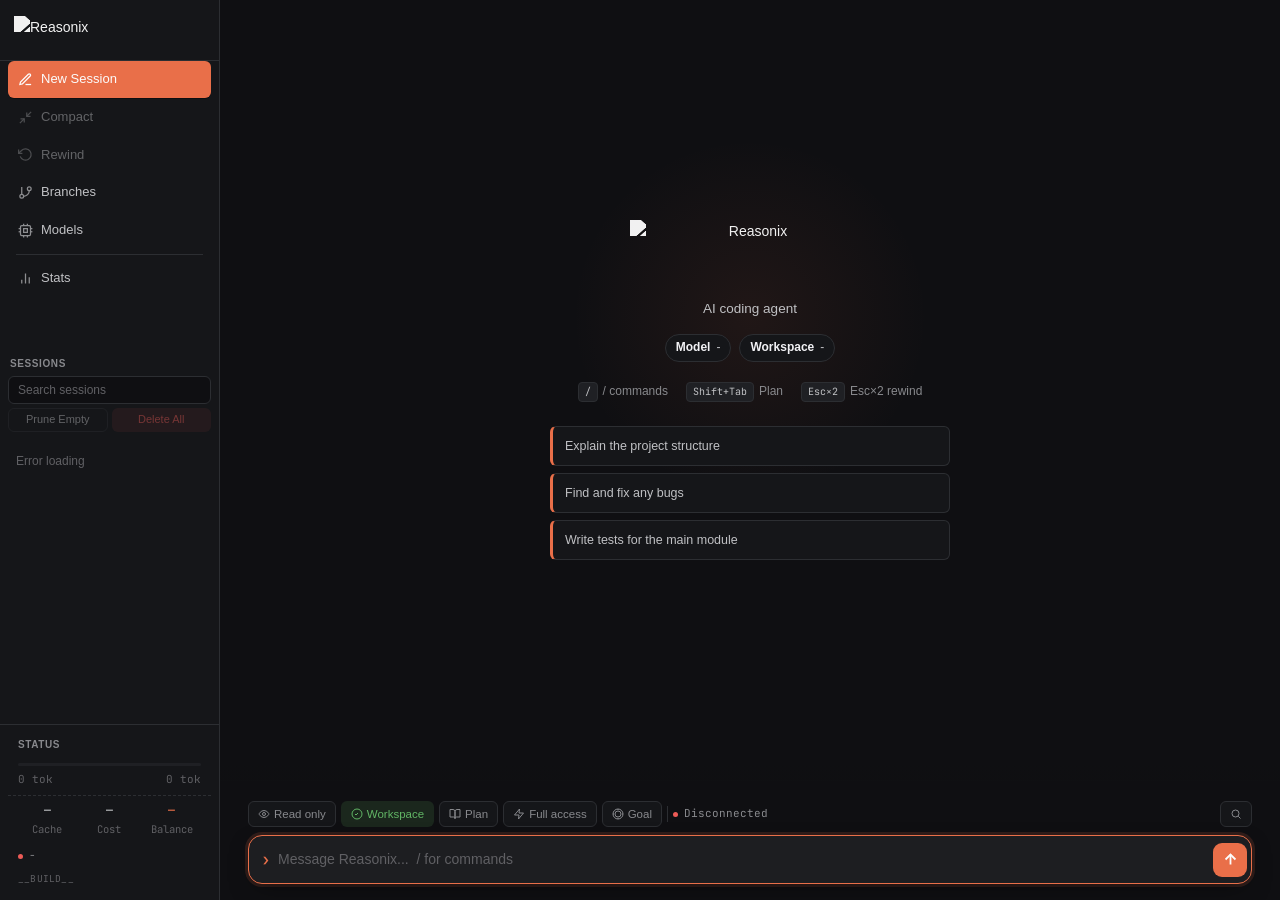
==== commit 370eabde: "fix(serve): serve embedded pages uncached and stamp the build The index and login pages are compiled" ====
--- a/internal/serve/index.html
+++ b/internal/serve/index.html
@@ -43,8 +43,8 @@
 
 .app{display:grid;grid-template-columns:220px 1fr;grid-template-rows:1fr auto;height:100vh;height:100dvh}
 .sidebar{grid-row:1/3;background:var(--bg-2);border-right:1px solid var(--border);display:flex;flex-direction:column;overflow:hidden}
-.transcript{overflow-y:auto;padding:24px 28px}
-.footer{border-top:1px solid var(--border);background:var(--bg);padding:12px 28px 16px;display:flex;flex-direction:column;gap:8px;position:relative}
+.transcript{overflow:auto;padding:24px 28px}
+.footer{border-top:1px solid var(--border);background:var(--bg);padding:12px 28px 16px;display:flex;flex-direction:column;gap:8px;position:relative;min-width:0}
 .footer::before{content:'';position:absolute;inset:-20px 0 auto 0;height:20px;background:linear-gradient(to top,var(--bg),transparent);pointer-events:none}
 .jump-latest{position:absolute;bottom:calc(100% + 14px);right:22px;width:34px;height:34px;border-radius:50%;display:inline-flex;align-items:center;justify-content:center;background:var(--panel);border:1px solid var(--border-strong);color:var(--fg-2);box-shadow:var(--shadow-md);z-index:20;opacity:0;visibility:hidden;pointer-events:none;transform:translateY(8px);transition:opacity .18s ease,transform .18s ease,visibility .18s ease,background .15s ease,color .15s ease}
 .jump-latest svg{width:16px;height:16px}
@@ -81,6 +81,7 @@
 .status-metrics .sm-item{flex:1;display:flex;flex-direction:column;align-items:center;gap:2px}
 .status-metrics .sm-val{color:var(--fg-2);font-weight:500;font-size:11.5px}
 .status-metrics .sm-val.acc{color:var(--accent)}
+.sidebar__build{padding:2px 10px 6px;font-family:var(--mono);font-size:9.5px;color:var(--muted-2);letter-spacing:.02em;white-space:nowrap;overflow:hidden;text-overflow:ellipsis}
 
 .msg{max-width:760px;margin:0 auto 18px;animation:msg-in .25s ease}
 @keyframes msg-in{from{opacity:0;transform:translateY(5px)}to{opacity:1;transform:none}}
@@ -136,6 +137,9 @@
 .card[data-tone="danger"] .card-badge{background:var(--danger-soft);border-color:transparent;color:var(--danger)}
 .card[data-tone="accent"] .card-badge{background:var(--accent-soft);border-color:transparent;color:var(--accent)}
 .card .err-body{padding:6px 12px;color:var(--danger);background:var(--danger-soft);font-family:var(--mono);font-size:12px;white-space:pre-wrap;border-top:1px solid var(--border)}
+/* stderr arrives as a bare <pre>, so the UA's white-space:pre would force one
+   unwrappable line that .card then clips off the right edge on phones. */
+.err-stderr{white-space:pre-wrap;word-break:break-word;max-height:240px;overflow-y:auto}
 .card[data-open="false"] .card-body,.card[data-open="false"] .card-nest{display:none}
 .card-nest{border-top:1px solid var(--border);background:var(--bg-2);padding:4px 10px 8px}
 .card-nest__label{font-family:var(--mono);font-size:10.5px;color:var(--muted-2);padding:4px 2px 2px}
@@ -166,6 +170,8 @@
 .compaction__title{font-weight:600;color:var(--fg)}
 .compaction__body{margin-top:6px;padding-top:6px;border-top:1px solid var(--border);white-space:pre-wrap;font-family:var(--mono);font-size:11.5px;line-height:1.5;max-height:180px;overflow-y:auto;color:var(--fg-2);display:none}
 .compaction__body--open{display:block}
+/* both carry prose that can embed long URLs or base64 blobs with no spaces. */
+.notice,.compaction__body{word-break:break-word}
 
 /* approval */
 .approval{max-width:760px;background:var(--panel);border:1px solid var(--accent);border-radius:var(--radius-lg);padding:12px 14px;margin:8px auto;box-shadow:var(--shadow-md);animation:msg-in .2s ease}
@@ -291,7 +297,7 @@
 
 /* welcome */
 .welcome{height:100%;display:flex;flex-direction:column;align-items:center;justify-content:center;text-align:center;position:relative}
-.welcome::before{content:'';position:absolute;top:40%;left:50%;transform:translate(-50%,-50%);width:360px;height:360px;background:radial-gradient(circle,oklch(68% .16 38/.08) 0%,transparent 70%);pointer-events:none}
+.welcome::before{content:'';position:absolute;top:40%;left:50%;transform:translate(-50%,-50%);width:min(360px,100%);height:360px;background:radial-gradient(circle,oklch(68% .16 38/.08) 0%,transparent 70%);pointer-events:none}
 .welcome__brand{display:inline-flex;align-items:center;justify-content:center;margin-bottom:16px;position:relative}
 .welcome__logo{width:52px;height:52px;border-radius:13px;background:linear-gradient(135deg,var(--accent),var(--violet));display:flex;align-items:center;justify-content:center;font-family:var(--heading);font-weight:700;font-size:20px;color:oklch(99% 0 0);margin-bottom:16px;box-shadow:0 4px 18px oklch(68% .16 38/.2);position:relative}
 .welcome__title{font-family:var(--heading);font-size:24px;font-weight:700;letter-spacing:-.03em;position:relative}
@@ -567,6 +573,7 @@
       <div style="padding:4px 10px">
         <div class="status" id="sidebar-status"><span class="status__dot" id="status-dot"></span><span id="status-model">-</span></div>
       </div>
+      <div class="sidebar__build" id="sidebar-build">__BUILD__</div>
     </div>
   </aside>
 
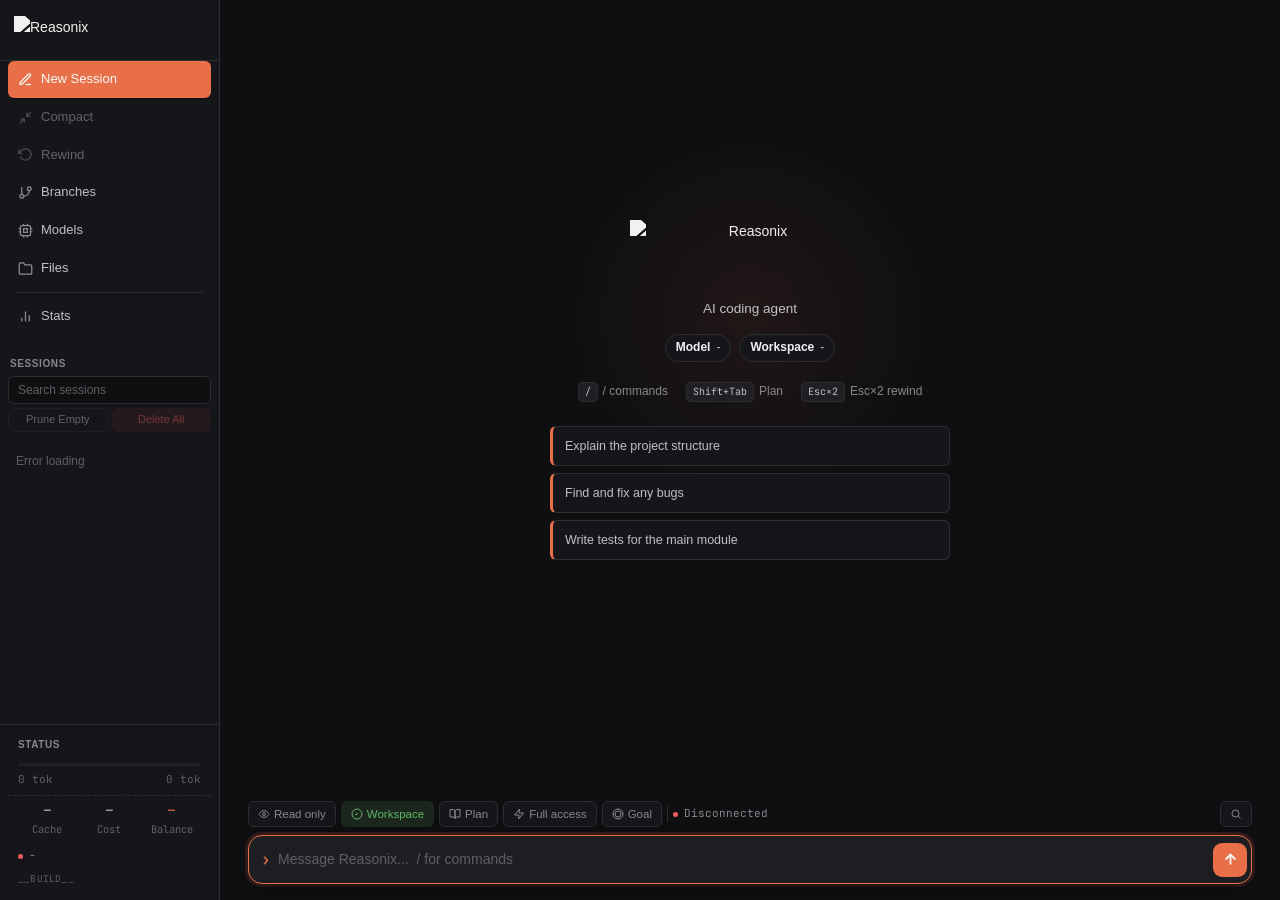
==== commit 2dfe8b92: "feat(serve): add workspace file browser panel to the web UI Add a collapsible right-hand dock to the" ====
--- a/internal/serve/index.html
+++ b/internal/serve/index.html
@@ -51,6 +51,45 @@
 .jump-latest:hover{background:var(--card-hover);color:var(--fg)}
 .jump-latest--show{opacity:1;visibility:visible;pointer-events:auto;transform:translateY(0)}
 
+/* ── workspace files dock ── */
+.app.files-open{grid-template-columns:220px 1fr 340px}
+.footer{grid-column:2}
+.files-panel{display:none;grid-column:3;grid-row:1/3;min-width:0;background:var(--bg-2);border-left:1px solid var(--border);flex-direction:column;overflow:hidden}
+.app.files-open .files-panel{display:flex}
+.files-panel__head{display:flex;align-items:center;gap:4px;padding:8px 10px;border-bottom:1px solid var(--border);flex:0 0 auto}
+.files-panel__crumb{flex:1;min-width:0;font-size:12px;color:var(--fg-2);white-space:nowrap;overflow:hidden;text-overflow:ellipsis;padding:0 4px}
+.files-panel__btn{display:inline-flex;align-items:center;justify-content:center;width:26px;height:26px;border-radius:6px;color:var(--fg-2);flex:0 0 auto;text-decoration:none}
+.files-panel__btn:hover{background:var(--card-hover);color:var(--fg)}
+.files-panel__btn svg{width:14px;height:14px}
+.files-panel__tree{flex:1 1 auto;overflow:auto;padding:4px 2px;min-height:0}
+.files-panel__empty{padding:14px 12px;color:var(--muted-2);font-size:12px}
+.files-tree__row{display:flex;align-items:center;gap:6px;padding:4px 8px;margin:0 4px;border-radius:6px;cursor:pointer;font-size:13px;color:var(--fg);white-space:nowrap;overflow:hidden}
+.files-tree__row:hover{background:var(--card-hover)}
+.files-tree__row--active{background:var(--accent-soft)}
+.files-tree__twist{flex:0 0 14px;width:14px;height:14px;color:var(--muted-2);transition:transform .15s ease}
+.files-tree__twist svg{width:14px;height:14px;display:block}
+.files-tree__row--open .files-tree__twist{transform:rotate(90deg)}
+.files-tree__icon{flex:0 0 15px;width:15px;height:15px;color:var(--muted)}
+.files-tree__icon svg{width:15px;height:15px;display:block}
+.files-tree__icon--dir{color:var(--accent)}
+.files-tree__name{overflow:hidden;text-overflow:ellipsis}
+.files-tree__meta{margin-left:auto;padding-left:8px;color:var(--muted-2);font-size:11px;flex:0 0 auto}
+.files-tree__children{display:none}
+.files-tree__item--open>.files-tree__children{display:block}
+.files-panel__preview{flex:0 0 46%;display:none;flex-direction:column;border-top:1px solid var(--border);min-height:0}
+.files-panel__preview--on{display:flex}
+.files-panel__preview-head{display:flex;align-items:center;gap:4px;padding:8px 10px;border-bottom:1px solid var(--border);flex:0 0 auto}
+.files-panel__preview-body{flex:1;overflow:auto;min-height:0;background:var(--code-bg)}
+.files-panel__preview-body>pre{margin:0;padding:12px;font-family:var(--mono);font-size:12px;line-height:1.55;color:var(--fg);white-space:pre-wrap;word-break:break-all}
+.files-panel__preview-body>img{display:block;max-width:100%;max-height:100%;margin:0 auto;padding:12px;box-sizing:border-box}
+.files-panel__preview-body>audio,.files-panel__preview-body>video{width:100%;padding:12px;box-sizing:border-box}
+.files-panel__preview-body>iframe{width:100%;height:100%;border:none;background:#fff}
+.files-panel__preview-note{padding:16px 14px;color:var(--muted);font-size:12px}
+@media(max-width:768px){
+  .app.files-open{grid-template-columns:220px 1fr}
+  .files-panel{position:fixed;top:0;right:0;bottom:0;width:min(340px,88vw);z-index:120;box-shadow:var(--shadow-lg)}
+}
+
 .sidebar__brand{display:flex;align-items:center;gap:9px;padding:16px 14px 12px;border-bottom:1px solid var(--border)}
 .sidebar__logo{width:26px;height:26px;border-radius:7px;background:linear-gradient(135deg,var(--accent),var(--violet));display:flex;align-items:center;justify-content:center;font-family:var(--heading);font-weight:700;font-size:13px;color:oklch(99% 0 0)}
 .sidebar__name{font-family:var(--heading);font-size:14px;font-weight:600}
@@ -60,7 +99,7 @@
 .sidebar__nav{flex:1;padding:8px;display:flex;flex-direction:column;gap:1px;overflow-y:auto}
 .sidebar__item{display:flex;align-items:center;gap:8px;padding:8px 10px;border-radius:6px;color:var(--fg-2);font-size:13px;transition:background .18s ease,color .18s ease;cursor:pointer}
 .sidebar__item:hover{background:var(--panel);color:var(--fg)}
-.sidebar__item--active{background:var(--accent-soft);color:var(--accent)}
+.sidebar__item--active,.sidebar__item--active:hover{background:var(--accent-soft);color:var(--accent)}
 .sidebar__item--accent{background:var(--accent);color:oklch(99% 0 0);font-weight:500;box-shadow:var(--shadow-sm)}
 .sidebar__item--accent:hover{background:var(--accent-strong);color:oklch(99% 0 0)}
 .sidebar__item--disabled{opacity:.45;cursor:not-allowed}
@@ -194,7 +233,7 @@
 .ask__options{display:flex;flex-direction:column;gap:5px}
 .ask__opt{display:flex;align-items:flex-start;gap:8px;width:100%;text-align:left;padding:8px 10px;background:var(--bg-2);border:1px solid var(--border);border-radius:6px;color:var(--fg);cursor:pointer;transition:all .18s ease}
 .ask__opt:hover{border-color:var(--border-strong);background:var(--panel)}
-.ask__opt--selected{border-color:var(--accent);background:var(--accent-soft)}
+.ask__opt--selected,.ask__opt--selected:hover{border-color:var(--accent);background:var(--accent-soft)}
 .ask__opt-label{font-size:12.5px;font-weight:500}
 .ask__opt-desc{font-size:11.5px;color:var(--fg-2);margin-top:1px}
 .ask__custom{width:100%;margin-top:4px;padding:8px 10px;background:var(--bg-2);border:1px solid var(--border);border-radius:6px;color:var(--fg);font-size:12.5px;font-family:inherit;box-sizing:border-box}
@@ -210,14 +249,14 @@
 .rewind-picker__list{flex:1;overflow-y:auto;padding:6px}
 .rewind-picker__item{display:flex;align-items:center;gap:8px;padding:8px 10px;border-radius:6px;cursor:pointer;font-size:13px;color:var(--fg-2);transition:background .15s ease}
 .rewind-picker__item:hover,.rewind-picker__item--active{background:var(--card-hover);color:var(--fg)}
-.rewind-picker__item--active{background:var(--accent-soft);color:var(--accent)}
+.rewind-picker__item--active,.rewind-picker__item--active:hover{background:var(--accent-soft);color:var(--accent)}
 .rewind-picker__turn{font-family:var(--mono);font-size:11px;color:var(--muted);flex-shrink:0;min-width:24px}
 .rewind-picker__prompt{flex:1;overflow:hidden;text-overflow:ellipsis;white-space:nowrap}
 .rewind-picker__files{font-family:var(--mono);font-size:11px;color:var(--muted-2);flex-shrink:0}
 .rewind-picker__scopes{padding:8px;border-top:1px solid var(--border);display:flex;flex-direction:column;gap:3px}
 .rewind-picker__scope{display:flex;align-items:center;gap:8px;padding:7px 10px;border-radius:6px;cursor:pointer;font-size:12.5px;color:var(--fg-2);transition:background .15s ease}
 .rewind-picker__scope:hover,.rewind-picker__scope--active{background:var(--card-hover);color:var(--fg)}
-.rewind-picker__scope--active{background:var(--accent-soft);color:var(--accent)}
+.rewind-picker__scope--active,.rewind-picker__scope--active:hover{background:var(--accent-soft);color:var(--accent)}
 .rewind-picker__scope-key{font-family:var(--mono);font-size:10px;color:var(--muted);background:var(--panel-2);border:1px solid var(--border);border-radius:3px;padding:1px 5px;flex-shrink:0}
 .rewind-picker__foot{padding:8px 14px;border-top:1px solid var(--border);display:flex;justify-content:space-between;font-size:11px;color:var(--muted-2)}
 
@@ -283,7 +322,7 @@
 .toolbar{display:flex;align-items:center;gap:5px;flex-wrap:wrap}
 .toolbar__btn{display:inline-flex;align-items:center;gap:4px;height:26px;padding:0 9px;border:1px solid var(--border);border-radius:6px;background:var(--bg-2);color:var(--muted);font-size:11.5px;transition:all .18s ease}
 .toolbar__btn:hover{background:var(--panel);color:var(--fg);border-color:var(--border-strong)}
-.toolbar__btn--active{background:var(--accent-soft);color:var(--accent);border-color:transparent}
+.toolbar__btn--active,.toolbar__btn--active:hover{background:var(--accent-soft);color:var(--accent);border-color:transparent}
 .toolbar__btn--ok{background:var(--success-soft);color:var(--success);border-color:transparent}
 .toolbar__btn--danger{background:var(--danger-soft);color:var(--danger);border-color:transparent}
 .toolbar__btn--goal{background:var(--violet-soft);color:var(--violet);border-color:transparent}
@@ -333,7 +372,7 @@
 .prune-confirm-field:focus{border-color:var(--danger)}
 .session-item{display:flex;align-items:center;gap:7px;padding:7px 8px;border-radius:6px;cursor:pointer;font-size:12px;color:var(--fg-2);transition:background .15s ease,color .15s ease;overflow:hidden}
 .session-item:hover{background:var(--panel);color:var(--fg)}
-.session-item--active{background:var(--accent-soft);color:var(--accent)}
+.session-item--active,.session-item--active:hover{background:var(--accent-soft);color:var(--accent)}
 .session-item__icon{flex-shrink:0;opacity:.5}
 .session-item__body{flex:1;min-width:0;display:flex;flex-direction:column;gap:1px}
 .session-item__title{overflow:hidden;text-overflow:ellipsis;white-space:nowrap;font-weight:500;font-size:12.5px;line-height:1.3}
@@ -542,6 +581,10 @@
         <svg viewBox="0 0 24 24" fill="none" stroke="currentColor" stroke-width="2"><rect x="4" y="4" width="16" height="16" rx="2"/><rect x="9" y="9" width="6" height="6"/><path d="M9 1v3"/><path d="M15 1v3"/><path d="M9 20v3"/><path d="M15 20v3"/><path d="M20 9h3"/><path d="M20 14h3"/><path d="M1 9h3"/><path d="M1 14h3"/></svg>
         <span>__('models')</span>
       </div>
+      <div class="sidebar__item" id="btn-files">
+        <svg viewBox="0 0 24 24" fill="none" stroke="currentColor" stroke-width="2"><path d="M22 19a2 2 0 0 1-2 2H4a2 2 0 0 1-2-2V5a2 2 0 0 1 2-2h5l2 3h9a2 2 0 0 1 2 2z"/></svg>
+        <span>__('files_panel')</span>
+      </div>
       <div class="sidebar__sep"></div>
       <div class="sidebar__item" id="btn-stats">
         <svg viewBox="0 0 24 24" fill="none" stroke="currentColor" stroke-width="2"><path d="M18 20V10"/><path d="M12 20V4"/><path d="M6 20v-6"/></svg>
@@ -597,6 +640,26 @@
       </div>
     </div>
   </section>
+
+  <aside class="files-panel" id="files-panel" aria-label="__('files_panel')">
+    <div class="files-panel__head">
+      <span class="files-panel__crumb" id="files-crumb"></span>
+      <button type="button" class="files-panel__btn" id="files-refresh" title="__('files_refresh')"><svg viewBox="0 0 24 24" fill="none" stroke="currentColor" stroke-width="2"><polyline points="23 4 23 10 17 10"/><polyline points="1 20 1 14 7 14"/><path d="M3.51 9a9 9 0 0 1 14.85-3.36L23 10M1 14l4.64 4.36A9 9 0 0 0 20.49 15"/></svg></button>
+      <button type="button" class="files-panel__btn" id="files-download-dir" title="__('files_download_folder')"><svg viewBox="0 0 24 24" fill="none" stroke="currentColor" stroke-width="2"><path d="M21 15v4a2 2 0 0 1-2 2H5a2 2 0 0 1-2-2v-4"/><polyline points="7 10 12 15 17 10"/><line x1="12" y1="15" x2="12" y2="3"/></svg></button>
+      <button type="button" class="files-panel__btn" id="files-close" title="__('files_close')"><svg viewBox="0 0 24 24" fill="none" stroke="currentColor" stroke-width="2"><line x1="18" y1="6" x2="6" y2="18"/><line x1="6" y1="6" x2="18" y2="18"/></svg></button>
+    </div>
+    <div class="files-panel__tree" id="files-tree">
+      <div class="files-panel__empty">__('loading')</div>
+    </div>
+    <div class="files-panel__preview" id="files-preview">
+      <div class="files-panel__preview-head">
+        <span class="files-panel__crumb" id="files-preview-name"></span>
+        <a class="files-panel__btn" id="files-preview-download" title="__('files_download')" target="_blank" rel="noopener"><svg viewBox="0 0 24 24" fill="none" stroke="currentColor" stroke-width="2"><path d="M21 15v4a2 2 0 0 1-2 2H5a2 2 0 0 1-2-2v-4"/><polyline points="7 10 12 15 17 10"/><line x1="12" y1="15" x2="12" y2="3"/></svg></a>
+        <button type="button" class="files-panel__btn" id="files-preview-close">&times;</button>
+      </div>
+      <div class="files-panel__preview-body" id="files-preview-body"></div>
+    </div>
+  </aside>
 
   <footer class="footer">
     <div id="slash-menu-anchor"></div>
@@ -812,6 +875,15 @@
     'cost': 'Cost',
     'multi_currency': 'Multiple currencies',
     'balance': 'Balance',
+    'files_panel': 'Files',
+    'files_refresh': 'Refresh',
+    'files_download': 'Download',
+    'files_download_folder': 'Download folder (zip)',
+    'files_close': 'Close',
+    'files_empty': 'Empty folder',
+    'files_binary': 'This file type cannot be previewed. Download it to view the contents.',
+    'files_truncated': 'File is too large; preview truncated.',
+    'files_error': 'Could not load workspace files',
     'ready': 'Ready',
     'thinking': 'Thinking...',
     'retrying_status': 'Retrying ({attempt}/{max})...',
@@ -998,6 +1070,15 @@
     'cost': '费用',
     'multi_currency': '多币种',
     'balance': '余额',
+    'files_panel': '文件',
+    'files_refresh': '刷新',
+    'files_download': '下载',
+    'files_download_folder': '下载文件夹 (zip)',
+    'files_close': '关闭',
+    'files_empty': '空文件夹',
+    'files_binary': '该文件类型不支持预览，请下载后查看。',
+    'files_truncated': '文件过大，预览已截断。',
+    'files_error': '加载工作区文件失败',
     'ready': '就绪',
     'thinking': '思考中...',
     'retrying_status': '正在重试 ({attempt}/{max})...',
@@ -2402,7 +2483,7 @@
     const meta=[s.turns?s.turns+' turns':'',age].filter(Boolean).join(' · ');
     const exactTime=s.mtimeMilli>0?new Date(s.mtimeMilli).toLocaleString():'';
     item.innerHTML='<svg class="session-item__icon" width="14" height="14" viewBox="0 0 24 24" fill="none" stroke="currentColor" stroke-width="2"><path d="M21 15a2 2 0 0 1-2 2H7l-4 4V5a2 2 0 0 1 2-2h14a2 2 0 0 1 2 2z"/></svg><div class="session-item__body"><div class="session-item__title">'+escHtml(title)+'</div><div class="session-item__meta" title="'+escAttr(exactTime)+'">'+escHtml(meta)+'</div></div>'+(s.sessionId?'<button type="button" class="session-rename" data-name="'+escAttr(s.name)+'" title="'+escAttr(__('rename_session'))+'"><svg viewBox="0 0 24 24" fill="none" stroke="currentColor" stroke-width="2" aria-hidden="true"><path d="M17 3a2.828 2.828 0 1 1 4 4L7.5 20.5 2 22l1.5-5.5L17 3z"/></svg></button>':'')+'<button type="button" class="session-del" data-name="'+escAttr(s.name)+'" title="'+escAttr(__('delete_session'))+'">&times;</button>';
-    item.onclick=ev=>{if(ev.target.closest('.session-del,.session-rename')||running||s.current)return;post('/resume',{path:s.path,sessionId:s.sessionId,hostId:s.hostId,name:s.name}).then(async r=>{if(!r.ok){const detail=(await r.text().catch(()=>'')).trim();toast(__('resume_failed')+' (HTTP '+r.status+(detail?': '+detail:'')+')','warn');return;}log.innerHTML='';log.appendChild(welcome);showWelcome();hasVisibleHistory=false;checkpointCount=0;todosDismissed=false;resetCumulativeStats();loadSessions();fetchStatus();updateActionAvailability();setTimeout(()=>fetch('/history').then(r=>r.json()).then(msgs=>{renderHistoryMessages(msgs);fetchTodos();refreshCheckpointAvailability();}),300);}).catch(()=>toast(__('resume_failed'),'warn'));};
+    item.onclick=ev=>{if(ev.target.closest('.session-del,.session-rename')||running||s.current)return;post('/resume',{path:s.path,sessionId:s.sessionId,hostId:s.hostId,name:s.name}).then(async r=>{if(!r.ok){const detail=(await r.text().catch(()=>'')).trim();toast(__('resume_failed')+' (HTTP '+r.status+(detail?': '+detail:'')+')','warn');return;}log.innerHTML='';log.appendChild(welcome);showWelcome();hasVisibleHistory=false;checkpointCount=0;todosDismissed=false;resetCumulativeStats();loadSessions();refreshWorkspaceFiles();fetchStatus();updateActionAvailability();setTimeout(()=>fetch('/history').then(r=>r.json()).then(msgs=>{renderHistoryMessages(msgs);fetchTodos();refreshCheckpointAvailability();}),300);}).catch(()=>toast(__('resume_failed'),'warn'));};
     list.appendChild(item);
   });
 }
@@ -2649,7 +2730,7 @@
 $('#btn-full').onclick=()=>void setMode('danger-full-access');
 $('#btn-goal').onclick=()=>toggleGoalMode();
 $('#goal-chip').onclick=()=>toggleGoalMode();
-$('#btn-new').onclick=async()=>{if(running){toast(__('session_running'),'warn');return;}try{const r=await post('/new');if(!r.ok){if(r.status!==403){const detail=(await r.text().catch(()=>'')).trim();toast(__('new_failed')+' (HTTP '+r.status+(detail?': '+detail:'')+')','warn');}return;}log.innerHTML='';log.appendChild(welcome);showWelcome();hasVisibleHistory=false;checkpointCount=0;todosState=[];todosDismissed=false;renderTodoPanel();resetCumulativeStats();loadSessions();updateActionAvailability();}catch(err){toast(__('new_failed'),'warn');}};
+$('#btn-new').onclick=async()=>{if(running){toast(__('session_running'),'warn');return;}try{const r=await post('/new');if(!r.ok){if(r.status!==403){const detail=(await r.text().catch(()=>'')).trim();toast(__('new_failed')+' (HTTP '+r.status+(detail?': '+detail:'')+')','warn');}return;}log.innerHTML='';log.appendChild(welcome);showWelcome();hasVisibleHistory=false;checkpointCount=0;todosState=[];todosDismissed=false;renderTodoPanel();resetCumulativeStats();loadSessions();refreshWorkspaceFiles();updateActionAvailability();}catch(err){toast(__('new_failed'),'warn');}};
 $('#btn-compact').onclick=()=>{if(actionDisabled('btn-compact')){toast(__('no_conversation'),'warn');return;}post('/compact');};
 $('#btn-rewind').onclick=()=>{if(actionDisabled('btn-rewind')){toast(__('no_checkpoints'),'warn');return;}openRewindPicker();};
 $('#btn-tree').onclick=()=>openBranches();
@@ -2663,7 +2744,7 @@
   const id=btn.dataset.branchId;
   if(!id)return;
   closeBranches();
-  post('/submit',{input:'/switch '+id}).then(()=>{setTimeout(()=>{log.innerHTML='';log.appendChild(welcome);showWelcome();loadSessions();fetch('/history').then(r=>r.json()).then(msgs=>{renderHistoryMessages(msgs);fetchTodos();refreshCheckpointAvailability();});},300);});
+  post('/submit',{input:'/switch '+id}).then(()=>{setTimeout(()=>{log.innerHTML='';log.appendChild(welcome);showWelcome();loadSessions();refreshWorkspaceFiles();fetch('/history').then(r=>r.json()).then(msgs=>{renderHistoryMessages(msgs);fetchTodos();refreshCheckpointAvailability();});},300);});
 };
 $('#models-modal-close').onclick=()=>closeModels();
 $('#models-modal').onclick=e=>{if(e.target===e.currentTarget)closeModels();};
@@ -2999,6 +3080,204 @@
 // welcome examples
 $$('.welcome__ex').forEach(btn=>{btn.onclick=()=>{input.value=btn.dataset.prompt;send();};});
 
+// ── workspace files dock ──
+const FILES_ICONS = {
+  chevron: '<svg viewBox="0 0 24 24" fill="none" stroke="currentColor" stroke-width="2"><polyline points="9 18 15 12 9 6"/></svg>',
+  dir: '<svg viewBox="0 0 24 24" fill="none" stroke="currentColor" stroke-width="2"><path d="M22 19a2 2 0 0 1-2 2H4a2 2 0 0 1-2-2V5a2 2 0 0 1 2-2h5l2 3h9a2 2 0 0 1 2 2z"/></svg>',
+  file: '<svg viewBox="0 0 24 24" fill="none" stroke="currentColor" stroke-width="2"><path d="M14 2H6a2 2 0 0 0-2 2v16a2 2 0 0 0 2 2h12a2 2 0 0 0 2-2V8z"/><polyline points="14 2 14 8 20 8"/></svg>'
+};
+const FILES_MEDIA_EXT = {
+  html: ['html', 'htm'],
+  svg: ['svg'],
+  image: ['png', 'jpg', 'jpeg', 'gif', 'webp', 'ico', 'bmp', 'avif'],
+  audio: ['mp3', 'wav', 'ogg', 'flac', 'm4a', 'aac', 'opus'],
+  video: ['mp4', 'webm', 'mov', 'm4v'],
+  pdf: ['pdf']
+};
+const appGrid = document.querySelector('.app');
+const filesPanel = $('#files-panel'), filesTree = $('#files-tree'), filesCrumb = $('#files-crumb');
+const filesPreview = $('#files-preview'), filesPreviewName = $('#files-preview-name');
+const filesPreviewBody = $('#files-preview-body'), filesPreviewDownload = $('#files-preview-download');
+const filesState = { root: '', currentDir: '', expanded: new Set(), cache: new Map(), active: null, seq: 0 };
+
+function filesPanelIsOpen() { return appGrid.classList.contains('files-open'); }
+function filesPreviewURL(rel) { return '/workspace/file/preview?path=' + encodeURIComponent(rel); }
+function filesMediaKind(name) {
+  const dot = name.lastIndexOf('.');
+  if (dot < 0) return '';
+  const ext = name.slice(dot + 1).toLowerCase();
+  for (const kind in FILES_MEDIA_EXT) if (FILES_MEDIA_EXT[kind].indexOf(ext) >= 0) return kind;
+  return '';
+}
+function filesIconEl(cls, svg) { const s = el('span', cls); s.innerHTML = svg; return s; }
+function filesFormatSize(n) {
+  if (typeof n !== 'number') return '';
+  if (n < 1024) return n + ' B';
+  const units = ['KB', 'MB', 'GB'];
+  let v = n, i = -1;
+  do { v /= 1024; i++; } while (v >= 1024 && i < units.length - 1);
+  return (v >= 10 ? Math.round(v) : v.toFixed(1)) + ' ' + units[i];
+}
+function filesFormatTime(ms) {
+  if (!ms) return '';
+  const d = new Date(ms);
+  return (Date.now() - ms < 86400000) ? d.toTimeString().slice(0, 5) : d.toLocaleDateString();
+}
+function filesFetchDir(rel) {
+  return fetch('/workspace/files' + (rel ? '?path=' + encodeURIComponent(rel) : '')).then(r => {
+    if (!r.ok) throw new Error('HTTP ' + r.status);
+    return r.json();
+  });
+}
+function filesRenderCrumb() {
+  const base = filesState.root ? filesState.root.replace(/^.*[\\/]/, '') : '';
+  const rel = filesState.currentDir;
+  filesCrumb.textContent = rel ? base + '/' + rel : base;
+  filesCrumb.title = filesState.root ? (filesState.root + (rel ? '/' + rel : '')) : '';
+}
+function filesRenderRows(rel, entries, container) {
+  container.innerHTML = '';
+  if (!entries.length) { container.appendChild(el('div', 'files-panel__empty', __('files_empty'))); return; }
+  for (const entry of entries) {
+    const item = el('div', 'files-tree__item' + (filesState.expanded.has(entry.path) ? ' files-tree__item--open' : ''));
+    item.dataset.path = entry.path;
+    const row = el('div', 'files-tree__row' + (filesState.active === entry.path ? ' files-tree__row--active' : ''));
+    row.appendChild(filesIconEl('files-tree__twist', FILES_ICONS.chevron));
+    row.appendChild(filesIconEl('files-tree__icon' + (entry.isDir ? ' files-tree__icon--dir' : ''), entry.isDir ? FILES_ICONS.dir : FILES_ICONS.file));
+    row.appendChild(el('span', 'files-tree__name', entry.name));
+    if (!entry.isDir) {
+      const meta = [filesFormatSize(entry.size), filesFormatTime(entry.mtime)].filter(Boolean).join(' · ');
+      if (meta) row.appendChild(el('span', 'files-tree__meta', meta));
+    }
+    const children = el('div', 'files-tree__children');
+    item.appendChild(row);
+    item.appendChild(children);
+    row.onclick = () => {
+      if (entry.isDir) filesToggleDir(item, entry.path);
+      else filesOpenPreview(entry.path, entry.name);
+    };
+    container.appendChild(item);
+    if (entry.isDir && filesState.expanded.has(entry.path)) {
+      if (filesState.cache.has(entry.path)) filesRenderRows(entry.path, filesState.cache.get(entry.path), children);
+      else filesLoadDir(entry.path, children);
+    }
+  }
+}
+function filesLoadDir(rel, container) {
+  const seq = ++filesState.seq;
+  return filesFetchDir(rel).then(data => {
+    if (seq !== filesState.seq) return null;
+    filesState.root = data.root || filesState.root;
+    filesState.cache.set(rel, data.entries || []);
+    if (container) filesRenderRows(rel, data.entries || [], container);
+    return data.entries || [];
+  }).catch(() => {
+    if (container && seq === filesState.seq) {
+      container.innerHTML = '';
+      container.appendChild(el('div', 'files-panel__empty', __('files_error')));
+    }
+    return [];
+  });
+}
+function filesToggleDir(item, rel) {
+  filesState.currentDir = rel;
+  filesRenderCrumb();
+  if (item.classList.contains('files-tree__item--open')) {
+    item.classList.remove('files-tree__item--open');
+    filesState.expanded.delete(rel);
+    return;
+  }
+  item.classList.add('files-tree__item--open');
+  filesState.expanded.add(rel);
+  const children = item.querySelector(':scope > .files-tree__children');
+  if (filesState.cache.has(rel)) filesRenderRows(rel, filesState.cache.get(rel), children);
+  else filesLoadDir(rel, children);
+}
+function filesOpenPreview(rel, name) {
+  filesState.active = rel;
+  filesTree.querySelectorAll('.files-tree__row--active').forEach(r => r.classList.remove('files-tree__row--active'));
+  const item = filesTree.querySelector('.files-tree__item[data-path="' + (window.CSS && CSS.escape ? CSS.escape(rel) : rel) + '"]');
+  if (item) { const row = item.querySelector(':scope > .files-tree__row'); if (row) row.classList.add('files-tree__row--active'); }
+  filesPreview.classList.add('files-panel__preview--on');
+  filesPreviewName.textContent = name;
+  filesPreviewName.title = rel;
+  filesPreviewDownload.href = '/workspace/file/download?path=' + encodeURIComponent(rel);
+  filesPreviewBody.innerHTML = '';
+  const kind = filesMediaKind(name);
+  if (kind === 'image' || kind === 'svg') {
+    const img = el('img'); img.src = filesPreviewURL(rel); img.alt = name; filesPreviewBody.appendChild(img);
+  } else if (kind === 'video') {
+    const v = el('video'); v.src = filesPreviewURL(rel); v.controls = true; filesPreviewBody.appendChild(v);
+  } else if (kind === 'audio') {
+    const a = el('audio'); a.src = filesPreviewURL(rel); a.controls = true; filesPreviewBody.appendChild(a);
+  } else if (kind === 'pdf' || kind === 'html') {
+    const fr = el('iframe'); fr.src = filesPreviewURL(rel); fr.setAttribute('sandbox', ''); fr.title = name; filesPreviewBody.appendChild(fr);
+  } else {
+    fetch(filesPreviewURL(rel)).then(r => { if (!r.ok) throw new Error('HTTP ' + r.status); return r.json(); }).then(data => {
+      if (filesState.active !== rel) return;
+      if (data.kind === 'text') {
+        const pre = el('pre'); pre.textContent = data.body || '';
+        filesPreviewBody.appendChild(pre);
+        if (data.truncated) filesPreviewBody.appendChild(el('div', 'files-panel__empty', __('files_truncated')));
+      } else {
+        filesPreviewBody.appendChild(el('div', 'files-panel__preview-note', __('files_binary')));
+      }
+    }).catch(() => { if (filesState.active === rel) filesPreviewBody.appendChild(el('div', 'files-panel__preview-note', __('files_error'))); });
+  }
+}
+function filesClosePreview() {
+  filesPreview.classList.remove('files-panel__preview--on');
+  filesPreviewBody.innerHTML = '';
+  filesPreviewDownload.removeAttribute('href');
+  filesState.active = null;
+}
+function filesReloadTree(keepExpansion) {
+  filesState.seq++;
+  const seq = filesState.seq;
+  filesState.cache.clear();
+  if (!keepExpansion) filesState.expanded.clear();
+  filesState.currentDir = '';
+  filesClosePreview();
+  filesTree.innerHTML = '';
+  filesTree.appendChild(el('div', 'files-panel__empty', __('loading')));
+  filesFetchDir('').then(data => {
+    if (seq !== filesState.seq) return;
+    filesState.root = data.root || '';
+    filesState.cache.set('', data.entries || []);
+    filesRenderCrumb();
+    filesRenderRows('', data.entries || [], filesTree);
+  }).catch(() => {
+    if (seq !== filesState.seq) return;
+    filesTree.innerHTML = '';
+    filesTree.appendChild(el('div', 'files-panel__empty', __('files_error')));
+  });
+}
+function openFilesPanel() {
+  appGrid.classList.add('files-open');
+  try { localStorage.setItem('files_panel_open', '1'); } catch (e) {}
+  filesReloadTree(true);
+}
+function closeFilesPanel() {
+  appGrid.classList.remove('files-open');
+  filesClosePreview();
+  try { localStorage.setItem('files_panel_open', '0'); } catch (e) {}
+}
+function refreshWorkspaceFiles() { if (filesPanelIsOpen()) filesReloadTree(false); }
+
+$('#btn-files').onclick = () => { if (filesPanelIsOpen()) closeFilesPanel(); else openFilesPanel(); };
+$('#files-close').onclick = closeFilesPanel;
+$('#files-refresh').onclick = () => filesReloadTree(true);
+$('#files-preview-close').onclick = filesClosePreview;
+$('#files-download-dir').onclick = () => {
+  const a = document.createElement('a');
+  a.href = '/workspace/files/download?path=' + encodeURIComponent(filesState.currentDir);
+  a.download = '';
+  document.body.appendChild(a);
+  a.click();
+  a.remove();
+};
+try { if (localStorage.getItem('files_panel_open') === '1') openFilesPanel(); } catch (e) {}
+
 // initial fetch
 fetchStatus();
 refreshCheckpointAvailability();
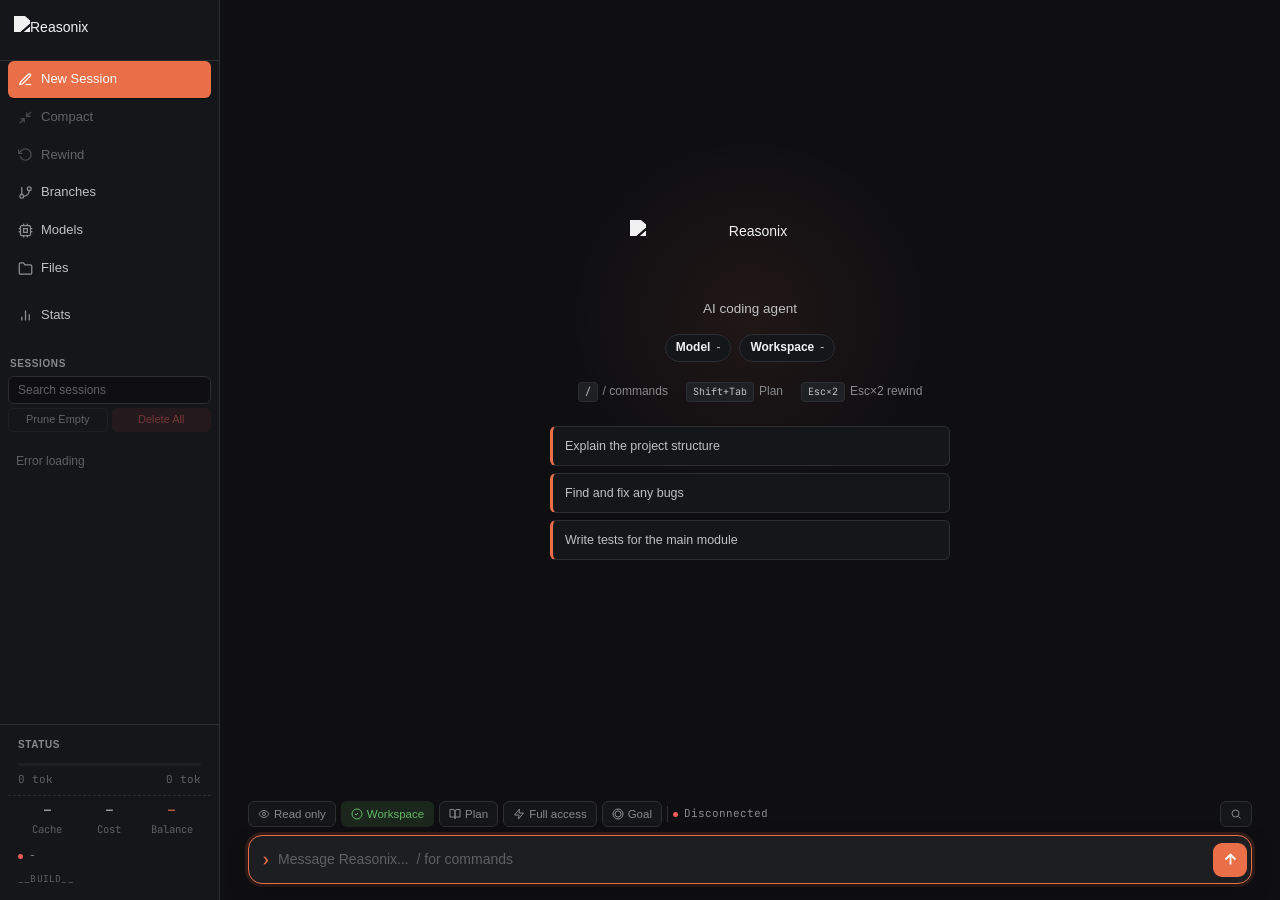
==== commit a445d89b: "feat(serve): add conversation outline navigation to the web ui Add a sidebar entry that opens an out" ====
--- a/internal/serve/index.html
+++ b/internal/serve/index.html
@@ -50,6 +50,27 @@
 .jump-latest svg{width:16px;height:16px}
 .jump-latest:hover{background:var(--card-hover);color:var(--fg)}
 .jump-latest--show{opacity:1;visibility:visible;pointer-events:auto;transform:translateY(0)}
+/* ── conversation outline ── */
+/* prev/next arrows sit above jump-latest on the same footer anchor, so both
+   shift left together when the workspace files dock takes a grid column */
+.turn-nav{position:absolute;bottom:calc(100% + 56px);right:22px;display:flex;flex-direction:column;gap:6px;z-index:20;opacity:0;visibility:hidden;pointer-events:none;transition:opacity .18s ease,visibility .18s ease}
+.turn-nav--show{opacity:1;visibility:visible;pointer-events:auto}
+.turn-nav button{width:30px;height:30px;border-radius:50%;display:inline-flex;align-items:center;justify-content:center;background:var(--panel);border:1px solid var(--border-strong);color:var(--fg-2);box-shadow:var(--shadow-md);transition:background .15s ease,color .15s ease}
+.turn-nav button:hover{background:var(--card-hover);color:var(--fg)}
+.turn-nav button:disabled{opacity:.35;cursor:default}
+.turn-nav button svg{width:15px;height:15px}
+/* mobile toasts float at the same offset — park the arrows above them */
+@media(max-width:768px){.turn-nav{bottom:calc(100% + 104px)}}
+/* a jumped reply lands below the fixed in-session search bar when it is open */
+.msg--user{scroll-margin-top:56px}
+.msg--user.flash .msg__text{animation:turn-flash 1.2s ease}
+@keyframes turn-flash{0%{box-shadow:0 0 0 3px var(--accent);background:var(--accent-soft)}70%{box-shadow:0 0 0 3px var(--accent)}100%{box-shadow:none}}
+.outline-item{display:flex;align-items:center;gap:10px;padding:8px 10px;border:1px solid var(--border);border-radius:var(--radius);background:var(--bg-2);margin-bottom:6px;cursor:pointer;transition:background .15s ease,border-color .15s ease}
+.outline-item:hover{background:var(--card-hover);border-color:var(--border-strong)}
+.outline-item__no{flex:0 0 auto;min-width:26px;padding:0 4px;height:24px;border-radius:7px;background:var(--accent-soft);color:var(--accent);font-family:var(--mono);font-size:11.5px;font-weight:600;display:inline-flex;align-items:center;justify-content:center}
+.outline-item__text{flex:1;min-width:0;font-size:13px;color:var(--fg);display:-webkit-box;-webkit-line-clamp:2;-webkit-box-orient:vertical;overflow:hidden}
+.outline-item__time{flex:0 0 auto;font-family:var(--mono);font-size:10.5px;color:var(--muted-2)}
+.outline-empty{padding:18px;text-align:center;color:var(--muted-2);font-size:13px}
 
 /* ── workspace files dock ── */
 .app.files-open{grid-template-columns:220px 1fr 340px}
@@ -589,6 +610,10 @@
       <div class="sidebar__item" id="btn-stats">
         <svg viewBox="0 0 24 24" fill="none" stroke="currentColor" stroke-width="2"><path d="M18 20V10"/><path d="M12 20V4"/><path d="M6 20v-6"/></svg>
         <span>__('stats')</span>
+      </div>
+      <div class="sidebar__item" id="btn-outline">
+        <svg viewBox="0 0 24 24" fill="none" stroke="currentColor" stroke-width="2"><line x1="8" y1="6" x2="21" y2="6"/><line x1="8" y1="12" x2="21" y2="12"/><line x1="8" y1="18" x2="21" y2="18"/><circle cx="4" cy="6" r="1.4" fill="currentColor" stroke="none"/><circle cx="4" cy="12" r="1.4" fill="currentColor" stroke="none"/><circle cx="4" cy="18" r="1.4" fill="currentColor" stroke="none"/></svg>
+        <span>__('outline')</span>
       </div>
     </nav>
     <div class="sidebar__label-row"><span class="sidebar__label" style="padding:0">__('sessions')</span><span id="session-count" class="session-item__meta"></span></div>
@@ -726,6 +751,10 @@
     <button type="button" class="jump-latest" id="jump-latest" title="__('jump_latest')">
       <svg viewBox="0 0 24 24" fill="none" stroke="currentColor" stroke-width="2" aria-hidden="true"><line x1="12" y1="5" x2="12" y2="19"/><polyline points="19 12 12 19 5 12"/></svg>
     </button>
+    <div class="turn-nav" id="turn-nav">
+      <button type="button" id="turn-prev" title="__('turn_prev')"><svg viewBox="0 0 24 24" fill="none" stroke="currentColor" stroke-width="2" aria-hidden="true"><line x1="12" y1="19" x2="12" y2="5"/><polyline points="5 12 12 5 19 12"/></svg></button>
+      <button type="button" id="turn-next" title="__('turn_next')"><svg viewBox="0 0 24 24" fill="none" stroke="currentColor" stroke-width="2" aria-hidden="true"><line x1="12" y1="5" x2="12" y2="19"/><polyline points="19 12 12 19 5 12"/></svg></button>
+    </div>
     <div class="toasts" id="toasts" aria-live="polite"></div>
   </footer>
 </div>
@@ -786,6 +815,18 @@
       <div class="branch-tree" id="branches-tree">__('loading')</div>
       <div class="branch-list" id="branches-list"></div>
     </div>
+  </div>
+</div>
+
+<!-- conversation outline modal -->
+<div class="modal-overlay" id="outline-modal" style="display:none">
+  <div class="modal">
+    <div class="modal__head">
+      <svg width="16" height="16" viewBox="0 0 24 24" fill="none" stroke="currentColor" stroke-width="2"><line x1="8" y1="6" x2="21" y2="6"/><line x1="8" y1="12" x2="21" y2="12"/><line x1="8" y1="18" x2="21" y2="18"/><circle cx="4" cy="6" r="1.4" fill="currentColor" stroke="none"/><circle cx="4" cy="12" r="1.4" fill="currentColor" stroke="none"/><circle cx="4" cy="18" r="1.4" fill="currentColor" stroke="none"/></svg>
+      __('outline')
+      <span class="modal__close" id="outline-close">&times;</span>
+    </div>
+    <div class="modal__body" id="outline-list"></div>
   </div>
 </div>
 
@@ -1038,6 +1079,10 @@
     'delete_confirm': 'Delete this session?',
     'welcome_tag': 'AI coding agent',
     'jump_latest': 'Back to latest',
+    'outline': 'Conversation outline',
+    'outline_empty': 'No replies of yours in this session yet',
+    'turn_prev': 'Previous reply',
+    'turn_next': 'Next reply',
     'hint_commands': '/ commands',
     'hint_mode': 'Plan',
     'hint_rewind': 'Esc×2 rewind',
@@ -1233,6 +1278,10 @@
     'delete_confirm': '删除此会话？',
     'welcome_tag': 'AI 编码助手',
     'jump_latest': '回到最新',
+    'outline': '对话大纲',
+    'outline_empty': '当前会话还没有你的回复',
+    'turn_prev': '上一条回复',
+    'turn_next': '下一条回复',
     'hint_commands': '/ 命令',
     'hint_mode': '计划',
     'hint_rewind': 'Esc×2 回退',
@@ -1389,10 +1438,103 @@
 const JUMP_GAP = 200;
 function atBottom() { return log.scrollHeight-log.scrollTop-log.clientHeight<40; }
 function updateJumpLatest() { if(!jumpLatest)return; jumpLatest.classList.toggle('jump-latest--show', log.scrollHeight-log.scrollTop-log.clientHeight>JUMP_GAP); }
-log.addEventListener('scroll',()=>{pinnedToBottom=atBottom();updateJumpLatest();});
+log.addEventListener('scroll',()=>{pinnedToBottom=atBottom();updateJumpLatest();updateTurnNav();});
 log.addEventListener('wheel',e=>{if(e.deltaY<0&&log.scrollHeight>log.clientHeight)pinnedToBottom=false;},{passive:true});
 function scrollDown(force) { updateJumpLatest(); if(force)pinnedToBottom=true; if(!pinnedToBottom)return; requestAnimationFrame(()=>{if(force)pinnedToBottom=true; else if(!pinnedToBottom)return; log.scrollTo({top:log.scrollHeight,behavior:'instant'});updateJumpLatest();});}
 if(jumpLatest){jumpLatest.setAttribute('aria-label',__('jump_latest'));jumpLatest.onclick=()=>{pinnedToBottom=true;scrollDown(true);};}
+
+// ── conversation outline ──
+// Lists every user reply of the current session so a long transcript can be
+// navigated by ordinal. The rendered DOM is the source of truth: /history
+// paints the whole session into #log, so collecting .msg--user nodes always
+// matches what is on screen, and a MutationObserver rebuilds the outline when
+// history renders, turns stream in, a rewind prunes, or the session switches.
+const outlineModal = $('#outline-modal'), outlineList = $('#outline-list');
+const turnNav = $('#turn-nav'), turnPrevBtn = $('#turn-prev'), turnNextBtn = $('#turn-next');
+function outlineUserMsgs() { return Array.from(log.querySelectorAll('.msg--user')); }
+let outlineRendered = [];
+function renderOutline(force) {
+  if(!outlineList)return;
+  const ms = outlineUserMsgs();
+  // Replies are immutable once painted; skip the rebuild while the node set
+  // is unchanged so an open modal keeps its scroll position during streaming.
+  if(!force&&ms.length===outlineRendered.length&&ms.every((m,i)=>m===outlineRendered[i]))return;
+  outlineRendered = ms;
+  outlineList.innerHTML = '';
+  if(!ms.length){ outlineList.appendChild(el('div','outline-empty',__('outline_empty'))); return; }
+  ms.forEach((m,i)=>{
+    const text = m.querySelector('.msg__text')?.textContent || '';
+    const time = m.querySelector('.msg__time');
+    const item = el('div','outline-item');
+    item.appendChild(el('span','outline-item__no',String(i+1)));
+    item.appendChild(el('span','outline-item__text',compactText(text,60)));
+    item.appendChild(el('span','outline-item__time',time?time.textContent:'—'));
+    item.onclick = () => { closeOutline(); jumpToUserMsg(m); };
+    outlineList.appendChild(item);
+  });
+}
+function jumpToUserMsg(node) {
+  if(!node||!node.isConnected)return;
+  pinnedToBottom = false;
+  node.scrollIntoView({block:'start',behavior:'smooth'});
+  node.classList.remove('flash'); void node.offsetWidth; node.classList.add('flash');
+  setTimeout(()=>node.classList.remove('flash'),1300);
+}
+// The current reply is the last one whose top has passed the transcript top.
+function currentUserTurnIndex() {
+  const ms = outlineUserMsgs();
+  const top = log.getBoundingClientRect().top;
+  for(let i=ms.length-1;i>=0;i--){
+    if(ms[i].getBoundingClientRect().top-top<12)return i;
+  }
+  return -1;
+}
+function updateTurnNav() {
+  if(!turnNav)return;
+  const ms = outlineUserMsgs();
+  turnNav.classList.toggle('turn-nav--show',ms.length>=2);
+  if(ms.length<2)return;
+  const cur = currentUserTurnIndex();
+  if(turnPrevBtn)turnPrevBtn.disabled = cur<=0;
+  if(turnNextBtn)turnNextBtn.disabled = cur>=ms.length-1;
+}
+function stepTurn(delta) {
+  const ms = outlineUserMsgs();
+  if(ms.length<2)return;
+  const next = Math.min(ms.length-1,Math.max(0,currentUserTurnIndex()+delta));
+  jumpToUserMsg(ms[next]);
+}
+if(turnPrevBtn){turnPrevBtn.setAttribute('aria-label',__('turn_prev'));turnPrevBtn.onclick=()=>stepTurn(-1);}
+if(turnNextBtn){turnNextBtn.setAttribute('aria-label',__('turn_next'));turnNextBtn.onclick=()=>stepTurn(1);}
+function openOutline() { renderOutline(true); if(outlineModal)outlineModal.style.display='flex'; }
+function closeOutline() { if(outlineModal)outlineModal.style.display='none'; }
+const btnOutline = $('#btn-outline');
+if(btnOutline)btnOutline.onclick = openOutline;
+const outlineClose = $('#outline-close');
+if(outlineClose)outlineClose.onclick = closeOutline;
+if(outlineModal){
+  outlineModal.addEventListener('click',e=>{ if(e.target===outlineModal)closeOutline(); });
+  // Capture-phase Esc: while the outline modal is open it owns the key, so
+  // the composer's Esc×2 rewind, /cancel, slash menu, approval cards and the
+  // search bar never see it. A closed modal passes every Esc through untouched.
+  document.addEventListener('keydown',e=>{
+    if(e.key!=='Escape'||outlineModal.style.display==='none')return;
+    e.stopPropagation();
+    closeOutline();
+  },true);
+}
+// While the modal is closed only the cheap arrow refresh runs per mutation
+// burst; the list itself is rebuilt on open and on each burst while open.
+let outlineFrame = 0;
+const outlineObserver = new MutationObserver(()=>{
+  if(outlineFrame)return;
+  outlineFrame = requestAnimationFrame(()=>{
+    outlineFrame = 0;
+    updateTurnNav();
+    if(outlineModal&&outlineModal.style.display!=='none')renderOutline();
+  });
+});
+outlineObserver.observe(log,{childList:true});
 function hideWelcome() { if(welcome) welcome.style.display='none';}
 function showWelcome() { if(welcome) welcome.style.display='';updateJumpLatest();}
 // Global single-key shortcuts must stay dead while the user is typing (the
